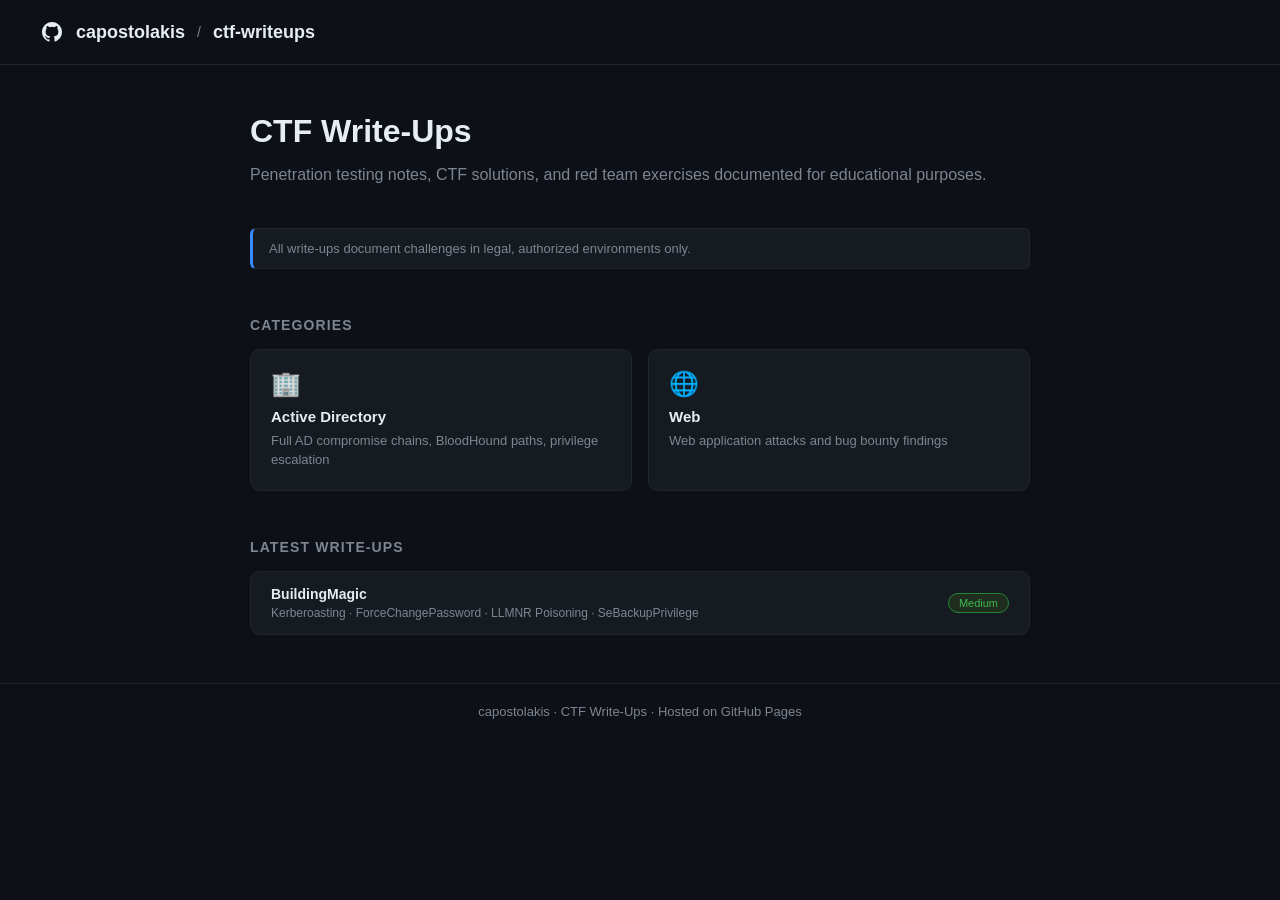
==== index.html @ 4e93d991 "html" ====
<!DOCTYPE html>
<html lang="en">
<head>
  <meta charset="UTF-8">
  <meta name="viewport" content="width=device-width, initial-scale=1.0">
  <title>CTF Write-Ups — capostolakis</title>
  <style>
    * { margin: 0; padding: 0; box-sizing: border-box; }
    body { font-family: -apple-system, BlinkMacSystemFont, 'Segoe UI', sans-serif; background: #0d1117; color: #e6edf3; min-height: 100vh; }
    header { border-bottom: 1px solid #21262d; padding: 20px 40px; display: flex; align-items: center; gap: 12px; }
    header h1 { font-size: 18px; font-weight: 600; }
    header span { color: #7d8590; font-size: 14px; }
    main { max-width: 860px; margin: 0 auto; padding: 48px 40px; }
    .hero h2 { font-size: 32px; font-weight: 700; margin-bottom: 12px; }
    .hero p { color: #7d8590; font-size: 16px; line-height: 1.6; margin-bottom: 40px; }
    .disclaimer { background: #161b22; border: 1px solid #21262d; border-left: 3px solid #388bfd; border-radius: 6px; padding: 12px 16px; font-size: 13px; color: #7d8590; margin-bottom: 48px; }
    .grid { display: grid; grid-template-columns: repeat(auto-fit, minmax(240px, 1fr)); gap: 16px; margin-bottom: 48px; }
    .card { background: #161b22; border: 1px solid #21262d; border-radius: 10px; padding: 20px; text-decoration: none; color: inherit; transition: border-color .15s, transform .15s; display: block; }
    .card:hover { border-color: #388bfd; transform: translateY(-2px); }
    .card-icon { font-size: 24px; margin-bottom: 10px; }
    .card h3 { font-size: 15px; font-weight: 600; margin-bottom: 6px; }
    .card p { font-size: 13px; color: #7d8590; line-height: 1.5; }
    .section-title { font-size: 14px; font-weight: 600; color: #7d8590; text-transform: uppercase; letter-spacing: .08em; margin-bottom: 16px; }
    .writeup-list { background: #161b22; border: 1px solid #21262d; border-radius: 10px; overflow: hidden; }
    .writeup-item { display: flex; align-items: center; justify-content: space-between; padding: 14px 20px; border-bottom: 1px solid #21262d; text-decoration: none; color: inherit; transition: background .15s; }
    .writeup-item:last-child { border-bottom: none; }
    .writeup-item:hover { background: #1c2128; }
    .writeup-info h4 { font-size: 14px; font-weight: 600; margin-bottom: 4px; }
    .writeup-info p { font-size: 12px; color: #7d8590; }
    .badge { font-size: 11px; padding: 3px 10px; border-radius: 20px; font-weight: 500; }
    .badge-medium { background: #1f2d1f; color: #3fb950; border: 1px solid #238636; }
    footer { border-top: 1px solid #21262d; padding: 20px 40px; text-align: center; font-size: 13px; color: #7d8590; }
  </style>
</head>
<body>

<header>
  <svg width="24" height="24" viewBox="0 0 24 24" fill="#e6edf3"><path d="M12 2C6.477 2 2 6.477 2 12c0 4.418 2.865 8.166 6.839 9.489.5.092.682-.217.682-.482 0-.237-.009-.868-.013-1.703-2.782.604-3.369-1.342-3.369-1.342-.454-1.155-1.11-1.463-1.11-1.463-.908-.62.069-.608.069-.608 1.003.07 1.531 1.031 1.531 1.031.892 1.529 2.341 1.088 2.91.832.091-.647.35-1.088.636-1.338-2.22-.253-4.555-1.11-4.555-4.943 0-1.091.39-1.984 1.029-2.683-.103-.253-.446-1.27.098-2.647 0 0 .84-.269 2.75 1.025A9.578 9.578 0 0112 6.836a9.59 9.59 0 012.504.337c1.909-1.294 2.747-1.025 2.747-1.025.546 1.377.202 2.394.1 2.647.64.699 1.028 1.592 1.028 2.683 0 3.842-2.339 4.687-4.566 4.935.359.309.678.919.678 1.852 0 1.336-.012 2.415-.012 2.743 0 .267.18.578.688.48C19.138 20.163 22 16.418 22 12c0-5.523-4.477-10-10-10z"/></svg>
  <h1>capostolakis</h1>
  <span>/</span>
  <h1>ctf-writeups</h1>
</header>

<main>
  <div class="hero">
    <h2>CTF Write-Ups</h2>
    <p>Penetration testing notes, CTF solutions, and red team exercises documented for educational purposes.</p>
  </div>

  <div class="disclaimer">
    All write-ups document challenges in legal, authorized environments only.
  </div>

  <p class="section-title">Categories</p>
  <div class="grid">
    <a class="card" href="active-directory/">
      <div class="card-icon">🏢</div>
      <h3>Active Directory</h3>
      <p>Full AD compromise chains, BloodHound paths, privilege escalation</p>
    </a>
    <a class="card" href="web/">
      <div class="card-icon">🌐</div>
      <h3>Web</h3>
      <p>Web application attacks and bug bounty findings</p>
    </a>

  </div>

  <p class="section-title">Latest Write-Ups</p>
  <div class="writeup-list">
    <a class="writeup-item" href="active-directory/BuildingMagic_WriteUp.md">
      <div class="writeup-info">
        <h4>BuildingMagic</h4>
        <p>Kerberoasting · ForceChangePassword · LLMNR Poisoning · SeBackupPrivilege</p>
      </div>
      <span class="badge badge-medium">Medium</span>
    </a>
  </div>

</main>

<footer>
  capostolakis · CTF Write-Ups · Hosted on GitHub Pages
</footer>

</body>
</html>
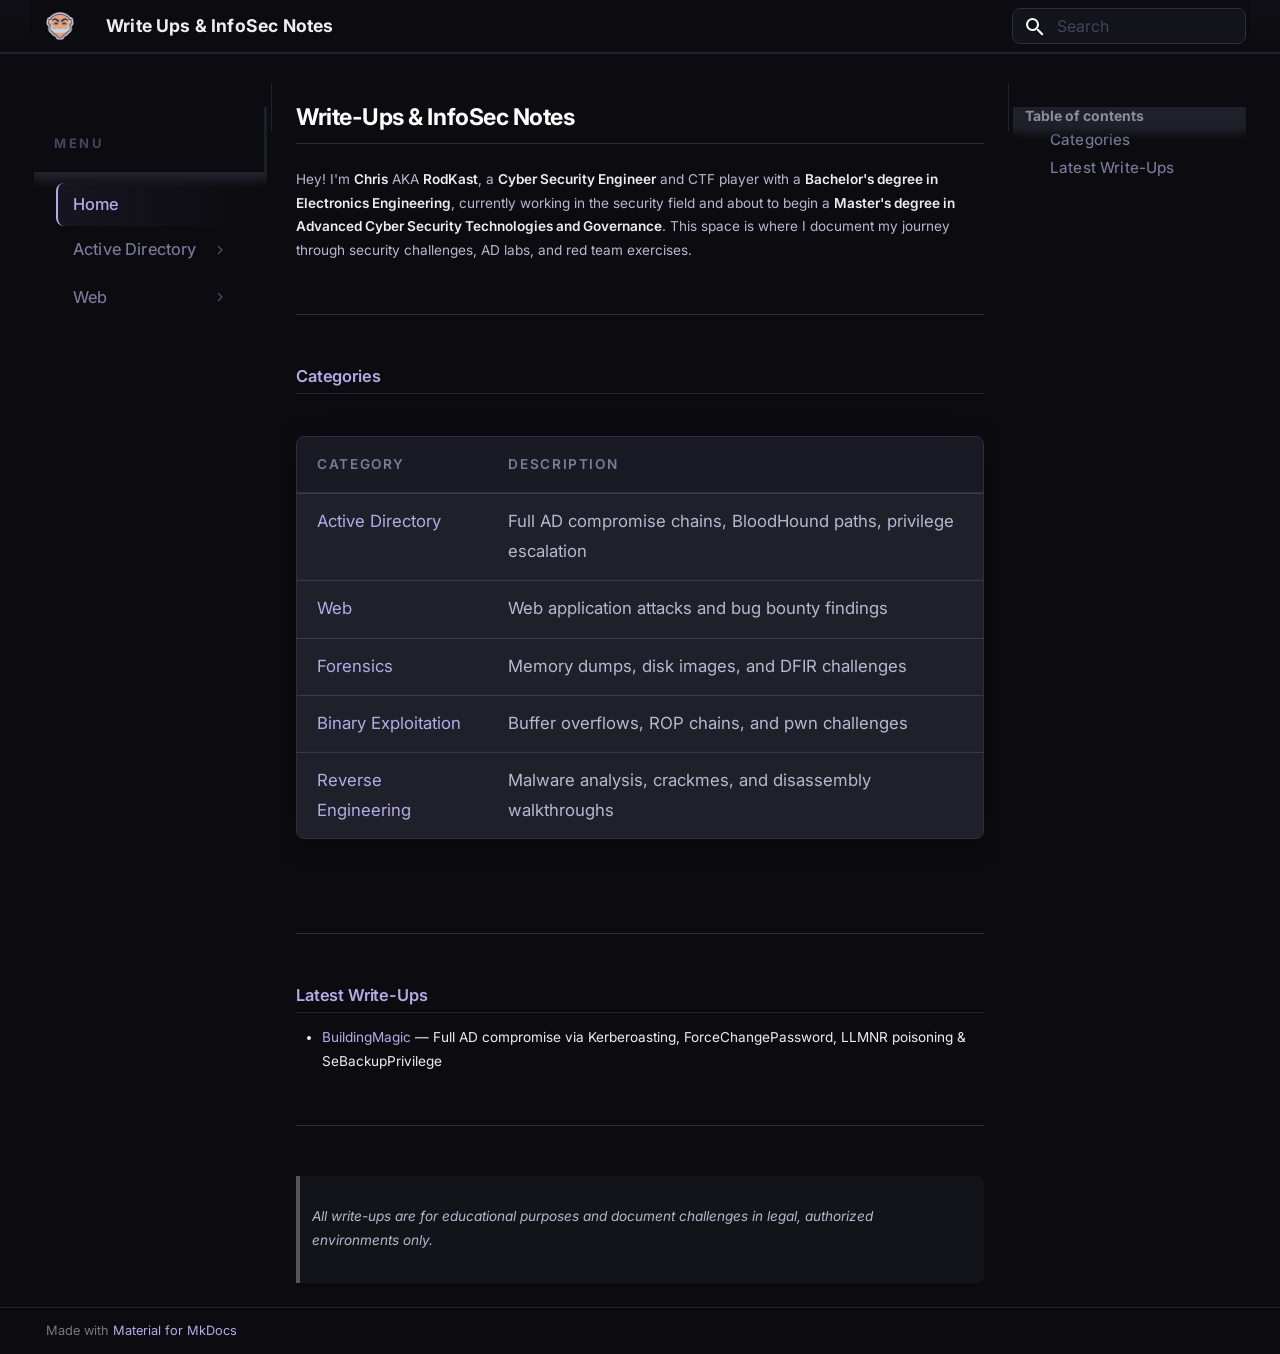
==== commit ead16163: "Deployed 6b03be4 with MkDocs version: 1.6.1" ====
--- a/index.html
+++ b/index.html
@@ -1,87 +1,693 @@
-<!DOCTYPE html>
-<html lang="en">
-<head>
-  <meta charset="UTF-8">
-  <meta name="viewport" content="width=device-width, initial-scale=1.0">
-  <title>CTF Write-Ups — capostolakis</title>
-  <style>
-    * { margin: 0; padding: 0; box-sizing: border-box; }
-    body { font-family: -apple-system, BlinkMacSystemFont, 'Segoe UI', sans-serif; background: #0d1117; color: #e6edf3; min-height: 100vh; }
-    header { border-bottom: 1px solid #21262d; padding: 20px 40px; display: flex; align-items: center; gap: 12px; }
-    header h1 { font-size: 18px; font-weight: 600; }
-    header span { color: #7d8590; font-size: 14px; }
-    main { max-width: 860px; margin: 0 auto; padding: 48px 40px; }
-    .hero h2 { font-size: 32px; font-weight: 700; margin-bottom: 12px; }
-    .hero p { color: #7d8590; font-size: 16px; line-height: 1.6; margin-bottom: 40px; }
-    .disclaimer { background: #161b22; border: 1px solid #21262d; border-left: 3px solid #388bfd; border-radius: 6px; padding: 12px 16px; font-size: 13px; color: #7d8590; margin-bottom: 48px; }
-    .grid { display: grid; grid-template-columns: repeat(auto-fit, minmax(240px, 1fr)); gap: 16px; margin-bottom: 48px; }
-    .card { background: #161b22; border: 1px solid #21262d; border-radius: 10px; padding: 20px; text-decoration: none; color: inherit; transition: border-color .15s, transform .15s; display: block; }
-    .card:hover { border-color: #388bfd; transform: translateY(-2px); }
-    .card-icon { font-size: 24px; margin-bottom: 10px; }
-    .card h3 { font-size: 15px; font-weight: 600; margin-bottom: 6px; }
-    .card p { font-size: 13px; color: #7d8590; line-height: 1.5; }
-    .section-title { font-size: 14px; font-weight: 600; color: #7d8590; text-transform: uppercase; letter-spacing: .08em; margin-bottom: 16px; }
-    .writeup-list { background: #161b22; border: 1px solid #21262d; border-radius: 10px; overflow: hidden; }
-    .writeup-item { display: flex; align-items: center; justify-content: space-between; padding: 14px 20px; border-bottom: 1px solid #21262d; text-decoration: none; color: inherit; transition: background .15s; }
-    .writeup-item:last-child { border-bottom: none; }
-    .writeup-item:hover { background: #1c2128; }
-    .writeup-info h4 { font-size: 14px; font-weight: 600; margin-bottom: 4px; }
-    .writeup-info p { font-size: 12px; color: #7d8590; }
-    .badge { font-size: 11px; padding: 3px 10px; border-radius: 20px; font-weight: 500; }
-    .badge-medium { background: #1f2d1f; color: #3fb950; border: 1px solid #238636; }
-    footer { border-top: 1px solid #21262d; padding: 20px 40px; text-align: center; font-size: 13px; color: #7d8590; }
-  </style>
-</head>
-<body>
-
-<header>
-  <svg width="24" height="24" viewBox="0 0 24 24" fill="#e6edf3"><path d="M12 2C6.477 2 2 6.477 2 12c0 4.418 2.865 8.166 6.839 9.489.5.092.682-.217.682-.482 0-.237-.009-.868-.013-1.703-2.782.604-3.369-1.342-3.369-1.342-.454-1.155-1.11-1.463-1.11-1.463-.908-.62.069-.608.069-.608 1.003.07 1.531 1.031 1.531 1.031.892 1.529 2.341 1.088 2.91.832.091-.647.35-1.088.636-1.338-2.22-.253-4.555-1.11-4.555-4.943 0-1.091.39-1.984 1.029-2.683-.103-.253-.446-1.27.098-2.647 0 0 .84-.269 2.75 1.025A9.578 9.578 0 0112 6.836a9.59 9.59 0 012.504.337c1.909-1.294 2.747-1.025 2.747-1.025.546 1.377.202 2.394.1 2.647.64.699 1.028 1.592 1.028 2.683 0 3.842-2.339 4.687-4.566 4.935.359.309.678.919.678 1.852 0 1.336-.012 2.415-.012 2.743 0 .267.18.578.688.48C19.138 20.163 22 16.418 22 12c0-5.523-4.477-10-10-10z"/></svg>
-  <h1>capostolakis</h1>
-  <span>/</span>
-  <h1>ctf-writeups</h1>
+
+<!doctype html>
+<html lang="en" class="no-js">
+  <head>
+    
+      <meta charset="utf-8">
+      <meta name="viewport" content="width=device-width,initial-scale=1">
+      
+        <meta name="description" content="Penetration testing notes, CTF solutions, and red team exercises.">
+      
+      
+        <meta name="author" content="RodKast">
+      
+      
+        <link rel="canonical" href="https://RodKast.github.io/ctf-writeups/">
+      
+      
+      
+        <link rel="next" href="active-directory/hacksmarter/BuildingMagic_WriteUp/">
+      
+      
+        
+      
+      
+      <link rel="icon" href="assets/fsociety.png">
+      <meta name="generator" content="mkdocs-1.6.1, mkdocs-material-9.7.6">
+    
+    
+      
+        <title>Write Ups & InfoSec Notes</title>
+      
+    
+    
+      <link rel="stylesheet" href="assets/stylesheets/main.484c7ddc.min.css">
+      
+        
+        <link rel="stylesheet" href="assets/stylesheets/palette.ab4e12ef.min.css">
+      
+      
+
+
+    
+    
+      
+    
+    
+      
+        
+        
+        <link rel="preconnect" href="https://fonts.gstatic.com" crossorigin>
+        <link rel="stylesheet" href="https://fonts.googleapis.com/css?family=Inter:300,300i,400,400i,700,700i%7CJetBrains+Mono:400,400i,700,700i&display=fallback">
+        <style>:root{--md-text-font:"Inter";--md-code-font:"JetBrains Mono"}</style>
+      
+    
+    
+      <link rel="stylesheet" href="assets/custom.css">
+    
+    <script>__md_scope=new URL(".",location),__md_hash=e=>[...e].reduce(((e,_)=>(e<<5)-e+_.charCodeAt(0)),0),__md_get=(e,_=localStorage,t=__md_scope)=>JSON.parse(_.getItem(t.pathname+"."+e)),__md_set=(e,_,t=localStorage,a=__md_scope)=>{try{t.setItem(a.pathname+"."+e,JSON.stringify(_))}catch(e){}}</script>
+    
+      
+
+    
+    
+  </head>
+  
+  
+    
+    
+    
+    
+    
+    <body dir="ltr" data-md-color-scheme="slate" data-md-color-primary="black" data-md-color-accent="deep-purple">
+  
+    
+    <input class="md-toggle" data-md-toggle="drawer" type="checkbox" id="__drawer" autocomplete="off">
+    <input class="md-toggle" data-md-toggle="search" type="checkbox" id="__search" autocomplete="off">
+    <label class="md-overlay" for="__drawer"></label>
+    <div data-md-component="skip">
+      
+        
+        <a href="#write-ups-infosec-notes" class="md-skip">
+          Skip to content
+        </a>
+      
+    </div>
+    <div data-md-component="announce">
+      
+    </div>
+    
+    
+      
+
+  
+
+<header class="md-header md-header--shadow" data-md-component="header">
+  <nav class="md-header__inner md-grid" aria-label="Header">
+    <a href="." title="Write Ups &amp; InfoSec Notes" class="md-header__button md-logo" aria-label="Write Ups & InfoSec Notes" data-md-component="logo">
+      
+  <img src="assets/fsociety.png" alt="logo">
+
+    </a>
+    <label class="md-header__button md-icon" for="__drawer">
+      
+      <svg xmlns="http://www.w3.org/2000/svg" viewBox="0 0 24 24"><path d="M3 6h18v2H3zm0 5h18v2H3zm0 5h18v2H3z"/></svg>
+    </label>
+    <div class="md-header__title" data-md-component="header-title">
+      <div class="md-header__ellipsis">
+        <div class="md-header__topic">
+          <span class="md-ellipsis">
+            Write Ups & InfoSec Notes
+          </span>
+        </div>
+        <div class="md-header__topic" data-md-component="header-topic">
+          <span class="md-ellipsis">
+            
+              Home
+            
+          </span>
+        </div>
+      </div>
+    </div>
+    
+      
+    
+    
+    
+    
+      
+      
+        <label class="md-header__button md-icon" for="__search">
+          
+          <svg xmlns="http://www.w3.org/2000/svg" viewBox="0 0 24 24"><path d="M9.5 3A6.5 6.5 0 0 1 16 9.5c0 1.61-.59 3.09-1.56 4.23l.27.27h.79l5 5-1.5 1.5-5-5v-.79l-.27-.27A6.52 6.52 0 0 1 9.5 16 6.5 6.5 0 0 1 3 9.5 6.5 6.5 0 0 1 9.5 3m0 2C7 5 5 7 5 9.5S7 14 9.5 14 14 12 14 9.5 12 5 9.5 5"/></svg>
+        </label>
+        <div class="md-search" data-md-component="search" role="dialog">
+  <label class="md-search__overlay" for="__search"></label>
+  <div class="md-search__inner" role="search">
+    <form class="md-search__form" name="search">
+      <input type="text" class="md-search__input" name="query" aria-label="Search" placeholder="Search" autocapitalize="off" autocorrect="off" autocomplete="off" spellcheck="false" data-md-component="search-query" required>
+      <label class="md-search__icon md-icon" for="__search">
+        
+        <svg xmlns="http://www.w3.org/2000/svg" viewBox="0 0 24 24"><path d="M9.5 3A6.5 6.5 0 0 1 16 9.5c0 1.61-.59 3.09-1.56 4.23l.27.27h.79l5 5-1.5 1.5-5-5v-.79l-.27-.27A6.52 6.52 0 0 1 9.5 16 6.5 6.5 0 0 1 3 9.5 6.5 6.5 0 0 1 9.5 3m0 2C7 5 5 7 5 9.5S7 14 9.5 14 14 12 14 9.5 12 5 9.5 5"/></svg>
+        
+        <svg xmlns="http://www.w3.org/2000/svg" viewBox="0 0 24 24"><path d="M20 11v2H8l5.5 5.5-1.42 1.42L4.16 12l7.92-7.92L13.5 5.5 8 11z"/></svg>
+      </label>
+      <nav class="md-search__options" aria-label="Search">
+        
+        <button type="reset" class="md-search__icon md-icon" title="Clear" aria-label="Clear" tabindex="-1">
+          
+          <svg xmlns="http://www.w3.org/2000/svg" viewBox="0 0 24 24"><path d="M19 6.41 17.59 5 12 10.59 6.41 5 5 6.41 10.59 12 5 17.59 6.41 19 12 13.41 17.59 19 19 17.59 13.41 12z"/></svg>
+        </button>
+      </nav>
+      
+        <div class="md-search__suggest" data-md-component="search-suggest"></div>
+      
+    </form>
+    <div class="md-search__output">
+      <div class="md-search__scrollwrap" tabindex="0" data-md-scrollfix>
+        <div class="md-search-result" data-md-component="search-result">
+          <div class="md-search-result__meta">
+            Initializing search
+          </div>
+          <ol class="md-search-result__list" role="presentation"></ol>
+        </div>
+      </div>
+    </div>
+  </div>
+</div>
+      
+    
+    
+  </nav>
+  
 </header>
-
-<main>
-  <div class="hero">
-    <h2>CTF Write-Ups</h2>
-    <p>Penetration testing notes, CTF solutions, and red team exercises documented for educational purposes.</p>
+    
+    <div class="md-container" data-md-component="container">
+      
+      
+        
+          
+        
+      
+      <main class="md-main" data-md-component="main">
+        <div class="md-main__inner md-grid">
+          
+            
+              
+              <div class="md-sidebar md-sidebar--primary" data-md-component="sidebar" data-md-type="navigation" >
+                <div class="md-sidebar__scrollwrap">
+                  <div class="md-sidebar__inner">
+                    
+
+
+
+<nav class="md-nav md-nav--primary" aria-label="Navigation" data-md-level="0">
+  <label class="md-nav__title" for="__drawer">
+    <a href="." title="Write Ups &amp; InfoSec Notes" class="md-nav__button md-logo" aria-label="Write Ups & InfoSec Notes" data-md-component="logo">
+      
+  <img src="assets/fsociety.png" alt="logo">
+
+    </a>
+    Write Ups & InfoSec Notes
+  </label>
+  
+  <ul class="md-nav__list" data-md-scrollfix>
+    
+      
+      
+  
+  
+    
+  
+  
+  
+    <li class="md-nav__item md-nav__item--active">
+      
+      <input class="md-nav__toggle md-toggle" type="checkbox" id="__toc">
+      
+      
+        
+      
+      
+        <label class="md-nav__link md-nav__link--active" for="__toc">
+          
+  
+  
+  <span class="md-ellipsis">
+    
+  
+    Home
+  
+
+    
+  </span>
+  
+  
+
+          <span class="md-nav__icon md-icon"></span>
+        </label>
+      
+      <a href="." class="md-nav__link md-nav__link--active">
+        
+  
+  
+  <span class="md-ellipsis">
+    
+  
+    Home
+  
+
+    
+  </span>
+  
+  
+
+      </a>
+      
+        
+
+<nav class="md-nav md-nav--secondary" aria-label="Table of contents">
+  
+  
+  
+    
+  
+  
+    <label class="md-nav__title" for="__toc">
+      <span class="md-nav__icon md-icon"></span>
+      Table of contents
+    </label>
+    <ul class="md-nav__list" data-md-component="toc" data-md-scrollfix>
+      
+        <li class="md-nav__item">
+  <a href="#categories" class="md-nav__link">
+    <span class="md-ellipsis">
+      
+        Categories
+      
+    </span>
+  </a>
+  
+</li>
+      
+        <li class="md-nav__item">
+  <a href="#latest-write-ups" class="md-nav__link">
+    <span class="md-ellipsis">
+      
+        Latest Write-Ups
+      
+    </span>
+  </a>
+  
+</li>
+      
+    </ul>
+  
+</nav>
+      
+    </li>
+  
+
+    
+      
+      
+  
+  
+  
+  
+    
+    
+    
+    
+    
+    <li class="md-nav__item md-nav__item--nested">
+      
+        
+        
+        <input class="md-nav__toggle md-toggle " type="checkbox" id="__nav_2" >
+        
+          
+          <label class="md-nav__link" for="__nav_2" id="__nav_2_label" tabindex="0">
+            
+  
+  
+  <span class="md-ellipsis">
+    
+  
+    Active Directory
+  
+
+    
+  </span>
+  
+  
+
+            <span class="md-nav__icon md-icon"></span>
+          </label>
+        
+        <nav class="md-nav" data-md-level="1" aria-labelledby="__nav_2_label" aria-expanded="false">
+          <label class="md-nav__title" for="__nav_2">
+            <span class="md-nav__icon md-icon"></span>
+            
+  
+    Active Directory
+  
+
+          </label>
+          <ul class="md-nav__list" data-md-scrollfix>
+            
+              
+                
+  
+  
+  
+  
+    
+    
+    
+    
+    
+    <li class="md-nav__item md-nav__item--nested">
+      
+        
+        
+        <input class="md-nav__toggle md-toggle " type="checkbox" id="__nav_2_1" >
+        
+          
+          <label class="md-nav__link" for="__nav_2_1" id="__nav_2_1_label" tabindex="0">
+            
+  
+  
+  <span class="md-ellipsis">
+    
+  
+    HackSmarter
+  
+
+    
+  </span>
+  
+  
+
+            <span class="md-nav__icon md-icon"></span>
+          </label>
+        
+        <nav class="md-nav" data-md-level="2" aria-labelledby="__nav_2_1_label" aria-expanded="false">
+          <label class="md-nav__title" for="__nav_2_1">
+            <span class="md-nav__icon md-icon"></span>
+            
+  
+    HackSmarter
+  
+
+          </label>
+          <ul class="md-nav__list" data-md-scrollfix>
+            
+              
+                
+  
+  
+  
+  
+    <li class="md-nav__item">
+      <a href="active-directory/hacksmarter/BuildingMagic_WriteUp/" class="md-nav__link">
+        
+  
+  
+    <svg xmlns="http://www.w3.org/2000/svg" viewBox="0 0 24 24"><path d="M5 3v18h6v-3.5h2V21h6V3zm2 2h2v2H7zm4 0h2v2h-2zm4 0h2v2h-2zM7 9h2v2H7zm4 0h2v2h-2zm4 0h2v2h-2zm-8 4h2v2H7zm4 0h2v2h-2zm4 0h2v2h-2zm-8 4h2v2H7zm8 0h2v2h-2z"/></svg>
+  
+  <span class="md-ellipsis">
+    
+  
+    BuildingMagic
+  
+
+    
+  </span>
+  
+  
+
+      </a>
+    </li>
+  
+
+              
+            
+          </ul>
+        </nav>
+      
+    </li>
+  
+
+              
+            
+          </ul>
+        </nav>
+      
+    </li>
+  
+
+    
+      
+      
+  
+  
+  
+  
+    
+    
+    
+    
+    
+    <li class="md-nav__item md-nav__item--nested">
+      
+        
+        
+        <input class="md-nav__toggle md-toggle " type="checkbox" id="__nav_3" >
+        
+          
+          <label class="md-nav__link" for="__nav_3" id="__nav_3_label" tabindex="0">
+            
+  
+  
+  <span class="md-ellipsis">
+    
+  
+    Web
+  
+
+    
+  </span>
+  
+  
+
+            <span class="md-nav__icon md-icon"></span>
+          </label>
+        
+        <nav class="md-nav" data-md-level="1" aria-labelledby="__nav_3_label" aria-expanded="false">
+          <label class="md-nav__title" for="__nav_3">
+            <span class="md-nav__icon md-icon"></span>
+            
+  
+    Web
+  
+
+          </label>
+          <ul class="md-nav__list" data-md-scrollfix>
+            
+              
+                
+  
+  
+  
+  
+    <li class="md-nav__item">
+      <a href="web/" class="md-nav__link">
+        
+  
+  
+  <span class="md-ellipsis">
+    
+  
+    Overview
+  
+
+    
+  </span>
+  
+  
+
+      </a>
+    </li>
+  
+
+              
+            
+          </ul>
+        </nav>
+      
+    </li>
+  
+
+    
+  </ul>
+</nav>
+                  </div>
+                </div>
+              </div>
+            
+            
+              
+              <div class="md-sidebar md-sidebar--secondary" data-md-component="sidebar" data-md-type="toc" >
+                <div class="md-sidebar__scrollwrap">
+                  <div class="md-sidebar__inner">
+                    
+
+<nav class="md-nav md-nav--secondary" aria-label="Table of contents">
+  
+  
+  
+    
+  
+  
+    <label class="md-nav__title" for="__toc">
+      <span class="md-nav__icon md-icon"></span>
+      Table of contents
+    </label>
+    <ul class="md-nav__list" data-md-component="toc" data-md-scrollfix>
+      
+        <li class="md-nav__item">
+  <a href="#categories" class="md-nav__link">
+    <span class="md-ellipsis">
+      
+        Categories
+      
+    </span>
+  </a>
+  
+</li>
+      
+        <li class="md-nav__item">
+  <a href="#latest-write-ups" class="md-nav__link">
+    <span class="md-ellipsis">
+      
+        Latest Write-Ups
+      
+    </span>
+  </a>
+  
+</li>
+      
+    </ul>
+  
+</nav>
+                  </div>
+                </div>
+              </div>
+            
+          
+          
+            <div class="md-content" data-md-component="content">
+              
+              <article class="md-content__inner md-typeset">
+                
+                  
+
+
+
+<h1 id="write-ups-infosec-notes">Write-Ups &amp; InfoSec Notes</h1>
+<p>Hey! I'm <strong>Chris</strong> AKA <strong>RodKast</strong>, a <strong>Cyber Security Engineer</strong> and CTF player with a <strong>Bachelor's degree in Electronics Engineering</strong>, currently working in the security field and about to begin a <strong>Master's degree in Advanced Cyber Security Technologies and Governance</strong>. This space is where I document my journey through security challenges, AD labs, and red team exercises.</p>
+<hr />
+<h2 id="categories">Categories</h2>
+<table>
+<thead>
+<tr>
+<th>Category</th>
+<th>Description</th>
+</tr>
+</thead>
+<tbody>
+<tr>
+<td><a href="active-directory/">Active Directory</a></td>
+<td>Full AD compromise chains, BloodHound paths, privilege escalation</td>
+</tr>
+<tr>
+<td><a href="web/">Web</a></td>
+<td>Web application attacks and bug bounty findings</td>
+</tr>
+<tr>
+<td><a href="forensics/">Forensics</a></td>
+<td>Memory dumps, disk images, and DFIR challenges</td>
+</tr>
+<tr>
+<td><a href="pwn/">Binary Exploitation</a></td>
+<td>Buffer overflows, ROP chains, and pwn challenges</td>
+</tr>
+<tr>
+<td><a href="re/">Reverse Engineering</a></td>
+<td>Malware analysis, crackmes, and disassembly walkthroughs</td>
+</tr>
+</tbody>
+</table>
+<hr />
+<h2 id="latest-write-ups">Latest Write-Ups</h2>
+<ul>
+<li><a href="active-directory/hacksmarter/BuildingMagic_WriteUp/">BuildingMagic</a> — Full AD compromise via Kerberoasting, ForceChangePassword, LLMNR poisoning &amp; SeBackupPrivilege</li>
+</ul>
+<hr />
+<blockquote>
+<p>All write-ups are for educational purposes and document challenges in legal, authorized environments only.</p>
+</blockquote>
+
+
+
+
+
+
+
+
+
+
+
+
+                
+              </article>
+            </div>
+          
+          
+<script>var target=document.getElementById(location.hash.slice(1));target&&target.name&&(target.checked=target.name.startsWith("__tabbed_"))</script>
+        </div>
+        
+          <button type="button" class="md-top md-icon" data-md-component="top" hidden>
+  
+  <svg xmlns="http://www.w3.org/2000/svg" viewBox="0 0 24 24"><path d="M13 20h-2V8l-5.5 5.5-1.42-1.42L12 4.16l7.92 7.92-1.42 1.42L13 8z"/></svg>
+  Back to top
+</button>
+        
+      </main>
+      
+        <footer class="md-footer">
+  
+  <div class="md-footer-meta md-typeset">
+    <div class="md-footer-meta__inner md-grid">
+      <div class="md-copyright">
+  
+  
+    Made with
+    <a href="https://squidfunk.github.io/mkdocs-material/" target="_blank" rel="noopener">
+      Material for MkDocs
+    </a>
+  
+</div>
+      
+    </div>
   </div>
-
-  <div class="disclaimer">
-    All write-ups document challenges in legal, authorized environments only.
-  </div>
-
-  <p class="section-title">Categories</p>
-  <div class="grid">
-    <a class="card" href="active-directory/">
-      <div class="card-icon">🏢</div>
-      <h3>Active Directory</h3>
-      <p>Full AD compromise chains, BloodHound paths, privilege escalation</p>
-    </a>
-    <a class="card" href="web/">
-      <div class="card-icon">🌐</div>
-      <h3>Web</h3>
-      <p>Web application attacks and bug bounty findings</p>
-    </a>
-
-  </div>
-
-  <p class="section-title">Latest Write-Ups</p>
-  <div class="writeup-list">
-    <a class="writeup-item" href="active-directory/BuildingMagic_WriteUp.md">
-      <div class="writeup-info">
-        <h4>BuildingMagic</h4>
-        <p>Kerberoasting · ForceChangePassword · LLMNR Poisoning · SeBackupPrivilege</p>
-      </div>
-      <span class="badge badge-medium">Medium</span>
-    </a>
-  </div>
-
-</main>
-
-<footer>
-  capostolakis · CTF Write-Ups · Hosted on GitHub Pages
 </footer>
-
-</body>
+      
+    </div>
+    <div class="md-dialog" data-md-component="dialog">
+      <div class="md-dialog__inner md-typeset"></div>
+    </div>
+    
+    
+    
+      
+      
+      <script id="__config" type="application/json">{"annotate": null, "base": ".", "features": ["navigation.top", "search.highlight", "search.suggest", "content.code.copy", "toc.follow"], "search": "assets/javascripts/workers/search.2c215733.min.js", "tags": null, "translations": {"clipboard.copied": "Copied to clipboard", "clipboard.copy": "Copy to clipboard", "search.result.more.one": "1 more on this page", "search.result.more.other": "# more on this page", "search.result.none": "No matching documents", "search.result.one": "1 matching document", "search.result.other": "# matching documents", "search.result.placeholder": "Type to start searching", "search.result.term.missing": "Missing", "select.version": "Select version"}, "version": null}</script>
+    
+    
+      <script src="assets/javascripts/bundle.79ae519e.min.js"></script>
+      
+    
+  </body>
 </html>
--- a/assets/stylesheets/main.484c7ddc.min.css
+++ b/assets/stylesheets/main.484c7ddc.min.css
@@ -0,0 +1 @@
+@charset "UTF-8";html{-webkit-text-size-adjust:none;-moz-text-size-adjust:none;text-size-adjust:none;box-sizing:border-box}*,:after,:before{box-sizing:inherit}@media (prefers-reduced-motion){*,:after,:before{transition:none!important}}body{margin:0}a,button,input,label{-webkit-tap-highlight-color:transparent}a{color:inherit;text-decoration:none}hr{border:0;box-sizing:initial;display:block;height:.05rem;overflow:visible;padding:0}small{font-size:80%}sub,sup{line-height:1em}img{border-style:none}table{border-collapse:initial;border-spacing:0}td,th{font-weight:400;vertical-align:top}button{background:#0000;border:0;font-family:inherit;font-size:inherit;margin:0;padding:0}input{border:0;outline:none}:root{--md-primary-fg-color:#4051b5;--md-primary-fg-color--light:#5d6cc0;--md-primary-fg-color--dark:#303fa1;--md-primary-bg-color:#fff;--md-primary-bg-color--light:#ffffffb3;--md-accent-fg-color:#526cfe;--md-accent-fg-color--transparent:#526cfe1a;--md-accent-bg-color:#fff;--md-accent-bg-color--light:#ffffffb3}[data-md-color-scheme=default]{color-scheme:light}[data-md-color-scheme=default] img[src$="#gh-dark-mode-only"],[data-md-color-scheme=default] img[src$="#only-dark"]{display:none}:root,[data-md-color-scheme=default]{--md-hue:225deg;--md-default-fg-color:#000000de;--md-default-fg-color--light:#0000008a;--md-default-fg-color--lighter:#00000052;--md-default-fg-color--lightest:#00000012;--md-default-bg-color:#fff;--md-default-bg-color--light:#ffffffb3;--md-default-bg-color--lighter:#ffffff4d;--md-default-bg-color--lightest:#ffffff1f;--md-code-fg-color:#36464e;--md-code-bg-color:#f5f5f5;--md-code-bg-color--light:#f5f5f5b3;--md-code-bg-color--lighter:#f5f5f54d;--md-code-hl-color:#4287ff;--md-code-hl-color--light:#4287ff1a;--md-code-hl-number-color:#d52a2a;--md-code-hl-special-color:#db1457;--md-code-hl-function-color:#a846b9;--md-code-hl-constant-color:#6e59d9;--md-code-hl-keyword-color:#3f6ec6;--md-code-hl-string-color:#1c7d4d;--md-code-hl-name-color:var(--md-code-fg-color);--md-code-hl-operator-color:var(--md-default-fg-color--light);--md-code-hl-punctuation-color:var(--md-default-fg-color--light);--md-code-hl-comment-color:var(--md-default-fg-color--light);--md-code-hl-generic-color:var(--md-default-fg-color--light);--md-code-hl-variable-color:var(--md-default-fg-color--light);--md-typeset-color:var(--md-default-fg-color);--md-typeset-a-color:var(--md-primary-fg-color);--md-typeset-del-color:#f5503d26;--md-typeset-ins-color:#0bd57026;--md-typeset-kbd-color:#fafafa;--md-typeset-kbd-accent-color:#fff;--md-typeset-kbd-border-color:#b8b8b8;--md-typeset-mark-color:#ffff0080;--md-typeset-table-color:#0000001f;--md-typeset-table-color--light:rgba(0,0,0,.035);--md-admonition-fg-color:var(--md-default-fg-color);--md-admonition-bg-color:var(--md-default-bg-color);--md-warning-fg-color:#000000de;--md-warning-bg-color:#ff9;--md-footer-fg-color:#fff;--md-footer-fg-color--light:#ffffffb3;--md-footer-fg-color--lighter:#ffffff73;--md-footer-bg-color:#000000de;--md-footer-bg-color--dark:#00000052;--md-shadow-z1:0 0.2rem 0.5rem #0000000d,0 0 0.05rem #0000001a;--md-shadow-z2:0 0.2rem 0.5rem #0000001a,0 0 0.05rem #00000040;--md-shadow-z3:0 0.2rem 0.5rem #0003,0 0 0.05rem #00000059}.md-icon svg{fill:currentcolor;display:block;height:1.2rem;width:1.2rem}body{-webkit-font-smoothing:antialiased;-moz-osx-font-smoothing:grayscale;--md-text-font-family:var(--md-text-font,_),-apple-system,BlinkMacSystemFont,Helvetica,Arial,sans-serif;--md-code-font-family:var(--md-code-font,_),SFMono-Regular,Consolas,Menlo,monospace}aside,body,input{font-feature-settings:"kern","liga";color:var(--md-typeset-color);font-family:var(--md-text-font-family)}code,kbd,pre{font-feature-settings:"kern";font-family:var(--md-code-font-family)}:root{--md-typeset-table-sort-icon:url('data:image/svg+xml;charset=utf-8,<svg xmlns="http://www.w3.org/2000/svg" viewBox="0 0 24 24"><path d="m18 21-4-4h3V7h-3l4-4 4 4h-3v10h3M2 19v-2h10v2M2 13v-2h7v2M2 7V5h4v2z"/></svg>');--md-typeset-table-sort-icon--asc:url('data:image/svg+xml;charset=utf-8,<svg xmlns="http://www.w3.org/2000/svg" viewBox="0 0 24 24"><path d="M19 17h3l-4 4-4-4h3V3h2M2 17h10v2H2M6 5v2H2V5m0 6h7v2H2z"/></svg>');--md-typeset-table-sort-icon--desc:url('data:image/svg+xml;charset=utf-8,<svg xmlns="http://www.w3.org/2000/svg" viewBox="0 0 24 24"><path d="M19 7h3l-4-4-4 4h3v14h2M2 17h10v2H2M6 5v2H2V5m0 6h7v2H2z"/></svg>')}.md-typeset{-webkit-print-color-adjust:exact;color-adjust:exact;font-size:.8rem;line-height:1.6;overflow-wrap:break-word}@media print{.md-typeset{font-size:.68rem}}.md-typeset blockquote,.md-typeset dl,.md-typeset figure,.md-typeset ol,.md-typeset pre,.md-typeset ul{margin-bottom:1em;margin-top:1em}.md-typeset h1{color:var(--md-default-fg-color--light);font-size:2em;line-height:1.3;margin:0 0 1.25em}.md-typeset h1,.md-typeset h2{font-weight:300;letter-spacing:-.01em}.md-typeset h2{font-size:1.5625em;line-height:1.4;margin:1.6em 0 .64em}.md-typeset h3{font-size:1.25em;font-weight:400;letter-spacing:-.01em;line-height:1.5;margin:1.6em 0 .8em}.md-typeset h2+h3{margin-top:.8em}.md-typeset h4{font-weight:700;letter-spacing:-.01em;margin:1em 0}.md-typeset h5,.md-typeset h6{color:var(--md-default-fg-color--light);font-size:.8em;font-weight:700;letter-spacing:-.01em;margin:1.25em 0}.md-typeset h5{text-transform:uppercase}.md-typeset h5 code{text-transform:none}.md-typeset hr{border-bottom:.05rem solid var(--md-default-fg-color--lightest);display:flow-root;margin:1.5em 0}.md-typeset a{color:var(--md-typeset-a-color);word-break:break-word}.md-typeset a,.md-typeset a:before{transition:color 125ms}.md-typeset a:focus,.md-typeset a:hover{color:var(--md-accent-fg-color)}.md-typeset a:focus code,.md-typeset a:hover code{background-color:var(--md-accent-fg-color--transparent);color:var(--md-accent-fg-color)}.md-typeset a code{color:var(--md-typeset-a-color)}.md-typeset a.focus-visible{outline-color:var(--md-accent-fg-color);outline-offset:.2rem}.md-typeset code,.md-typeset kbd,.md-typeset pre{color:var(--md-code-fg-color);direction:ltr;font-variant-ligatures:none;transition:background-color 125ms}@media print{.md-typeset code,.md-typeset kbd,.md-typeset pre{white-space:pre-wrap}}.md-typeset code{background-color:var(--md-code-bg-color);border-radius:.1rem;-webkit-box-decoration-break:clone;box-decoration-break:clone;font-size:.85em;padding:0 .2941176471em;transition:color 125ms,background-color 125ms;word-break:break-word}.md-typeset code:not(.focus-visible){-webkit-tap-highlight-color:transparent;outline:none}.md-typeset pre{display:flow-root;line-height:1.4;position:relative}.md-typeset pre>code{-webkit-box-decoration-break:slice;box-decoration-break:slice;box-shadow:none;display:block;margin:0;outline-color:var(--md-accent-fg-color);overflow:auto;padding:.7720588235em 1.1764705882em;scrollbar-color:var(--md-default-fg-color--lighter) #0000;scrollbar-width:thin;touch-action:auto;word-break:normal}.md-typeset pre>code:hover{scrollbar-color:var(--md-accent-fg-color) #0000}.md-typeset pre>code::-webkit-scrollbar{height:.2rem;width:.2rem}.md-typeset pre>code::-webkit-scrollbar-thumb{background-color:var(--md-default-fg-color--lighter)}.md-typeset pre>code::-webkit-scrollbar-thumb:hover{background-color:var(--md-accent-fg-color)}.md-typeset kbd{background-color:var(--md-typeset-kbd-color);border-radius:.1rem;box-shadow:0 .1rem 0 .05rem var(--md-typeset-kbd-border-color),0 .1rem 0 var(--md-typeset-kbd-border-color),0 -.1rem .2rem var(--md-typeset-kbd-accent-color) inset;color:var(--md-default-fg-color);display:inline-block;font-size:.75em;padding:0 .6666666667em;vertical-align:text-top;word-break:break-word}.md-typeset mark{background-color:var(--md-typeset-mark-color);-webkit-box-decoration-break:clone;box-decoration-break:clone;color:inherit;word-break:break-word}.md-typeset abbr{cursor:help;text-decoration:none}.md-typeset [data-preview],.md-typeset abbr{border-bottom:.05rem dotted var(--md-default-fg-color--light)}.md-typeset small{opacity:.75}[dir=ltr] .md-typeset sub,[dir=ltr] .md-typeset sup{margin-left:.078125em}[dir=rtl] .md-typeset sub,[dir=rtl] .md-typeset sup{margin-right:.078125em}[dir=ltr] .md-typeset blockquote{padding-left:.6rem}[dir=rtl] .md-typeset blockquote{padding-right:.6rem}[dir=ltr] .md-typeset blockquote{border-left:.2rem solid var(--md-default-fg-color--lighter)}[dir=rtl] .md-typeset blockquote{border-right:.2rem solid var(--md-default-fg-color--lighter)}.md-typeset blockquote{color:var(--md-default-fg-color--light);margin-left:0;margin-right:0}.md-typeset ul{list-style-type:disc}.md-typeset ul[type]{list-style-type:revert-layer}[dir=ltr] .md-typeset ol,[dir=ltr] .md-typeset ul{margin-left:.625em}[dir=rtl] .md-typeset ol,[dir=rtl] .md-typeset ul{margin-right:.625em}.md-typeset ol,.md-typeset ul{padding:0}.md-typeset ol:not([hidden]),.md-typeset ul:not([hidden]){display:flow-root}.md-typeset ol ol,.md-typeset ul ol{list-style-type:lower-alpha}.md-typeset ol ol ol,.md-typeset ul ol ol{list-style-type:lower-roman}.md-typeset ol ol ol ol,.md-typeset ul ol ol ol{list-style-type:upper-alpha}.md-typeset ol ol ol ol ol,.md-typeset ul ol ol ol ol{list-style-type:upper-roman}.md-typeset ol[type],.md-typeset ul[type]{list-style-type:revert-layer}[dir=ltr] .md-typeset ol li,[dir=ltr] .md-typeset ul li{margin-left:1.25em}[dir=rtl] .md-typeset ol li,[dir=rtl] .md-typeset ul li{margin-right:1.25em}.md-typeset ol li,.md-typeset ul li{margin-bottom:.5em}.md-typeset ol li blockquote,.md-typeset ol li p,.md-typeset ul li blockquote,.md-typeset ul li p{margin:.5em 0}.md-typeset ol li:last-child,.md-typeset ul li:last-child{margin-bottom:0}[dir=ltr] .md-typeset ol li ol,[dir=ltr] .md-typeset ol li ul,[dir=ltr] .md-typeset ul li ol,[dir=ltr] .md-typeset ul li ul{margin-left:.625em}[dir=rtl] .md-typeset ol li ol,[dir=rtl] .md-typeset ol li ul,[dir=rtl] .md-typeset ul li ol,[dir=rtl] .md-typeset ul li ul{margin-right:.625em}.md-typeset ol li ol,.md-typeset ol li ul,.md-typeset ul li ol,.md-typeset ul li ul{margin-bottom:.5em;margin-top:.5em}[dir=ltr] .md-typeset dd{margin-left:1.875em}[dir=rtl] .md-typeset dd{margin-right:1.875em}.md-typeset dd{margin-bottom:1.5em;margin-top:1em}.md-typeset img,.md-typeset svg,.md-typeset video{height:auto;max-width:100%}.md-typeset img[align=left]{margin:1em 1em 1em 0}.md-typeset img[align=right]{margin:1em 0 1em 1em}.md-typeset img[align]:only-child{margin-top:0}.md-typeset figure{display:flow-root;margin:1em auto;max-width:100%;text-align:center;width:fit-content}.md-typeset figure img{display:block;margin:0 auto}.md-typeset figcaption{font-style:italic;margin:1em auto;max-width:24rem}.md-typeset iframe{max-width:100%}.md-typeset table:not([class]){background-color:var(--md-default-bg-color);border:.05rem solid var(--md-typeset-table-color);border-radius:.1rem;display:inline-block;font-size:.64rem;max-width:100%;overflow:auto;touch-action:auto}@media print{.md-typeset table:not([class]){display:table}}.md-typeset table:not([class])+*{margin-top:1.5em}.md-typeset table:not([class]) td>:first-child,.md-typeset table:not([class]) th>:first-child{margin-top:0}.md-typeset table:not([class]) td>:last-child,.md-typeset table:not([class]) th>:last-child{margin-bottom:0}.md-typeset table:not([class]) td:not([align]),.md-typeset table:not([class]) th:not([align]){text-align:left}[dir=rtl] .md-typeset table:not([class]) td:not([align]),[dir=rtl] .md-typeset table:not([class]) th:not([align]){text-align:right}.md-typeset table:not([class]) th{font-weight:700;min-width:5rem;padding:.9375em 1.25em;vertical-align:top}.md-typeset table:not([class]) td{border-top:.05rem solid var(--md-typeset-table-color);padding:.9375em 1.25em;vertical-align:top}.md-typeset table:not([class]) tbody tr{transition:background-color 125ms}.md-typeset table:not([class]) tbody tr:hover{background-color:var(--md-typeset-table-color--light);box-shadow:0 .05rem 0 var(--md-default-bg-color) inset}.md-typeset table:not([class]) a{word-break:normal}.md-typeset table th[role=columnheader]{cursor:pointer}[dir=ltr] .md-typeset table th[role=columnheader]:after{margin-left:.5em}[dir=rtl] .md-typeset table th[role=columnheader]:after{margin-right:.5em}.md-typeset table th[role=columnheader]:after{content:"";display:inline-block;height:1.2em;-webkit-mask-image:var(--md-typeset-table-sort-icon);mask-image:var(--md-typeset-table-sort-icon);-webkit-mask-repeat:no-repeat;mask-repeat:no-repeat;-webkit-mask-size:contain;mask-size:contain;transition:background-color 125ms;vertical-align:text-bottom;width:1.2em}.md-typeset table th[role=columnheader]:hover:after{background-color:var(--md-default-fg-color--lighter)}.md-typeset table th[role=columnheader][aria-sort=ascending]:after{background-color:var(--md-default-fg-color--light);-webkit-mask-image:var(--md-typeset-table-sort-icon--asc);mask-image:var(--md-typeset-table-sort-icon--asc)}.md-typeset table th[role=columnheader][aria-sort=descending]:after{background-color:var(--md-default-fg-color--light);-webkit-mask-image:var(--md-typeset-table-sort-icon--desc);mask-image:var(--md-typeset-table-sort-icon--desc)}.md-typeset__scrollwrap{margin:1em -.8rem;overflow-x:auto;touch-action:auto}.md-typeset__table{display:inline-block;margin-bottom:.5em;padding:0 .8rem}@media print{.md-typeset__table{display:block}}html .md-typeset__table table{display:table;margin:0;overflow:hidden;width:100%}@media screen and (max-width:44.984375em){.md-content__inner>pre{margin:1em -.8rem}.md-content__inner>pre code{border-radius:0}}.md-typeset .md-author{border-radius:100%;display:block;flex-shrink:0;height:1.6rem;overflow:hidden;position:relative;transition:color 125ms,transform 125ms;width:1.6rem}.md-typeset .md-author img{display:block}.md-typeset .md-author--more{background:var(--md-default-fg-color--lightest);color:var(--md-default-fg-color--lighter);font-size:.6rem;font-weight:700;line-height:1.6rem;text-align:center}.md-typeset .md-author--long{height:2.4rem;width:2.4rem}.md-typeset a.md-author{transform:scale(1)}.md-typeset a.md-author img{border-radius:100%;filter:grayscale(100%) opacity(75%);transition:filter 125ms}.md-typeset a.md-author:focus,.md-typeset a.md-author:hover{transform:scale(1.1);z-index:1}.md-typeset a.md-author:focus img,.md-typeset a.md-author:hover img{filter:grayscale(0)}.md-banner{background-color:var(--md-footer-bg-color);color:var(--md-footer-fg-color);overflow:auto}@media print{.md-banner{display:none}}.md-banner--warning{background-color:var(--md-warning-bg-color);color:var(--md-warning-fg-color)}.md-banner__inner{font-size:.7rem;margin:.6rem auto;padding:0 .8rem}[dir=ltr] .md-banner__button{float:right}[dir=rtl] .md-banner__button{float:left}.md-banner__button{color:inherit;cursor:pointer;transition:opacity .25s}.no-js .md-banner__button{display:none}.md-banner__button:hover{opacity:.7}html{font-size:125%;height:100%;overflow-x:hidden}@media screen and (min-width:100em){html{font-size:137.5%}}@media screen and (min-width:125em){html{font-size:150%}}body{background-color:var(--md-default-bg-color);display:flex;flex-direction:column;font-size:.5rem;min-height:100%;position:relative;width:100%}@media print{body{display:block}}@media screen and (max-width:59.984375em){body[data-md-scrolllock]{position:fixed}}.md-grid{margin-left:auto;margin-right:auto;max-width:61rem}.md-container{display:flex;flex-direction:column;flex-grow:1}@media print{.md-container{display:block}}.md-main{flex-grow:1}.md-main__inner{display:flex;height:100%;margin-top:1.5rem}.md-ellipsis{overflow:hidden;text-overflow:ellipsis}.md-toggle{display:none}.md-option{height:0;opacity:0;position:absolute;width:0}.md-option:checked+label:not([hidden]){display:block}.md-option.focus-visible+label{outline-color:var(--md-accent-fg-color);outline-style:auto}.md-skip{background-color:var(--md-default-fg-color);border-radius:.1rem;color:var(--md-default-bg-color);font-size:.64rem;margin:.5rem;opacity:0;outline-color:var(--md-accent-fg-color);padding:.3rem .5rem;position:fixed;transform:translateY(.4rem);z-index:-1}.md-skip:focus{opacity:1;transform:translateY(0);transition:transform .25s cubic-bezier(.4,0,.2,1),opacity 175ms 75ms;z-index:10}@page{margin:25mm}:root{--md-clipboard-icon:url('data:image/svg+xml;charset=utf-8,<svg xmlns="http://www.w3.org/2000/svg" viewBox="0 0 24 24"><path d="M19 21H8V7h11m0-2H8a2 2 0 0 0-2 2v14a2 2 0 0 0 2 2h11a2 2 0 0 0 2-2V7a2 2 0 0 0-2-2m-3-4H4a2 2 0 0 0-2 2v14h2V3h12z"/></svg>')}.md-clipboard{border-radius:.1rem;color:var(--md-default-fg-color--lightest);cursor:pointer;height:1.5em;outline-color:var(--md-accent-fg-color);outline-offset:.1rem;transition:color .25s;width:1.5em;z-index:1}@media print{.md-clipboard{display:none}}.md-clipboard:not(.focus-visible){-webkit-tap-highlight-color:transparent;outline:none}:hover>.md-clipboard{color:var(--md-default-fg-color--light)}.md-clipboard:focus,.md-clipboard:hover{color:var(--md-accent-fg-color)}.md-clipboard:after{background-color:currentcolor;content:"";display:block;height:1.125em;margin:0 auto;-webkit-mask-image:var(--md-clipboard-icon);mask-image:var(--md-clipboard-icon);-webkit-mask-position:center;mask-position:center;-webkit-mask-repeat:no-repeat;mask-repeat:no-repeat;-webkit-mask-size:contain;mask-size:contain;width:1.125em}.md-clipboard--inline{cursor:pointer}.md-clipboard--inline code{transition:color .25s,background-color .25s}.md-clipboard--inline:focus code,.md-clipboard--inline:hover code{background-color:var(--md-accent-fg-color--transparent);color:var(--md-accent-fg-color)}:root{--md-code-select-icon:url('data:image/svg+xml;charset=utf-8,<svg xmlns="http://www.w3.org/2000/svg" viewBox="0 0 24 24"><path d="M19 19h-4v2h4c1.1 0 2-.9 2-2v-4h-2m0-12h-4v2h4v4h2V5c0-1.1-.9-2-2-2M5 5h4V3H5c-1.1 0-2 .9-2 2v4h2m0 6H3v4c0 1.1.9 2 2 2h4v-2H5zm2-4h2v2H7zm4 0h2v2h-2zm4 0h2v2h-2zM7 7h2v2H7zm4 0h2v2h-2zm4 0h2v2h-2zm-8 8h2v2H7zm4 0h2v2h-2zm4 0h2v2h-2z"/></svg>');--md-code-copy-icon:url('data:image/svg+xml;charset=utf-8,<svg xmlns="http://www.w3.org/2000/svg" viewBox="0 0 24 24"><path d="M19 21H8V7h11m0-2H8a2 2 0 0 0-2 2v14a2 2 0 0 0 2 2h11a2 2 0 0 0 2-2V7a2 2 0 0 0-2-2m-3-4H4a2 2 0 0 0-2 2v14h2V3h12z"/></svg>')}.md-typeset .md-code__content{display:grid}.md-code__nav{background-color:var(--md-code-bg-color--lighter);border-radius:.1rem;display:flex;gap:.2rem;padding:.2rem;position:absolute;right:.25em;top:.25em;transition:background-color .25s;z-index:1}:hover>.md-code__nav{background-color:var(--md-code-bg-color--light)}.md-code__button{color:var(--md-default-fg-color--lightest);cursor:pointer;display:block;height:1.5em;outline-color:var(--md-accent-fg-color);outline-offset:.1rem;transition:color .25s;width:1.5em}:hover>*>.md-code__button{color:var(--md-default-fg-color--light)}.md-code__button.focus-visible,.md-code__button:hover{color:var(--md-accent-fg-color)}.md-code__button--active{color:var(--md-default-fg-color)!important}.md-code__button:after{background-color:currentcolor;content:"";display:block;height:1.125em;margin:0 auto;-webkit-mask-position:center;mask-position:center;-webkit-mask-repeat:no-repeat;mask-repeat:no-repeat;-webkit-mask-size:contain;mask-size:contain;width:1.125em}.md-code__button[data-md-type=select]:after{-webkit-mask-image:var(--md-code-select-icon);mask-image:var(--md-code-select-icon)}.md-code__button[data-md-type=copy]:after{-webkit-mask-image:var(--md-code-copy-icon);mask-image:var(--md-code-copy-icon)}@keyframes consent{0%{opacity:0;transform:translateY(100%)}to{opacity:1;transform:translateY(0)}}@keyframes overlay{0%{opacity:0}to{opacity:1}}.md-consent__overlay{animation:overlay .25s both;-webkit-backdrop-filter:blur(.1rem);backdrop-filter:blur(.1rem);background-color:#0000008a;height:100%;opacity:1;position:fixed;top:0;width:100%;z-index:5}.md-consent__inner{animation:consent .5s cubic-bezier(.1,.7,.1,1) both;background-color:var(--md-default-bg-color);border:0;border-radius:.1rem;bottom:0;box-shadow:0 0 .2rem #0000001a,0 .2rem .4rem #0003;max-height:100%;overflow:auto;padding:0;position:fixed;width:100%;z-index:5}.md-consent__form{padding:.8rem}.md-consent__settings{display:none;margin:1em 0}input:checked+.md-consent__settings{display:block}.md-consent__controls{margin-bottom:.8rem}.md-typeset .md-consent__controls .md-button{display:inline}@media screen and (max-width:44.984375em){.md-typeset .md-consent__controls .md-button{display:block;margin-top:.4rem;text-align:center;width:100%}}.md-consent label{cursor:pointer}.md-content{flex-grow:1;min-width:0}.md-content__inner{margin:0 .8rem 1.2rem;padding-top:.6rem}@media screen and (min-width:76.25em){[dir=ltr] .md-sidebar--primary:not([hidden])~.md-content>.md-content__inner{margin-left:1.2rem}[dir=ltr] .md-sidebar--secondary:not([hidden])~.md-content>.md-content__inner,[dir=rtl] .md-sidebar--primary:not([hidden])~.md-content>.md-content__inner{margin-right:1.2rem}[dir=rtl] .md-sidebar--secondary:not([hidden])~.md-content>.md-content__inner{margin-left:1.2rem}}.md-content__inner:before{content:"";display:block;height:.4rem}.md-content__inner>:last-child{margin-bottom:0}[dir=ltr] .md-content__button{float:right}[dir=rtl] .md-content__button{float:left}[dir=ltr] .md-content__button{margin-left:.4rem}[dir=rtl] .md-content__button{margin-right:.4rem}.md-content__button{margin:.4rem 0;padding:0}@media print{.md-content__button{display:none}}.md-typeset .md-content__button{color:var(--md-default-fg-color--lighter)}.md-content__button svg{display:inline;vertical-align:top}[dir=rtl] .md-content__button svg{transform:scaleX(-1)}[dir=ltr] .md-dialog{right:.8rem}[dir=rtl] .md-dialog{left:.8rem}.md-dialog{background-color:var(--md-default-fg-color);border-radius:.1rem;bottom:.8rem;box-shadow:var(--md-shadow-z3);min-width:11.1rem;opacity:0;padding:.4rem .6rem;pointer-events:none;position:fixed;transform:translateY(100%);transition:transform 0ms .4s,opacity .4s;z-index:4}@media print{.md-dialog{display:none}}.md-dialog--active{opacity:1;pointer-events:auto;transform:translateY(0);transition:transform .4s cubic-bezier(.075,.85,.175,1),opacity .4s}.md-dialog__inner{color:var(--md-default-bg-color);font-size:.7rem}.md-feedback{margin:2em 0 1em;text-align:center}.md-feedback fieldset{border:none;margin:0;padding:0}.md-feedback__title{font-weight:700;margin:1em auto}.md-feedback__inner{position:relative}.md-feedback__list{display:flex;flex-wrap:wrap;place-content:baseline center;position:relative}.md-feedback__list:hover .md-icon:not(:disabled){color:var(--md-default-fg-color--lighter)}:disabled .md-feedback__list{min-height:1.8rem}.md-feedback__icon{color:var(--md-default-fg-color--light);cursor:pointer;flex-shrink:0;margin:0 .1rem;transition:color 125ms}.md-feedback__icon:not(:disabled).md-icon:hover{color:var(--md-accent-fg-color)}.md-feedback__icon:disabled{color:var(--md-default-fg-color--lightest);pointer-events:none}.md-feedback__note{opacity:0;position:relative;transform:translateY(.4rem);transition:transform .4s cubic-bezier(.1,.7,.1,1),opacity .15s}.md-feedback__note>*{margin:0 auto;max-width:16rem}:disabled .md-feedback__note{opacity:1;transform:translateY(0)}@media print{.md-feedback{display:none}}.md-footer{background-color:var(--md-footer-bg-color);color:var(--md-footer-fg-color)}@media print{.md-footer{display:none}}.md-footer__inner{justify-content:space-between;overflow:auto;padding:.2rem}.md-footer__inner:not([hidden]){display:flex}.md-footer__link{align-items:end;display:flex;flex-grow:0.01;margin-bottom:.4rem;margin-top:1rem;max-width:100%;outline-color:var(--md-accent-fg-color);overflow:hidden;transition:opacity .25s}.md-footer__link:focus,.md-footer__link:hover{opacity:.7}[dir=rtl] .md-footer__link svg{transform:scaleX(-1)}@media screen and (max-width:44.984375em){.md-footer__link--prev{flex-shrink:0}.md-footer__link--prev .md-footer__title{display:none}}[dir=ltr] .md-footer__link--next{margin-left:auto}[dir=rtl] .md-footer__link--next{margin-right:auto}.md-footer__link--next{text-align:right}[dir=rtl] .md-footer__link--next{text-align:left}.md-footer__title{flex-grow:1;font-size:.9rem;margin-bottom:.7rem;max-width:calc(100% - 2.4rem);padding:0 1rem;white-space:nowrap}.md-footer__button{margin:.2rem;padding:.4rem}.md-footer__direction{font-size:.64rem;opacity:.7}.md-footer-meta{background-color:var(--md-footer-bg-color--dark)}.md-footer-meta__inner{display:flex;flex-wrap:wrap;justify-content:space-between;padding:.2rem}html .md-footer-meta.md-typeset a{color:var(--md-footer-fg-color--light)}html .md-footer-meta.md-typeset a:focus,html .md-footer-meta.md-typeset a:hover{color:var(--md-footer-fg-color)}.md-copyright{color:var(--md-footer-fg-color--lighter);font-size:.64rem;margin:auto .6rem;padding:.4rem 0;width:100%}@media screen and (min-width:45em){.md-copyright{width:auto}}.md-copyright__highlight{color:var(--md-footer-fg-color--light)}.md-social{display:inline-flex;gap:.2rem;margin:0 .4rem;padding:.2rem 0 .6rem}@media screen and (min-width:45em){.md-social{padding:.6rem 0}}.md-social__link{display:inline-block;height:1.6rem;text-align:center;width:1.6rem}.md-social__link:before{line-height:1.9}.md-social__link svg{fill:currentcolor;max-height:.8rem;vertical-align:-25%}.md-typeset .md-button{border:.1rem solid;border-radius:.1rem;color:var(--md-primary-fg-color);cursor:pointer;display:inline-block;font-weight:700;padding:.625em 2em;transition:color 125ms,background-color 125ms,border-color 125ms}.md-typeset .md-button--primary{background-color:var(--md-primary-fg-color);border-color:var(--md-primary-fg-color);color:var(--md-primary-bg-color)}.md-typeset .md-button:focus,.md-typeset .md-button:hover{background-color:var(--md-accent-fg-color);border-color:var(--md-accent-fg-color);color:var(--md-accent-bg-color)}[dir=ltr] .md-typeset .md-input{border-top-left-radius:.1rem}[dir=ltr] .md-typeset .md-input,[dir=rtl] .md-typeset .md-input{border-top-right-radius:.1rem}[dir=rtl] .md-typeset .md-input{border-top-left-radius:.1rem}.md-typeset .md-input{border-bottom:.1rem solid var(--md-default-fg-color--lighter);box-shadow:var(--md-shadow-z1);font-size:.8rem;height:1.8rem;padding:0 .6rem;transition:border .25s,box-shadow .25s}.md-typeset .md-input:focus,.md-typeset .md-input:hover{border-bottom-color:var(--md-accent-fg-color);box-shadow:var(--md-shadow-z2)}.md-typeset .md-input--stretch{width:100%}.md-header{background-color:var(--md-primary-fg-color);box-shadow:0 0 .2rem #0000,0 .2rem .4rem #0000;color:var(--md-primary-bg-color);display:block;left:0;position:sticky;right:0;top:0;z-index:4}@media print{.md-header{display:none}}.md-header[hidden]{transform:translateY(-100%);transition:transform .25s cubic-bezier(.8,0,.6,1),box-shadow .25s}.md-header--shadow{box-shadow:0 0 .2rem #0000001a,0 .2rem .4rem #0003;transition:transform .25s cubic-bezier(.1,.7,.1,1),box-shadow .25s}.md-header__inner{align-items:center;display:flex;padding:0 .2rem}.md-header__button{color:currentcolor;cursor:pointer;margin:.2rem;outline-color:var(--md-accent-fg-color);padding:.4rem;position:relative;transition:opacity .25s;vertical-align:middle;z-index:1}.md-header__button:hover{opacity:.7}.md-header__button:not([hidden]){display:inline-block}.md-header__button:not(.focus-visible){-webkit-tap-highlight-color:transparent;outline:none}.md-header__button.md-logo{margin:.2rem;padding:.4rem}@media screen and (max-width:76.234375em){.md-header__button.md-logo{display:none}}.md-header__button.md-logo img,.md-header__button.md-logo svg{fill:currentcolor;display:block;height:1.2rem;width:auto}@media screen and (min-width:60em){.md-header__button[for=__search]{display:none}}.no-js .md-header__button[for=__search]{display:none}[dir=rtl] .md-header__button[for=__search] svg{transform:scaleX(-1)}@media screen and (min-width:76.25em){.md-header__button[for=__drawer]{display:none}}.md-header__topic{display:flex;max-width:100%;position:absolute;transition:transform .4s cubic-bezier(.1,.7,.1,1),opacity .15s;white-space:nowrap}.md-header__topic+.md-header__topic{opacity:0;pointer-events:none;transform:translateX(1.25rem);transition:transform .4s cubic-bezier(1,.7,.1,.1),opacity .15s;z-index:-1}[dir=rtl] .md-header__topic+.md-header__topic{transform:translateX(-1.25rem)}.md-header__topic:first-child{font-weight:700}[dir=ltr] .md-header__title{margin-left:1rem;margin-right:.4rem}[dir=rtl] .md-header__title{margin-left:.4rem;margin-right:1rem}.md-header__title{flex-grow:1;font-size:.9rem;height:2.4rem;line-height:2.4rem}.md-header__title--active .md-header__topic{opacity:0;pointer-events:none;transform:translateX(-1.25rem);transition:transform .4s cubic-bezier(1,.7,.1,.1),opacity .15s;z-index:-1}[dir=rtl] .md-header__title--active .md-header__topic{transform:translateX(1.25rem)}.md-header__title--active .md-header__topic+.md-header__topic{opacity:1;pointer-events:auto;transform:translateX(0);transition:transform .4s cubic-bezier(.1,.7,.1,1),opacity .15s;z-index:0}.md-header__title>.md-header__ellipsis{height:100%;position:relative;width:100%}.md-header__option{display:flex;flex-shrink:0;max-width:100%;transition:max-width 0ms .25s,opacity .25s .25s;white-space:nowrap}[data-md-toggle=search]:checked~.md-header .md-header__option{max-width:0;opacity:0;transition:max-width 0ms,opacity 0ms}.md-header__option>input{bottom:0}.md-header__source{display:none}@media screen and (min-width:60em){[dir=ltr] .md-header__source{margin-left:1rem}[dir=rtl] .md-header__source{margin-right:1rem}.md-header__source{display:block;max-width:11.7rem;width:11.7rem}}@media screen and (min-width:76.25em){[dir=ltr] .md-header__source{margin-left:1.4rem}[dir=rtl] .md-header__source{margin-right:1.4rem}}.md-meta{color:var(--md-default-fg-color--light);font-size:.7rem;line-height:1.3}.md-meta__list{display:inline-flex;flex-wrap:wrap;list-style:none;margin:0;padding:0}.md-meta__item:not(:last-child):after{content:"·";margin-left:.2rem;margin-right:.2rem}.md-meta__link{color:var(--md-typeset-a-color)}.md-meta__link:focus,.md-meta__link:hover{color:var(--md-accent-fg-color)}.md-draft{background-color:#ff1744;border-radius:.125em;color:#fff;display:inline-block;font-weight:700;padding-left:.5714285714em;padding-right:.5714285714em}:root{--md-nav-icon--prev:url('data:image/svg+xml;charset=utf-8,<svg xmlns="http://www.w3.org/2000/svg" viewBox="0 0 24 24"><path d="M20 11v2H8l5.5 5.5-1.42 1.42L4.16 12l7.92-7.92L13.5 5.5 8 11z"/></svg>');--md-nav-icon--next:url('data:image/svg+xml;charset=utf-8,<svg xmlns="http://www.w3.org/2000/svg" viewBox="0 0 24 24"><path d="M8.59 16.58 13.17 12 8.59 7.41 10 6l6 6-6 6z"/></svg>');--md-toc-icon:url('data:image/svg+xml;charset=utf-8,<svg xmlns="http://www.w3.org/2000/svg" viewBox="0 0 24 24"><path d="M3 9h14V7H3zm0 4h14v-2H3zm0 4h14v-2H3zm16 0h2v-2h-2zm0-10v2h2V7zm0 6h2v-2h-2z"/></svg>')}.md-nav{font-size:.7rem;line-height:1.3}.md-nav__title{color:var(--md-default-fg-color--light);display:block;font-weight:700;overflow:hidden;padding:0 .6rem;text-overflow:ellipsis}.md-nav__title .md-nav__button{display:none}.md-nav__title .md-nav__button img{height:100%;width:auto}.md-nav__title .md-nav__button.md-logo img,.md-nav__title .md-nav__button.md-logo svg{fill:currentcolor;display:block;height:2.4rem;max-width:100%;object-fit:contain;width:auto}.md-nav__list{list-style:none;margin:0;padding:0}.md-nav__link{align-items:flex-start;display:flex;gap:.4rem;margin-top:.625em;scroll-snap-align:start;transition:color 125ms}.md-nav__link--passed,.md-nav__link--passed code{color:var(--md-default-fg-color--light)}.md-nav__item .md-nav__link--active,.md-nav__item .md-nav__link--active code{color:var(--md-typeset-a-color)}.md-nav__link .md-ellipsis{position:relative}.md-nav__link .md-ellipsis code{word-break:normal}[dir=ltr] .md-nav__link .md-icon:last-child{margin-left:auto}[dir=rtl] .md-nav__link .md-icon:last-child{margin-right:auto}.md-nav__link .md-typeset{font-size:.7rem;line-height:1.3}.md-nav__link svg{fill:currentcolor;flex-shrink:0;height:1.3em;position:relative}.md-nav__link[for]:focus,.md-nav__link[for]:hover,.md-nav__link[href]:focus,.md-nav__link[href]:hover{color:var(--md-accent-fg-color);cursor:pointer}.md-nav__link[for]:focus code,.md-nav__link[for]:hover code,.md-nav__link[href]:focus code,.md-nav__link[href]:hover code{background-color:var(--md-accent-fg-color--transparent);color:var(--md-accent-fg-color)}.md-nav__link.focus-visible{outline-color:var(--md-accent-fg-color);outline-offset:.2rem}.md-nav--primary .md-nav__link[for=__toc]{display:none}.md-nav--primary .md-nav__link[for=__toc] .md-icon:after{background-color:currentcolor;display:block;height:100%;-webkit-mask-image:var(--md-toc-icon);mask-image:var(--md-toc-icon);width:100%}.md-nav--primary .md-nav__link[for=__toc]~.md-nav{display:none}.md-nav__container>.md-nav__link{margin-top:0}.md-nav__container>.md-nav__link:first-child{flex-grow:1;min-width:0}.md-nav__icon{flex-shrink:0}.md-nav__source{display:none}@media screen and (max-width:76.234375em){.md-nav--primary,.md-nav--primary .md-nav{background-color:var(--md-default-bg-color);display:flex;flex-direction:column;height:100%;left:0;position:absolute;right:0;top:0;z-index:1}.md-nav--primary .md-nav__item,.md-nav--primary .md-nav__title{font-size:.8rem;line-height:1.5}.md-nav--primary .md-nav__title{background-color:var(--md-default-fg-color--lightest);color:var(--md-default-fg-color--light);cursor:pointer;height:5.6rem;line-height:2.4rem;padding:3rem .8rem .2rem;position:relative;white-space:nowrap}[dir=ltr] .md-nav--primary .md-nav__title .md-nav__icon{left:.4rem}[dir=rtl] .md-nav--primary .md-nav__title .md-nav__icon{right:.4rem}.md-nav--primary .md-nav__title .md-nav__icon{display:block;height:1.2rem;margin:.2rem;position:absolute;top:.4rem;width:1.2rem}.md-nav--primary .md-nav__title .md-nav__icon:after{background-color:currentcolor;content:"";display:block;height:100%;-webkit-mask-image:var(--md-nav-icon--prev);mask-image:var(--md-nav-icon--prev);-webkit-mask-position:center;mask-position:center;-webkit-mask-repeat:no-repeat;mask-repeat:no-repeat;-webkit-mask-size:contain;mask-size:contain;width:100%}.md-nav--primary .md-nav__title~.md-nav__list{background-color:var(--md-default-bg-color);box-shadow:0 .05rem 0 var(--md-default-fg-color--lightest) inset;overflow-y:auto;scroll-snap-type:y mandatory;touch-action:pan-y}.md-nav--primary .md-nav__title~.md-nav__list>:first-child{border-top:0}.md-nav--primary .md-nav__title[for=__drawer]{background-color:var(--md-primary-fg-color);color:var(--md-primary-bg-color);font-weight:700}.md-nav--primary .md-nav__title .md-logo{display:block;left:.2rem;margin:.2rem;padding:.4rem;position:absolute;right:.2rem;top:.2rem}.md-nav--primary .md-nav__list{flex:1}.md-nav--primary .md-nav__item{border-top:.05rem solid var(--md-default-fg-color--lightest)}.md-nav--primary .md-nav__item--active>.md-nav__link{color:var(--md-typeset-a-color)}.md-nav--primary .md-nav__item--active>.md-nav__link:focus,.md-nav--primary .md-nav__item--active>.md-nav__link:hover{color:var(--md-accent-fg-color)}.md-nav--primary .md-nav__link{margin-top:0;padding:.6rem .8rem}.md-nav--primary .md-nav__link svg{margin-top:.1em}.md-nav--primary .md-nav__link>.md-nav__link{padding:0}[dir=ltr] .md-nav--primary .md-nav__link .md-nav__icon{margin-right:-.2rem}[dir=rtl] .md-nav--primary .md-nav__link .md-nav__icon{margin-left:-.2rem}.md-nav--primary .md-nav__link .md-nav__icon{font-size:1.2rem;height:1.2rem;width:1.2rem}.md-nav--primary .md-nav__link .md-nav__icon:after{background-color:currentcolor;content:"";display:block;height:100%;-webkit-mask-image:var(--md-nav-icon--next);mask-image:var(--md-nav-icon--next);-webkit-mask-position:center;mask-position:center;-webkit-mask-repeat:no-repeat;mask-repeat:no-repeat;-webkit-mask-size:contain;mask-size:contain;width:100%}[dir=rtl] .md-nav--primary .md-nav__icon:after{transform:scale(-1)}.md-nav--primary .md-nav--secondary .md-nav{background-color:initial;position:static}[dir=ltr] .md-nav--primary .md-nav--secondary .md-nav .md-nav__link{padding-left:1.4rem}[dir=rtl] .md-nav--primary .md-nav--secondary .md-nav .md-nav__link{padding-right:1.4rem}[dir=ltr] .md-nav--primary .md-nav--secondary .md-nav .md-nav .md-nav__link{padding-left:2rem}[dir=rtl] .md-nav--primary .md-nav--secondary .md-nav .md-nav .md-nav__link{padding-right:2rem}[dir=ltr] .md-nav--primary .md-nav--secondary .md-nav .md-nav .md-nav .md-nav__link{padding-left:2.6rem}[dir=rtl] .md-nav--primary .md-nav--secondary .md-nav .md-nav .md-nav .md-nav__link{padding-right:2.6rem}[dir=ltr] .md-nav--primary .md-nav--secondary .md-nav .md-nav .md-nav .md-nav .md-nav__link{padding-left:3.2rem}[dir=rtl] .md-nav--primary .md-nav--secondary .md-nav .md-nav .md-nav .md-nav .md-nav__link{padding-right:3.2rem}.md-nav--secondary{background-color:initial}.md-nav__toggle~.md-nav{display:flex;opacity:0;transform:translateX(100%);transition:transform .25s cubic-bezier(.8,0,.6,1),opacity 125ms 50ms}[dir=rtl] .md-nav__toggle~.md-nav{transform:translateX(-100%)}.md-nav__toggle:checked~.md-nav{opacity:1;transform:translateX(0);transition:transform .25s cubic-bezier(.4,0,.2,1),opacity 125ms 125ms}.md-nav__toggle:checked~.md-nav>.md-nav__list{backface-visibility:hidden}}@media screen and (max-width:59.984375em){.md-nav--primary .md-nav__link[for=__toc]{display:flex}.md-nav--primary .md-nav__link[for=__toc] .md-icon:after{content:""}.md-nav--primary .md-nav__link[for=__toc]+.md-nav__link{display:none}.md-nav--primary .md-nav__link[for=__toc]~.md-nav{display:flex}.md-nav__source{background-color:var(--md-primary-fg-color--dark);color:var(--md-primary-bg-color);display:block;padding:0 .2rem}}@media screen and (min-width:60em) and (max-width:76.234375em){.md-nav--integrated .md-nav__link[for=__toc]{display:flex}.md-nav--integrated .md-nav__link[for=__toc] .md-icon:after{content:""}.md-nav--integrated .md-nav__link[for=__toc]+.md-nav__link{display:none}.md-nav--integrated .md-nav__link[for=__toc]~.md-nav{display:flex}}@media screen and (min-width:60em){.md-nav{margin-bottom:-.4rem}.md-nav--secondary .md-nav__title{background:var(--md-default-bg-color);box-shadow:0 0 .4rem .4rem var(--md-default-bg-color);position:sticky;top:0;z-index:1}.md-nav--secondary .md-nav__title[for=__toc]{scroll-snap-align:start}.md-nav--secondary .md-nav__title .md-nav__icon{display:none}[dir=ltr] .md-nav--secondary .md-nav__list{padding-left:.6rem}[dir=rtl] .md-nav--secondary .md-nav__list{padding-right:.6rem}.md-nav--secondary .md-nav__list{padding-bottom:.4rem}[dir=ltr] .md-nav--secondary .md-nav__item>.md-nav__link{margin-right:.4rem}[dir=rtl] .md-nav--secondary .md-nav__item>.md-nav__link{margin-left:.4rem}}@media screen and (min-width:76.25em){.md-nav{margin-bottom:-.4rem;transition:max-height .25s cubic-bezier(.86,0,.07,1)}.md-nav--primary .md-nav__title{background:var(--md-default-bg-color);box-shadow:0 0 .4rem .4rem var(--md-default-bg-color);position:sticky;top:0;z-index:1}.md-nav--primary .md-nav__title[for=__drawer]{scroll-snap-align:start}.md-nav--primary .md-nav__title .md-nav__icon{display:none}[dir=ltr] .md-nav--primary .md-nav__list{padding-left:.6rem}[dir=rtl] .md-nav--primary .md-nav__list{padding-right:.6rem}.md-nav--primary .md-nav__list{padding-bottom:.4rem}[dir=ltr] .md-nav--primary .md-nav__item>.md-nav__link{margin-right:.4rem}[dir=rtl] .md-nav--primary .md-nav__item>.md-nav__link{margin-left:.4rem}.md-nav__toggle~.md-nav{display:grid;grid-template-rows:minmax(.4rem,0fr);opacity:0;transition:grid-template-rows .25s cubic-bezier(.86,0,.07,1),opacity .25s,visibility 0ms .25s;visibility:collapse}.md-nav__toggle~.md-nav>.md-nav__list{overflow:hidden}.md-nav__toggle.md-toggle--indeterminate~.md-nav,.md-nav__toggle:checked~.md-nav{grid-template-rows:minmax(.4rem,1fr);opacity:1;transition:grid-template-rows .25s cubic-bezier(.86,0,.07,1),opacity .15s .1s,visibility 0ms;visibility:visible}.md-nav__toggle.md-toggle--indeterminate~.md-nav{transition:none}.md-nav__item--nested>.md-nav>.md-nav__title{display:none}.md-nav__item--section{display:block;margin:1.25em 0}.md-nav__item--section:last-child{margin-bottom:0}.md-nav__item--section>.md-nav__link{font-weight:700}.md-nav__item--section>.md-nav__link[for]{color:var(--md-default-fg-color--light)}.md-nav__item--section>.md-nav__link:not(.md-nav__container){pointer-events:none}.md-nav__item--section>.md-nav__link .md-icon,.md-nav__item--section>.md-nav__link>[for]{display:none}[dir=ltr] .md-nav__item--section>.md-nav{margin-left:-.6rem}[dir=rtl] .md-nav__item--section>.md-nav{margin-right:-.6rem}.md-nav__item--section>.md-nav{display:block;opacity:1;visibility:visible}.md-nav__item--section>.md-nav>.md-nav__list>.md-nav__item{padding:0}.md-nav__icon{border-radius:100%;height:.9rem;transition:background-color .25s;width:.9rem}.md-nav__icon:hover{background-color:var(--md-accent-fg-color--transparent)}.md-nav__icon:after{background-color:currentcolor;border-radius:100%;content:"";display:inline-block;height:100%;-webkit-mask-image:var(--md-nav-icon--next);mask-image:var(--md-nav-icon--next);-webkit-mask-position:center;mask-position:center;-webkit-mask-repeat:no-repeat;mask-repeat:no-repeat;-webkit-mask-size:contain;mask-size:contain;transition:transform .25s;vertical-align:-.1rem;width:100%}[dir=rtl] .md-nav__icon:after{transform:rotate(180deg)}.md-nav__item--nested .md-nav__toggle:checked~.md-nav__link .md-nav__icon:after,.md-nav__item--nested .md-toggle--indeterminate~.md-nav__link .md-nav__icon:after{transform:rotate(90deg)}.md-nav--lifted>.md-nav__list>.md-nav__item,.md-nav--lifted>.md-nav__title{display:none}.md-nav--lifted>.md-nav__list>.md-nav__item--active{display:block}.md-nav--lifted>.md-nav__list>.md-nav__item--active>.md-nav__link{background:var(--md-default-bg-color);box-shadow:0 0 .4rem .4rem var(--md-default-bg-color);margin-top:0;position:sticky;top:0;z-index:1}.md-nav--lifted>.md-nav__list>.md-nav__item--active>.md-nav__link:not(.md-nav__container){pointer-events:none}.md-nav--lifted>.md-nav__list>.md-nav__item--active.md-nav__item--section{margin:0}[dir=ltr] .md-nav--lifted>.md-nav__list>.md-nav__item>.md-nav:not(.md-nav--secondary){margin-left:-.6rem}[dir=rtl] .md-nav--lifted>.md-nav__list>.md-nav__item>.md-nav:not(.md-nav--secondary){margin-right:-.6rem}.md-nav--lifted>.md-nav__list>.md-nav__item>[for]{color:var(--md-default-fg-color--light)}.md-nav--lifted .md-nav[data-md-level="1"]{grid-template-rows:minmax(.4rem,1fr);opacity:1;visibility:visible}[dir=ltr] .md-nav--integrated>.md-nav__list>.md-nav__item--active .md-nav--secondary{border-left:.05rem solid var(--md-primary-fg-color)}[dir=rtl] .md-nav--integrated>.md-nav__list>.md-nav__item--active .md-nav--secondary{border-right:.05rem solid var(--md-primary-fg-color)}.md-nav--integrated>.md-nav__list>.md-nav__item--active .md-nav--secondary{display:block;margin-bottom:1.25em;opacity:1;visibility:visible}.md-nav--integrated>.md-nav__list>.md-nav__item--active .md-nav--secondary>.md-nav__list{overflow:visible;padding-bottom:0}.md-nav--integrated>.md-nav__list>.md-nav__item--active .md-nav--secondary>.md-nav__title{display:none}}.md-pagination{font-size:.8rem;font-weight:700;gap:.4rem}.md-pagination,.md-pagination>*{align-items:center;display:flex;justify-content:center}.md-pagination>*{border-radius:.2rem;height:1.8rem;min-width:1.8rem;text-align:center}.md-pagination__current{background-color:var(--md-default-fg-color--lightest);color:var(--md-default-fg-color--light)}.md-pagination__link{transition:color 125ms,background-color 125ms}.md-pagination__link:focus,.md-pagination__link:hover{background-color:var(--md-accent-fg-color--transparent);color:var(--md-accent-fg-color)}.md-pagination__link:focus svg,.md-pagination__link:hover svg{color:var(--md-accent-fg-color)}.md-pagination__link.focus-visible{outline-color:var(--md-accent-fg-color);outline-offset:.2rem}.md-pagination__link svg{fill:currentcolor;color:var(--md-default-fg-color--lighter);display:block;max-height:100%;width:1.2rem}:root{--md-path-icon:url('data:image/svg+xml;charset=utf-8,<svg xmlns="http://www.w3.org/2000/svg" viewBox="0 0 24 24"><path d="M8.59 16.58 13.17 12 8.59 7.41 10 6l6 6-6 6z"/></svg>')}.md-path{font-size:.7rem;margin:0 .8rem;overflow:auto;padding-top:1.2rem}.md-path:not([hidden]){display:block}@media screen and (min-width:76.25em){.md-path{margin:0 1.2rem}}.md-path__list{align-items:center;display:flex;gap:.2rem;list-style:none;margin:0;padding:0}.md-path__item:not(:first-child){display:inline-flex;gap:.2rem;white-space:nowrap}.md-path__item:not(:first-child):before{background-color:var(--md-default-fg-color--lighter);content:"";display:inline;height:.8rem;-webkit-mask-image:var(--md-path-icon);mask-image:var(--md-path-icon);width:.8rem}.md-path__link{align-items:center;color:var(--md-default-fg-color--light);display:flex}.md-path__link:focus,.md-path__link:hover{color:var(--md-accent-fg-color)}:root{--md-post-pin-icon:url('data:image/svg+xml;charset=utf-8,<svg xmlns="http://www.w3.org/2000/svg" viewBox="0 0 24 24"><path d="M16 12V4h1V2H7v2h1v8l-2 2v2h5.2v6h1.6v-6H18v-2z"/></svg>')}.md-post__back{border-bottom:.05rem solid var(--md-default-fg-color--lightest);margin-bottom:1.2rem;padding-bottom:1.2rem}@media screen and (max-width:76.234375em){.md-post__back{display:none}}[dir=rtl] .md-post__back svg{transform:scaleX(-1)}.md-post__authors{display:flex;flex-direction:column;gap:.6rem;margin:0 .6rem 1.2rem}.md-post .md-post__meta a{transition:color 125ms}.md-post .md-post__meta a:focus,.md-post .md-post__meta a:hover{color:var(--md-accent-fg-color)}.md-post__title{color:var(--md-default-fg-color--light);font-weight:700}.md-post--excerpt{margin-bottom:3.2rem}.md-post--excerpt .md-post__header{align-items:center;display:flex;gap:.6rem;min-height:1.6rem}.md-post--excerpt .md-post__authors{align-items:center;display:inline-flex;flex-direction:row;gap:.2rem;margin:0;min-height:2.4rem}[dir=ltr] .md-post--excerpt .md-post__meta .md-meta__list{margin-right:.4rem}[dir=rtl] .md-post--excerpt .md-post__meta .md-meta__list{margin-left:.4rem}.md-post--excerpt .md-post__content>:first-child{--md-scroll-margin:6rem;margin-top:0}.md-post>.md-nav--secondary{margin:1em 0}.md-pin{background:var(--md-default-fg-color--lightest);border-radius:1rem;margin-top:-.05rem;padding:.2rem}.md-pin:after{background-color:currentcolor;content:"";display:block;height:.6rem;margin:0 auto;-webkit-mask-image:var(--md-post-pin-icon);mask-image:var(--md-post-pin-icon);-webkit-mask-position:center;mask-position:center;-webkit-mask-repeat:no-repeat;mask-repeat:no-repeat;-webkit-mask-size:contain;mask-size:contain;width:.6rem}.md-profile{align-items:center;display:flex;font-size:.7rem;gap:.6rem;line-height:1.4;width:100%}.md-profile__description{flex-grow:1}.md-content--post{display:flex}@media screen and (max-width:76.234375em){.md-content--post{flex-flow:column-reverse}}.md-content--post>.md-content__inner{flex-grow:1;min-width:0}@media screen and (min-width:76.25em){[dir=ltr] .md-content--post>.md-content__inner{margin-left:1.2rem}[dir=rtl] .md-content--post>.md-content__inner{margin-right:1.2rem}}@media screen and (max-width:76.234375em){.md-sidebar.md-sidebar--post{padding:0;position:static;width:100%}.md-sidebar.md-sidebar--post .md-sidebar__scrollwrap{overflow:visible}.md-sidebar.md-sidebar--post .md-sidebar__inner{padding:0}.md-sidebar.md-sidebar--post .md-post__meta{margin-left:.6rem;margin-right:.6rem}.md-sidebar.md-sidebar--post .md-nav__item{border:none;display:inline}.md-sidebar.md-sidebar--post .md-nav__list{display:inline-flex;flex-wrap:wrap;gap:.6rem;padding-bottom:.6rem;padding-top:.6rem}.md-sidebar.md-sidebar--post .md-nav__link{padding:0}.md-sidebar.md-sidebar--post .md-nav{height:auto;margin-bottom:0;position:static}}:root{--md-progress-value:0;--md-progress-delay:400ms}.md-progress{background:var(--md-primary-bg-color);height:.075rem;opacity:min(clamp(0,var(--md-progress-value),1),clamp(0,100 - var(--md-progress-value),1));position:fixed;top:0;transform:scaleX(calc(var(--md-progress-value)*1%));transform-origin:left;transition:transform .5s cubic-bezier(.19,1,.22,1),opacity .25s var(--md-progress-delay);width:100%;z-index:4}:root{--md-search-result-icon:url('data:image/svg+xml;charset=utf-8,<svg xmlns="http://www.w3.org/2000/svg" viewBox="0 0 24 24"><path d="M14 2H6a2 2 0 0 0-2 2v16a2 2 0 0 0 2 2h7c-.41-.25-.8-.56-1.14-.9-.33-.33-.61-.7-.86-1.1H6V4h7v5h5v1.18c.71.16 1.39.43 2 .82V8zm6.31 16.9c1.33-2.11.69-4.9-1.4-6.22-2.11-1.33-4.91-.68-6.22 1.4-1.34 2.11-.69 4.89 1.4 6.22 1.46.93 3.32.93 4.79.02L22 23.39 23.39 22zm-3.81.1a2.5 2.5 0 0 1-2.5-2.5 2.5 2.5 0 0 1 2.5-2.5 2.5 2.5 0 0 1 2.5 2.5 2.5 2.5 0 0 1-2.5 2.5"/></svg>')}.md-search{position:relative}@media screen and (min-width:60em){.md-search{padding:.2rem 0}}.no-js .md-search{display:none}.md-search__overlay{opacity:0;z-index:1}@media screen and (max-width:59.984375em){[dir=ltr] .md-search__overlay{left:-2.2rem}[dir=rtl] .md-search__overlay{right:-2.2rem}.md-search__overlay{background-color:var(--md-default-bg-color);border-radius:1rem;height:2rem;overflow:hidden;pointer-events:none;position:absolute;top:-1rem;transform-origin:center;transition:transform .3s .1s,opacity .2s .2s;width:2rem}[data-md-toggle=search]:checked~.md-header .md-search__overlay{opacity:1;transition:transform .4s,opacity .1s}}@media screen and (min-width:60em){[dir=ltr] .md-search__overlay{left:0}[dir=rtl] .md-search__overlay{right:0}.md-search__overlay{background-color:#0000008a;cursor:pointer;height:0;position:fixed;top:0;transition:width 0ms .25s,height 0ms .25s,opacity .25s;width:0}[data-md-toggle=search]:checked~.md-header .md-search__overlay{height:200vh;opacity:1;transition:width 0ms,height 0ms,opacity .25s;width:100%}}@media screen and (max-width:29.984375em){[data-md-toggle=search]:checked~.md-header .md-search__overlay{transform:scale(45)}}@media screen and (min-width:30em) and (max-width:44.984375em){[data-md-toggle=search]:checked~.md-header .md-search__overlay{transform:scale(60)}}@media screen and (min-width:45em) and (max-width:59.984375em){[data-md-toggle=search]:checked~.md-header .md-search__overlay{transform:scale(75)}}.md-search__inner{backface-visibility:hidden}@media screen and (max-width:59.984375em){[dir=ltr] .md-search__inner{left:0}[dir=rtl] .md-search__inner{right:0}.md-search__inner{height:0;opacity:0;overflow:hidden;position:fixed;top:0;transform:translateX(5%);transition:width 0ms .3s,height 0ms .3s,transform .15s cubic-bezier(.4,0,.2,1) .15s,opacity .15s .15s;width:0;z-index:2}[dir=rtl] .md-search__inner{transform:translateX(-5%)}[data-md-toggle=search]:checked~.md-header .md-search__inner{height:100%;opacity:1;transform:translateX(0);transition:width 0ms 0ms,height 0ms 0ms,transform .15s cubic-bezier(.1,.7,.1,1) .15s,opacity .15s .15s;width:100%}}@media screen and (min-width:60em){[dir=ltr] .md-search__inner{float:right}[dir=rtl] .md-search__inner{float:left}.md-search__inner{padding:.1rem 0;position:relative;transition:width .25s cubic-bezier(.1,.7,.1,1);width:11.7rem}}@media screen and (min-width:60em) and (max-width:76.234375em){[data-md-toggle=search]:checked~.md-header .md-search__inner{width:23.4rem}}@media screen and (min-width:76.25em){[data-md-toggle=search]:checked~.md-header .md-search__inner{width:34.4rem}}.md-search__form{background-color:var(--md-default-bg-color);box-shadow:0 0 .6rem #0000;height:2.4rem;position:relative;transition:color .25s,background-color .25s;z-index:2}@media screen and (min-width:60em){.md-search__form{background-color:#00000042;border-radius:.1rem;height:1.8rem}.md-search__form:hover{background-color:#ffffff1f}}[data-md-toggle=search]:checked~.md-header .md-search__form{background-color:var(--md-default-bg-color);border-radius:.1rem .1rem 0 0;box-shadow:0 0 .6rem #00000012;color:var(--md-default-fg-color)}[dir=ltr] .md-search__input{padding-left:3.6rem;padding-right:2.2rem}[dir=rtl] .md-search__input{padding-left:2.2rem;padding-right:3.6rem}.md-search__input{background:#0000;font-size:.9rem;height:100%;position:relative;text-overflow:ellipsis;width:100%;z-index:2}.md-search__input::placeholder{transition:color .25s}.md-search__input::placeholder,.md-search__input~.md-search__icon{color:var(--md-default-fg-color--light)}.md-search__input::-ms-clear{display:none}@media screen and (max-width:59.984375em){.md-search__input{font-size:.9rem;height:2.4rem;width:100%}}@media screen and (min-width:60em){[dir=ltr] .md-search__input{padding-left:2.2rem}[dir=rtl] .md-search__input{padding-right:2.2rem}.md-search__input{color:inherit;font-size:.8rem}.md-search__input::placeholder{color:var(--md-primary-bg-color--light)}.md-search__input+.md-search__icon{color:var(--md-primary-bg-color)}[data-md-toggle=search]:checked~.md-header .md-search__input{text-overflow:clip}[data-md-toggle=search]:checked~.md-header .md-search__input+.md-search__icon{color:var(--md-default-fg-color--light)}[data-md-toggle=search]:checked~.md-header .md-search__input::placeholder{color:#0000}}.md-search__icon{cursor:pointer;display:inline-block;height:1.2rem;transition:color .25s,opacity .25s;width:1.2rem}.md-search__icon:hover{opacity:.7}[dir=ltr] .md-search__icon[for=__search]{left:.5rem}[dir=rtl] .md-search__icon[for=__search]{right:.5rem}.md-search__icon[for=__search]{position:absolute;top:.3rem;z-index:2}[dir=rtl] .md-search__icon[for=__search] svg{transform:scaleX(-1)}@media screen and (max-width:59.984375em){[dir=ltr] .md-search__icon[for=__search]{left:.8rem}[dir=rtl] .md-search__icon[for=__search]{right:.8rem}.md-search__icon[for=__search]{top:.6rem}.md-search__icon[for=__search] svg:first-child{display:none}}@media screen and (min-width:60em){.md-search__icon[for=__search]{pointer-events:none}.md-search__icon[for=__search] svg:last-child{display:none}}[dir=ltr] .md-search__options{right:.5rem}[dir=rtl] .md-search__options{left:.5rem}.md-search__options{pointer-events:none;position:absolute;top:.3rem;z-index:2}@media screen and (max-width:59.984375em){[dir=ltr] .md-search__options{right:.8rem}[dir=rtl] .md-search__options{left:.8rem}.md-search__options{top:.6rem}}[dir=ltr] .md-search__options>.md-icon{margin-left:.2rem}[dir=rtl] .md-search__options>.md-icon{margin-right:.2rem}.md-search__options>.md-icon{color:var(--md-default-fg-color--light);opacity:0;transform:scale(.75);transition:transform .15s cubic-bezier(.1,.7,.1,1),opacity .15s}.md-search__options>.md-icon:not(.focus-visible){-webkit-tap-highlight-color:transparent;outline:none}[data-md-toggle=search]:checked~.md-header .md-search__input:valid~.md-search__options>.md-icon{opacity:1;pointer-events:auto;transform:scale(1)}[data-md-toggle=search]:checked~.md-header .md-search__input:valid~.md-search__options>.md-icon:hover{opacity:.7}[dir=ltr] .md-search__suggest{padding-left:3.6rem;padding-right:2.2rem}[dir=rtl] .md-search__suggest{padding-left:2.2rem;padding-right:3.6rem}.md-search__suggest{align-items:center;color:var(--md-default-fg-color--lighter);display:flex;font-size:.9rem;height:100%;opacity:0;position:absolute;top:0;transition:opacity 50ms;white-space:nowrap;width:100%}@media screen and (min-width:60em){[dir=ltr] .md-search__suggest{padding-left:2.2rem}[dir=rtl] .md-search__suggest{padding-right:2.2rem}.md-search__suggest{font-size:.8rem}}[data-md-toggle=search]:checked~.md-header .md-search__suggest{opacity:1;transition:opacity .3s .1s}[dir=ltr] .md-search__output{border-bottom-left-radius:.1rem}[dir=ltr] .md-search__output,[dir=rtl] .md-search__output{border-bottom-right-radius:.1rem}[dir=rtl] .md-search__output{border-bottom-left-radius:.1rem}.md-search__output{overflow:hidden;position:absolute;width:100%;z-index:1}@media screen and (max-width:59.984375em){.md-search__output{bottom:0;top:2.4rem}}@media screen and (min-width:60em){.md-search__output{opacity:0;top:1.9rem;transition:opacity .4s}[data-md-toggle=search]:checked~.md-header .md-search__output{box-shadow:var(--md-shadow-z3);opacity:1}}.md-search__scrollwrap{backface-visibility:hidden;background-color:var(--md-default-bg-color);height:100%;overflow-y:auto;touch-action:pan-y}@media (-webkit-max-device-pixel-ratio:1),(max-resolution:1dppx){.md-search__scrollwrap{transform:translateZ(0)}}@media screen and (min-width:60em) and (max-width:76.234375em){.md-search__scrollwrap{width:23.4rem}}@media screen and (min-width:76.25em){.md-search__scrollwrap{width:34.4rem}}@media screen and (min-width:60em){.md-search__scrollwrap{max-height:0;scrollbar-color:var(--md-default-fg-color--lighter) #0000;scrollbar-width:thin}[data-md-toggle=search]:checked~.md-header .md-search__scrollwrap{max-height:75vh}.md-search__scrollwrap:hover{scrollbar-color:var(--md-accent-fg-color) #0000}.md-search__scrollwrap::-webkit-scrollbar{height:.2rem;width:.2rem}.md-search__scrollwrap::-webkit-scrollbar-thumb{background-color:var(--md-default-fg-color--lighter)}.md-search__scrollwrap::-webkit-scrollbar-thumb:hover{background-color:var(--md-accent-fg-color)}}.md-search-result{color:var(--md-default-fg-color);word-break:break-word}.md-search-result__meta{background-color:var(--md-default-fg-color--lightest);color:var(--md-default-fg-color--light);font-size:.64rem;line-height:1.8rem;padding:0 .8rem;scroll-snap-align:start}@media screen and (min-width:60em){[dir=ltr] .md-search-result__meta{padding-left:2.2rem}[dir=rtl] .md-search-result__meta{padding-right:2.2rem}}.md-search-result__list{list-style:none;margin:0;padding:0;-webkit-user-select:none;user-select:none}.md-search-result__item{box-shadow:0 -.05rem var(--md-default-fg-color--lightest)}.md-search-result__item:first-child{box-shadow:none}.md-search-result__link{display:block;outline:none;scroll-snap-align:start;transition:background-color .25s}.md-search-result__link:focus,.md-search-result__link:hover{background-color:var(--md-accent-fg-color--transparent)}.md-search-result__link:last-child p:last-child{margin-bottom:.6rem}.md-search-result__more>summary{cursor:pointer;display:block;outline:none;position:sticky;scroll-snap-align:start;top:0;z-index:1}.md-search-result__more>summary::marker{display:none}.md-search-result__more>summary::-webkit-details-marker{display:none}.md-search-result__more>summary>div{color:var(--md-typeset-a-color);font-size:.64rem;padding:.75em .8rem;transition:color .25s,background-color .25s}@media screen and (min-width:60em){[dir=ltr] .md-search-result__more>summary>div{padding-left:2.2rem}[dir=rtl] .md-search-result__more>summary>div{padding-right:2.2rem}}.md-search-result__more>summary:focus>div,.md-search-result__more>summary:hover>div{background-color:var(--md-accent-fg-color--transparent);color:var(--md-accent-fg-color)}.md-search-result__more[open]>summary{background-color:var(--md-default-bg-color)}.md-search-result__article{overflow:hidden;padding:0 .8rem;position:relative}@media screen and (min-width:60em){[dir=ltr] .md-search-result__article{padding-left:2.2rem}[dir=rtl] .md-search-result__article{padding-right:2.2rem}}[dir=ltr] .md-search-result__icon{left:0}[dir=rtl] .md-search-result__icon{right:0}.md-search-result__icon{color:var(--md-default-fg-color--light);height:1.2rem;margin:.5rem;position:absolute;width:1.2rem}@media screen and (max-width:59.984375em){.md-search-result__icon{display:none}}.md-search-result__icon:after{background-color:currentcolor;content:"";display:inline-block;height:100%;-webkit-mask-image:var(--md-search-result-icon);mask-image:var(--md-search-result-icon);-webkit-mask-position:center;mask-position:center;-webkit-mask-repeat:no-repeat;mask-repeat:no-repeat;-webkit-mask-size:contain;mask-size:contain;width:100%}[dir=rtl] .md-search-result__icon:after{transform:scaleX(-1)}.md-search-result .md-typeset{color:var(--md-default-fg-color--light);font-size:.64rem;line-height:1.6}.md-search-result .md-typeset h1{color:var(--md-default-fg-color);font-size:.8rem;font-weight:400;line-height:1.4;margin:.55rem 0}.md-search-result .md-typeset h1 mark{text-decoration:none}.md-search-result .md-typeset h2{color:var(--md-default-fg-color);font-size:.64rem;font-weight:700;line-height:1.6;margin:.5em 0}.md-search-result .md-typeset h2 mark{text-decoration:none}.md-search-result__terms{color:var(--md-default-fg-color);display:block;font-size:.64rem;font-style:italic;margin:.5em 0}.md-search-result mark{background-color:initial;color:var(--md-accent-fg-color);text-decoration:underline}.md-select{position:relative;z-index:1}.md-select__inner{background-color:var(--md-default-bg-color);border-radius:.1rem;box-shadow:var(--md-shadow-z2);color:var(--md-default-fg-color);left:50%;margin-top:.2rem;max-height:0;opacity:0;position:absolute;top:calc(100% - .2rem);transform:translate3d(-50%,.3rem,0);transition:transform .25s 375ms,opacity .25s .25s,max-height 0ms .5s}.md-select:focus-within .md-select__inner,.md-select:hover .md-select__inner{max-height:10rem;opacity:1;transform:translate3d(-50%,0,0);transition:transform .25s cubic-bezier(.1,.7,.1,1),opacity .25s,max-height 0ms}.md-select__inner:after{border-bottom:.2rem solid #0000;border-bottom-color:var(--md-default-bg-color);border-left:.2rem solid #0000;border-right:.2rem solid #0000;border-top:0;content:"";height:0;left:50%;margin-left:-.2rem;margin-top:-.2rem;position:absolute;top:0;width:0}.md-select__list{border-radius:.1rem;font-size:.8rem;list-style-type:none;margin:0;max-height:inherit;overflow:auto;padding:0}.md-select__item{line-height:1.8rem}[dir=ltr] .md-select__link{padding-left:.6rem;padding-right:1.2rem}[dir=rtl] .md-select__link{padding-left:1.2rem;padding-right:.6rem}.md-select__link{cursor:pointer;display:block;outline:none;scroll-snap-align:start;transition:background-color .25s,color .25s;width:100%}.md-select__link:focus,.md-select__link:hover{color:var(--md-accent-fg-color)}.md-select__link:focus{background-color:var(--md-default-fg-color--lightest)}.md-sidebar{align-self:flex-start;flex-shrink:0;padding:1.2rem 0;position:sticky;top:2.4rem;width:12.1rem}@media print{.md-sidebar{display:none}}@media screen and (max-width:76.234375em){[dir=ltr] .md-sidebar--primary{left:-12.1rem}[dir=rtl] .md-sidebar--primary{right:-12.1rem}.md-sidebar--primary{background-color:var(--md-default-bg-color);display:block;height:100%;position:fixed;top:0;transform:translateX(0);transition:transform .25s cubic-bezier(.4,0,.2,1),box-shadow .25s;width:12.1rem;z-index:5}[data-md-toggle=drawer]:checked~.md-container .md-sidebar--primary{box-shadow:var(--md-shadow-z3);transform:translateX(12.1rem)}[dir=rtl] [data-md-toggle=drawer]:checked~.md-container .md-sidebar--primary{transform:translateX(-12.1rem)}.md-sidebar--primary .md-sidebar__scrollwrap{bottom:0;left:0;margin:0;overflow:hidden;position:absolute;right:0;scroll-snap-type:none;top:0}}@media screen and (min-width:76.25em){.md-sidebar{height:0}.no-js .md-sidebar{height:auto}.md-header--lifted~.md-container .md-sidebar{top:4.8rem}}.md-sidebar--secondary{display:none;order:2}@media screen and (min-width:60em){.md-sidebar--secondary{height:0}.no-js .md-sidebar--secondary{height:auto}.md-sidebar--secondary:not([hidden]){display:block}.md-sidebar--secondary .md-sidebar__scrollwrap{touch-action:pan-y}}.md-sidebar__scrollwrap{backface-visibility:hidden;margin:0 .2rem;overflow-y:auto;scrollbar-color:var(--md-default-fg-color--lighter) #0000}@media screen and (min-width:60em){.md-sidebar__scrollwrap{scrollbar-gutter:stable;scrollbar-width:thin}}.md-sidebar__scrollwrap::-webkit-scrollbar{height:.2rem;width:.2rem}.md-sidebar__scrollwrap:focus-within,.md-sidebar__scrollwrap:hover{scrollbar-color:var(--md-accent-fg-color) #0000}.md-sidebar__scrollwrap:focus-within::-webkit-scrollbar-thumb,.md-sidebar__scrollwrap:hover::-webkit-scrollbar-thumb{background-color:var(--md-default-fg-color--lighter)}.md-sidebar__scrollwrap:focus-within::-webkit-scrollbar-thumb:hover,.md-sidebar__scrollwrap:hover::-webkit-scrollbar-thumb:hover{background-color:var(--md-accent-fg-color)}@supports selector(::-webkit-scrollbar){.md-sidebar__scrollwrap{scrollbar-gutter:auto}[dir=ltr] .md-sidebar__inner{padding-right:calc(100% - 11.5rem)}[dir=rtl] .md-sidebar__inner{padding-left:calc(100% - 11.5rem)}}@media screen and (max-width:76.234375em){.md-overlay{background-color:#0000008a;height:0;opacity:0;position:fixed;top:0;transition:width 0ms .25s,height 0ms .25s,opacity .25s;width:0;z-index:5}[data-md-toggle=drawer]:checked~.md-overlay{height:100%;opacity:1;transition:width 0ms,height 0ms,opacity .25s;width:100%}}@keyframes facts{0%{height:0}to{height:.65rem}}@keyframes fact{0%{opacity:0;transform:translateY(100%)}50%{opacity:0}to{opacity:1;transform:translateY(0)}}:root{--md-source-forks-icon:url('data:image/svg+xml;charset=utf-8,<svg xmlns="http://www.w3.org/2000/svg" viewBox="0 0 16 16"><path d="M5 5.372v.878c0 .414.336.75.75.75h4.5a.75.75 0 0 0 .75-.75v-.878a2.25 2.25 0 1 1 1.5 0v.878a2.25 2.25 0 0 1-2.25 2.25h-1.5v2.128a2.251 2.251 0 1 1-1.5 0V8.5h-1.5A2.25 2.25 0 0 1 3.5 6.25v-.878a2.25 2.25 0 1 1 1.5 0M5 3.25a.75.75 0 1 0-1.5 0 .75.75 0 0 0 1.5 0m6.75.75a.75.75 0 1 0 0-1.5.75.75 0 0 0 0 1.5m-3 8.75a.75.75 0 1 0-1.5 0 .75.75 0 0 0 1.5 0"/></svg>');--md-source-repositories-icon:url('data:image/svg+xml;charset=utf-8,<svg xmlns="http://www.w3.org/2000/svg" viewBox="0 0 16 16"><path d="M2 2.5A2.5 2.5 0 0 1 4.5 0h8.75a.75.75 0 0 1 .75.75v12.5a.75.75 0 0 1-.75.75h-2.5a.75.75 0 0 1 0-1.5h1.75v-2h-8a1 1 0 0 0-.714 1.7.75.75 0 1 1-1.072 1.05A2.5 2.5 0 0 1 2 11.5Zm10.5-1h-8a1 1 0 0 0-1 1v6.708A2.5 2.5 0 0 1 4.5 9h8ZM5 12.25a.25.25 0 0 1 .25-.25h3.5a.25.25 0 0 1 .25.25v3.25a.25.25 0 0 1-.4.2l-1.45-1.087a.25.25 0 0 0-.3 0L5.4 15.7a.25.25 0 0 1-.4-.2Z"/></svg>');--md-source-stars-icon:url('data:image/svg+xml;charset=utf-8,<svg xmlns="http://www.w3.org/2000/svg" viewBox="0 0 16 16"><path d="M8 .25a.75.75 0 0 1 .673.418l1.882 3.815 4.21.612a.75.75 0 0 1 .416 1.279l-3.046 2.97.719 4.192a.751.751 0 0 1-1.088.791L8 12.347l-3.766 1.98a.75.75 0 0 1-1.088-.79l.72-4.194L.818 6.374a.75.75 0 0 1 .416-1.28l4.21-.611L7.327.668A.75.75 0 0 1 8 .25m0 2.445L6.615 5.5a.75.75 0 0 1-.564.41l-3.097.45 2.24 2.184a.75.75 0 0 1 .216.664l-.528 3.084 2.769-1.456a.75.75 0 0 1 .698 0l2.77 1.456-.53-3.084a.75.75 0 0 1 .216-.664l2.24-2.183-3.096-.45a.75.75 0 0 1-.564-.41z"/></svg>');--md-source-version-icon:url('data:image/svg+xml;charset=utf-8,<svg xmlns="http://www.w3.org/2000/svg" viewBox="0 0 16 16"><path d="M1 7.775V2.75C1 1.784 1.784 1 2.75 1h5.025c.464 0 .91.184 1.238.513l6.25 6.25a1.75 1.75 0 0 1 0 2.474l-5.026 5.026a1.75 1.75 0 0 1-2.474 0l-6.25-6.25A1.75 1.75 0 0 1 1 7.775m1.5 0c0 .066.026.13.073.177l6.25 6.25a.25.25 0 0 0 .354 0l5.025-5.025a.25.25 0 0 0 0-.354l-6.25-6.25a.25.25 0 0 0-.177-.073H2.75a.25.25 0 0 0-.25.25ZM6 5a1 1 0 1 1 0 2 1 1 0 0 1 0-2"/></svg>')}.md-source{backface-visibility:hidden;display:block;font-size:.65rem;line-height:1.2;outline-color:var(--md-accent-fg-color);transition:opacity .25s;white-space:nowrap}.md-source:hover{opacity:.7}.md-source__icon{display:inline-block;height:2.4rem;vertical-align:middle;width:2rem}[dir=ltr] .md-source__icon svg{margin-left:.6rem}[dir=rtl] .md-source__icon svg{margin-right:.6rem}.md-source__icon svg{margin-top:.6rem}[dir=ltr] .md-source__icon+.md-source__repository{padding-left:2rem}[dir=rtl] .md-source__icon+.md-source__repository{padding-right:2rem}[dir=ltr] .md-source__icon+.md-source__repository{margin-left:-2rem}[dir=rtl] .md-source__icon+.md-source__repository{margin-right:-2rem}[dir=ltr] .md-source__repository{margin-left:.6rem}[dir=rtl] .md-source__repository{margin-right:.6rem}.md-source__repository{display:inline-block;max-width:calc(100% - 1.2rem);overflow:hidden;text-overflow:ellipsis;vertical-align:middle}.md-source__facts{display:flex;font-size:.55rem;gap:.4rem;list-style-type:none;margin:.1rem 0 0;opacity:.75;overflow:hidden;padding:0;width:100%}.md-source__repository--active .md-source__facts{animation:facts .25s ease-in}.md-source__fact{overflow:hidden;text-overflow:ellipsis}.md-source__repository--active .md-source__fact{animation:fact .4s ease-out}[dir=ltr] .md-source__fact:before{margin-right:.1rem}[dir=rtl] .md-source__fact:before{margin-left:.1rem}.md-source__fact:before{background-color:currentcolor;content:"";display:inline-block;height:.6rem;-webkit-mask-position:center;mask-position:center;-webkit-mask-repeat:no-repeat;mask-repeat:no-repeat;-webkit-mask-size:contain;mask-size:contain;vertical-align:text-top;width:.6rem}.md-source__fact:nth-child(1n+2){flex-shrink:0}.md-source__fact--version:before{-webkit-mask-image:var(--md-source-version-icon);mask-image:var(--md-source-version-icon)}.md-source__fact--stars:before{-webkit-mask-image:var(--md-source-stars-icon);mask-image:var(--md-source-stars-icon)}.md-source__fact--forks:before{-webkit-mask-image:var(--md-source-forks-icon);mask-image:var(--md-source-forks-icon)}.md-source__fact--repositories:before{-webkit-mask-image:var(--md-source-repositories-icon);mask-image:var(--md-source-repositories-icon)}.md-source-file{margin:1em 0}[dir=ltr] .md-source-file__fact{margin-right:.6rem}[dir=rtl] .md-source-file__fact{margin-left:.6rem}.md-source-file__fact{align-items:center;color:var(--md-default-fg-color--light);display:inline-flex;font-size:.68rem;gap:.3rem}.md-source-file__fact .md-icon{flex-shrink:0;margin-bottom:.05rem}[dir=ltr] .md-source-file__fact .md-author{float:left}[dir=rtl] .md-source-file__fact .md-author{float:right}.md-source-file__fact .md-author{margin-right:.2rem}.md-source-file__fact svg{width:.9rem}:root{--md-status:url('data:image/svg+xml;charset=utf-8,<svg xmlns="http://www.w3.org/2000/svg" viewBox="0 0 24 24"><path d="M11 9h2V7h-2m1 13c-4.41 0-8-3.59-8-8s3.59-8 8-8 8 3.59 8 8-3.59 8-8 8m0-18A10 10 0 0 0 2 12a10 10 0 0 0 10 10 10 10 0 0 0 10-10A10 10 0 0 0 12 2m-1 15h2v-6h-2z"/></svg>');--md-status--new:url('data:image/svg+xml;charset=utf-8,<svg xmlns="http://www.w3.org/2000/svg" viewBox="0 0 24 24"><path d="m23 12-2.44-2.78.34-3.68-3.61-.82-1.89-3.18L12 3 8.6 1.54 6.71 4.72l-3.61.81.34 3.68L1 12l2.44 2.78-.34 3.69 3.61.82 1.89 3.18L12 21l3.4 1.46 1.89-3.18 3.61-.82-.34-3.68zm-10 5h-2v-2h2zm0-4h-2V7h2z"/></svg>');--md-status--deprecated:url('data:image/svg+xml;charset=utf-8,<svg xmlns="http://www.w3.org/2000/svg" viewBox="0 0 24 24"><path d="M9 3v1H4v2h1v13a2 2 0 0 0 2 2h10a2 2 0 0 0 2-2V6h1V4h-5V3zm0 5h2v9H9zm4 0h2v9h-2z"/></svg>');--md-status--encrypted:url('data:image/svg+xml;charset=utf-8,<svg xmlns="http://www.w3.org/2000/svg" viewBox="0 0 24 24"><path d="M12 1 3 5v6c0 5.55 3.84 10.74 9 12 5.16-1.26 9-6.45 9-12V5zm0 6c1.4 0 2.8 1.1 2.8 2.5V11c.6 0 1.2.6 1.2 1.3v3.5c0 .6-.6 1.2-1.3 1.2H9.2c-.6 0-1.2-.6-1.2-1.3v-3.5c0-.6.6-1.2 1.2-1.2V9.5C9.2 8.1 10.6 7 12 7m0 1.2c-.8 0-1.5.5-1.5 1.3V11h3V9.5c0-.8-.7-1.3-1.5-1.3"/></svg>')}.md-status:after{background-color:var(--md-default-fg-color--light);content:"";display:inline-block;height:1.125em;-webkit-mask-image:var(--md-status);mask-image:var(--md-status);-webkit-mask-position:center;mask-position:center;-webkit-mask-repeat:no-repeat;mask-repeat:no-repeat;-webkit-mask-size:contain;mask-size:contain;vertical-align:text-bottom;width:1.125em}.md-status:hover:after{background-color:currentcolor}.md-status--new:after{-webkit-mask-image:var(--md-status--new);mask-image:var(--md-status--new)}.md-status--deprecated:after{-webkit-mask-image:var(--md-status--deprecated);mask-image:var(--md-status--deprecated)}.md-status--encrypted:after{-webkit-mask-image:var(--md-status--encrypted);mask-image:var(--md-status--encrypted)}.md-tabs{background-color:var(--md-primary-fg-color);color:var(--md-primary-bg-color);display:block;line-height:1.3;overflow:auto;width:100%;z-index:3}@media print{.md-tabs{display:none}}@media screen and (max-width:76.234375em){.md-tabs{display:none}}.md-tabs[hidden]{pointer-events:none}[dir=ltr] .md-tabs__list{margin-left:.2rem}[dir=rtl] .md-tabs__list{margin-right:.2rem}.md-tabs__list{contain:content;display:flex;list-style:none;margin:0;overflow:auto;padding:0;scrollbar-width:none;white-space:nowrap}.md-tabs__list::-webkit-scrollbar{display:none}.md-tabs__item{height:2.4rem;padding-left:.6rem;padding-right:.6rem}.md-tabs__item--active .md-tabs__link{color:inherit;opacity:1}.md-tabs__link{backface-visibility:hidden;display:flex;font-size:.7rem;margin-top:.8rem;opacity:.7;outline-color:var(--md-accent-fg-color);outline-offset:.2rem;transition:transform .4s cubic-bezier(.1,.7,.1,1),opacity .25s}.md-tabs__link:focus,.md-tabs__link:hover{color:inherit;opacity:1}[dir=ltr] .md-tabs__link svg{margin-right:.4rem}[dir=rtl] .md-tabs__link svg{margin-left:.4rem}.md-tabs__link svg{fill:currentcolor;height:1.3em}.md-tabs__item:nth-child(2) .md-tabs__link{transition-delay:20ms}.md-tabs__item:nth-child(3) .md-tabs__link{transition-delay:40ms}.md-tabs__item:nth-child(4) .md-tabs__link{transition-delay:60ms}.md-tabs__item:nth-child(5) .md-tabs__link{transition-delay:80ms}.md-tabs__item:nth-child(6) .md-tabs__link{transition-delay:.1s}.md-tabs__item:nth-child(7) .md-tabs__link{transition-delay:.12s}.md-tabs__item:nth-child(8) .md-tabs__link{transition-delay:.14s}.md-tabs__item:nth-child(9) .md-tabs__link{transition-delay:.16s}.md-tabs__item:nth-child(10) .md-tabs__link{transition-delay:.18s}.md-tabs__item:nth-child(11) .md-tabs__link{transition-delay:.2s}.md-tabs__item:nth-child(12) .md-tabs__link{transition-delay:.22s}.md-tabs__item:nth-child(13) .md-tabs__link{transition-delay:.24s}.md-tabs__item:nth-child(14) .md-tabs__link{transition-delay:.26s}.md-tabs__item:nth-child(15) .md-tabs__link{transition-delay:.28s}.md-tabs__item:nth-child(16) .md-tabs__link{transition-delay:.3s}.md-tabs[hidden] .md-tabs__link{opacity:0;transform:translateY(50%);transition:transform 0ms .1s,opacity .1s}:root{--md-tag-icon:url('data:image/svg+xml;charset=utf-8,<svg xmlns="http://www.w3.org/2000/svg" viewBox="0 0 24 24"><path d="m5.41 21 .71-4h-4l.35-2h4l1.06-6h-4l.35-2h4l.71-4h2l-.71 4h6l.71-4h2l-.71 4h4l-.35 2h-4l-1.06 6h4l-.35 2h-4l-.71 4h-2l.71-4h-6l-.71 4zM9.53 9l-1.06 6h6l1.06-6z"/></svg>')}.md-typeset .md-tags:not([hidden]){display:inline-flex;flex-wrap:wrap;gap:.5em;margin-bottom:.75em;margin-top:-.125em}.md-typeset .md-tag{align-items:center;background:var(--md-default-fg-color--lightest);border-radius:2.4rem;display:inline-flex;font-size:.64rem;font-size:min(.8em,.64rem);font-weight:700;gap:.5em;letter-spacing:normal;line-height:1.6;padding:.3125em .78125em}.md-typeset .md-tag[href]{-webkit-tap-highlight-color:transparent;color:inherit;outline:none;transition:color 125ms,background-color 125ms}.md-typeset .md-tag[href]:focus,.md-typeset .md-tag[href]:hover{background-color:var(--md-accent-fg-color);color:var(--md-accent-bg-color)}[id]>.md-typeset .md-tag{vertical-align:text-top}.md-typeset .md-tag-shadow{opacity:.5}.md-typeset .md-tag-icon:before{background-color:var(--md-default-fg-color--lighter);content:"";display:inline-block;height:1.2em;-webkit-mask-image:var(--md-tag-icon);mask-image:var(--md-tag-icon);-webkit-mask-position:center;mask-position:center;-webkit-mask-repeat:no-repeat;mask-repeat:no-repeat;-webkit-mask-size:contain;mask-size:contain;transition:background-color 125ms;vertical-align:text-bottom;width:1.2em}.md-typeset .md-tag-icon[href]:focus:before,.md-typeset .md-tag-icon[href]:hover:before{background-color:var(--md-accent-bg-color)}@keyframes pulse{0%{transform:scale(.95)}75%{transform:scale(1)}to{transform:scale(.95)}}:root{--md-annotation-bg-icon:url('data:image/svg+xml;charset=utf-8,<svg xmlns="http://www.w3.org/2000/svg" viewBox="0 0 24 24"><path d="M12 2A10 10 0 0 0 2 12a10 10 0 0 0 10 10 10 10 0 0 0 10-10A10 10 0 0 0 12 2"/></svg>');--md-annotation-icon:url('data:image/svg+xml;charset=utf-8,<svg xmlns="http://www.w3.org/2000/svg" viewBox="0 0 24 24"><path d="M17 13h-4v4h-2v-4H7v-2h4V7h2v4h4m-5-9A10 10 0 0 0 2 12a10 10 0 0 0 10 10 10 10 0 0 0 10-10A10 10 0 0 0 12 2"/></svg>')}.md-tooltip{backface-visibility:hidden;background-color:var(--md-default-bg-color);border-radius:.1rem;box-shadow:var(--md-shadow-z2);color:var(--md-default-fg-color);font-family:var(--md-text-font-family);left:clamp(var(--md-tooltip-0,0rem) + .8rem,var(--md-tooltip-x),100vw + var(--md-tooltip-0,0rem) + .8rem - var(--md-tooltip-width) - 2 * .8rem);max-width:calc(100vw - 1.6rem);opacity:0;position:absolute;top:var(--md-tooltip-y);transform:translateY(-.4rem);transition:transform 0ms .25s,opacity .25s,z-index .25s;width:var(--md-tooltip-width);z-index:0}.md-tooltip--active{opacity:1;transform:translateY(0);transition:transform .25s cubic-bezier(.1,.7,.1,1),opacity .25s,z-index 0ms;z-index:2}.md-tooltip--inline{font-weight:700;-webkit-user-select:none;user-select:none;width:auto}.md-tooltip--inline:not(.md-tooltip--active){transform:translateY(.2rem) scale(.9)}.md-tooltip--inline .md-tooltip__inner{font-size:.5rem;padding:.2rem .4rem}[hidden]+.md-tooltip--inline{display:none}.focus-visible>.md-tooltip,.md-tooltip:target{outline:var(--md-accent-fg-color) auto}.md-tooltip__inner{font-size:.64rem;padding:.8rem}.md-tooltip__inner.md-typeset>:first-child{margin-top:0}.md-tooltip__inner.md-typeset>:last-child{margin-bottom:0}.md-annotation{font-style:normal;font-weight:400;outline:none;text-align:initial;vertical-align:text-bottom;white-space:normal}[dir=rtl] .md-annotation{direction:rtl}code .md-annotation{font-family:var(--md-code-font-family);font-size:inherit}.md-annotation:not([hidden]){display:inline-block;line-height:1.25}.md-annotation__index{border-radius:.01px;cursor:pointer;display:inline-block;margin-left:.4ch;margin-right:.4ch;outline:none;overflow:hidden;position:relative;-webkit-user-select:none;user-select:none;vertical-align:text-top;z-index:0}.md-annotation .md-annotation__index{transition:z-index .25s}@media screen{.md-annotation__index{width:2.2ch}[data-md-visible]>.md-annotation__index{animation:pulse 2s infinite}.md-annotation__index:before{background:var(--md-default-bg-color);-webkit-mask-image:var(--md-annotation-bg-icon);mask-image:var(--md-annotation-bg-icon)}.md-annotation__index:after,.md-annotation__index:before{content:"";height:2.2ch;-webkit-mask-position:center;mask-position:center;-webkit-mask-repeat:no-repeat;mask-repeat:no-repeat;-webkit-mask-size:contain;mask-size:contain;position:absolute;top:-.1ch;width:2.2ch;z-index:-1}.md-annotation__index:after{background-color:var(--md-default-fg-color--lighter);-webkit-mask-image:var(--md-annotation-icon);mask-image:var(--md-annotation-icon);transform:scale(1.0001);transition:background-color .25s,transform .25s}.md-tooltip--active+.md-annotation__index:after{transform:rotate(45deg)}.md-tooltip--active+.md-annotation__index:after,:hover>.md-annotation__index:after{background-color:var(--md-accent-fg-color)}}.md-tooltip--active+.md-annotation__index{animation-play-state:paused;transition-duration:0ms;z-index:2}.md-annotation__index [data-md-annotation-id]{display:inline-block}@media print{.md-annotation__index [data-md-annotation-id]{background:var(--md-default-fg-color--lighter);border-radius:2ch;color:var(--md-default-bg-color);font-weight:700;padding:0 .6ch;white-space:nowrap}.md-annotation__index [data-md-annotation-id]:after{content:attr(data-md-annotation-id)}}.md-typeset .md-annotation-list{counter-reset:annotation;list-style:none!important}.md-typeset .md-annotation-list li{position:relative}[dir=ltr] .md-typeset .md-annotation-list li:before{left:-2.125em}[dir=rtl] .md-typeset .md-annotation-list li:before{right:-2.125em}.md-typeset .md-annotation-list li:before{background:var(--md-default-fg-color--lighter);border-radius:2ch;color:var(--md-default-bg-color);content:counter(annotation);counter-increment:annotation;font-size:.8875em;font-weight:700;height:2ch;line-height:1.25;min-width:2ch;padding:0 .6ch;position:absolute;text-align:center;top:.25em}:root{--md-tooltip-width:20rem;--md-tooltip-tail:0.3rem}.md-tooltip2{backface-visibility:hidden;color:var(--md-default-fg-color);font-family:var(--md-text-font-family);opacity:0;pointer-events:none;position:absolute;top:calc(var(--md-tooltip-host-y) + var(--md-tooltip-y));transform:translateY(-.4rem);transform-origin:calc(var(--md-tooltip-host-x) + var(--md-tooltip-x)) 0;transition:transform 0ms .25s,opacity .25s,z-index .25s;width:100%;z-index:0}.md-tooltip2:before{border-left:var(--md-tooltip-tail) solid #0000;border-right:var(--md-tooltip-tail) solid #0000;content:"";display:block;left:clamp(1.5 * .8rem,var(--md-tooltip-host-x) + var(--md-tooltip-x) - var(--md-tooltip-tail),100vw - 2 * var(--md-tooltip-tail) - 1.5 * .8rem);position:absolute;z-index:1}.md-tooltip2--top:before{border-top:var(--md-tooltip-tail) solid var(--md-default-bg-color);bottom:calc(var(--md-tooltip-tail)*-1 + .025rem);filter:drop-shadow(0 1px 0 hsla(0,0%,0%,.05))}.md-tooltip2--bottom:before{border-bottom:var(--md-tooltip-tail) solid var(--md-default-bg-color);filter:drop-shadow(0 -1px 0 hsla(0,0%,0%,.05));top:calc(var(--md-tooltip-tail)*-1 + .025rem)}.md-tooltip2--active{opacity:1;transform:translateY(0);transition:transform .4s cubic-bezier(0,1,.5,1),opacity .25s,z-index 0ms;z-index:2}.md-tooltip2__inner{scrollbar-gutter:stable;background-color:var(--md-default-bg-color);border-radius:.1rem;box-shadow:var(--md-shadow-z2);left:clamp(.8rem,var(--md-tooltip-host-x) - .8rem,100vw - var(--md-tooltip-width) - .8rem);max-height:40vh;max-width:calc(100vw - 1.6rem);position:relative;scrollbar-width:thin}.md-tooltip2__inner::-webkit-scrollbar{height:.2rem;width:.2rem}.md-tooltip2__inner::-webkit-scrollbar-thumb{background-color:var(--md-default-fg-color--lighter)}.md-tooltip2__inner::-webkit-scrollbar-thumb:hover{background-color:var(--md-accent-fg-color)}[role=dialog]>.md-tooltip2__inner{font-size:.64rem;overflow:auto;padding:0 .8rem;pointer-events:auto;width:var(--md-tooltip-width)}[role=dialog]>.md-tooltip2__inner:after,[role=dialog]>.md-tooltip2__inner:before{content:"";display:block;height:.8rem;position:sticky;width:100%;z-index:10}[role=dialog]>.md-tooltip2__inner:before{background:linear-gradient(var(--md-default-bg-color),#0000 75%);top:0}[role=dialog]>.md-tooltip2__inner:after{background:linear-gradient(#0000,var(--md-default-bg-color) 75%);bottom:0}[role=tooltip]>.md-tooltip2__inner{font-size:.5rem;font-weight:700;left:clamp(.8rem,var(--md-tooltip-host-x) + var(--md-tooltip-x) - var(--md-tooltip-width)/2,100vw - var(--md-tooltip-width) - .8rem);max-width:min(100vw - 2 * .8rem,400px);padding:.2rem .4rem;-webkit-user-select:none;user-select:none;width:fit-content}.md-tooltip2__inner.md-typeset>:first-child{margin-top:0}.md-tooltip2__inner.md-typeset>:last-child{margin-bottom:0}[dir=ltr] .md-top{margin-left:50%}[dir=rtl] .md-top{margin-right:50%}.md-top{background-color:var(--md-default-bg-color);border-radius:1.6rem;box-shadow:var(--md-shadow-z2);color:var(--md-default-fg-color--light);cursor:pointer;display:block;font-size:.7rem;outline:none;padding:.4rem .8rem;position:fixed;top:3.2rem;transform:translate(-50%);transition:color 125ms,background-color 125ms,transform 125ms cubic-bezier(.4,0,.2,1),opacity 125ms;z-index:2}@media print{.md-top{display:none}}[dir=rtl] .md-top{transform:translate(50%)}.md-top[hidden]{opacity:0;pointer-events:none;transform:translate(-50%,.2rem);transition-duration:0ms}[dir=rtl] .md-top[hidden]{transform:translate(50%,.2rem)}.md-top:focus,.md-top:hover{background-color:var(--md-accent-fg-color);color:var(--md-accent-bg-color)}.md-top svg{display:inline-block;vertical-align:-.5em}@keyframes hoverfix{0%{pointer-events:none}}:root{--md-version-icon:url('data:image/svg+xml;charset=utf-8,<svg xmlns="http://www.w3.org/2000/svg" viewBox="0 0 320 512"><!--! Font Awesome Free 7.1.0 by @fontawesome - https://fontawesome.com License - https://fontawesome.com/license/free (Icons: CC BY 4.0, Fonts: SIL OFL 1.1, Code: MIT License) Copyright 2025 Fonticons, Inc.--><path d="M140.3 376.8c12.6 10.2 31.1 9.5 42.8-2.2l128-128c9.2-9.2 11.9-22.9 6.9-34.9S301.4 192 288.5 192h-256c-12.9 0-24.6 7.8-29.6 19.8s-2.2 25.7 7 34.8l128 128z"/></svg>')}.md-version{flex-shrink:0;font-size:.8rem;height:2.4rem}[dir=ltr] .md-version__current{margin-left:1.4rem;margin-right:.4rem}[dir=rtl] .md-version__current{margin-left:.4rem;margin-right:1.4rem}.md-version__current{color:inherit;cursor:pointer;outline:none;position:relative;top:.05rem}[dir=ltr] .md-version__current:after{margin-left:.4rem}[dir=rtl] .md-version__current:after{margin-right:.4rem}.md-version__current:after{background-color:currentcolor;content:"";display:inline-block;height:.6rem;-webkit-mask-image:var(--md-version-icon);mask-image:var(--md-version-icon);-webkit-mask-position:center;mask-position:center;-webkit-mask-repeat:no-repeat;mask-repeat:no-repeat;-webkit-mask-size:contain;mask-size:contain;width:.4rem}.md-version__alias{margin-left:.3rem;opacity:.7}.md-version__list{background-color:var(--md-default-bg-color);border-radius:.1rem;box-shadow:var(--md-shadow-z2);color:var(--md-default-fg-color);list-style-type:none;margin:.2rem .8rem;max-height:0;opacity:0;overflow:auto;padding:0;position:absolute;scroll-snap-type:y mandatory;top:.15rem;transition:max-height 0ms .5s,opacity .25s .25s;z-index:3}.md-version:focus-within .md-version__list,.md-version:hover .md-version__list{max-height:10rem;opacity:1;transition:max-height 0ms,opacity .25s}@media (hover:none),(pointer:coarse){.md-version:hover .md-version__list{animation:hoverfix .25s forwards}.md-version:focus-within .md-version__list{animation:none}}.md-version__item{line-height:1.8rem}[dir=ltr] .md-version__link{padding-left:.6rem;padding-right:1.2rem}[dir=rtl] .md-version__link{padding-left:1.2rem;padding-right:.6rem}.md-version__link{cursor:pointer;display:block;outline:none;scroll-snap-align:start;transition:color .25s,background-color .25s;white-space:nowrap;width:100%}.md-version__link:focus,.md-version__link:hover{color:var(--md-accent-fg-color)}.md-version__link:focus{background-color:var(--md-default-fg-color--lightest)}:root{--md-admonition-icon--note:url('data:image/svg+xml;charset=utf-8,<svg xmlns="http://www.w3.org/2000/svg" viewBox="0 0 24 24"><path d="M12 2C6.47 2 2 6.47 2 12s4.47 10 10 10 10-4.47 10-10S17.53 2 12 2m3.1 5.07c.14 0 .28.05.4.16l1.27 1.27c.23.22.23.57 0 .78l-1 1-2.05-2.05 1-1c.1-.11.24-.16.38-.16m-1.97 1.74 2.06 2.06-6.06 6.06H7.07v-2.06z"/></svg>');--md-admonition-icon--abstract:url('data:image/svg+xml;charset=utf-8,<svg xmlns="http://www.w3.org/2000/svg" viewBox="0 0 24 24"><path d="M17 9H7V7h10m0 6H7v-2h10m-3 6H7v-2h7M12 3a1 1 0 0 1 1 1 1 1 0 0 1-1 1 1 1 0 0 1-1-1 1 1 0 0 1 1-1m7 0h-4.18C14.4 1.84 13.3 1 12 1s-2.4.84-2.82 2H5a2 2 0 0 0-2 2v14a2 2 0 0 0 2 2h14a2 2 0 0 0 2-2V5a2 2 0 0 0-2-2"/></svg>');--md-admonition-icon--info:url('data:image/svg+xml;charset=utf-8,<svg xmlns="http://www.w3.org/2000/svg" viewBox="0 0 24 24"><path d="M13 9h-2V7h2m0 10h-2v-6h2m-1-9A10 10 0 0 0 2 12a10 10 0 0 0 10 10 10 10 0 0 0 10-10A10 10 0 0 0 12 2"/></svg>');--md-admonition-icon--tip:url('data:image/svg+xml;charset=utf-8,<svg xmlns="http://www.w3.org/2000/svg" viewBox="0 0 24 24"><path d="M17.66 11.2c-.23-.3-.51-.56-.77-.82-.67-.6-1.43-1.03-2.07-1.66C13.33 7.26 13 4.85 13.95 3c-.95.23-1.78.75-2.49 1.32-2.59 2.08-3.61 5.75-2.39 8.9.04.1.08.2.08.33 0 .22-.15.42-.35.5-.23.1-.47.04-.66-.12a.6.6 0 0 1-.14-.17c-1.13-1.43-1.31-3.48-.55-5.12C5.78 10 4.87 12.3 5 14.47c.06.5.12 1 .29 1.5.14.6.41 1.2.71 1.73 1.08 1.73 2.95 2.97 4.96 3.22 2.14.27 4.43-.12 6.07-1.6 1.83-1.66 2.47-4.32 1.53-6.6l-.13-.26c-.21-.46-.77-1.26-.77-1.26m-3.16 6.3c-.28.24-.74.5-1.1.6-1.12.4-2.24-.16-2.9-.82 1.19-.28 1.9-1.16 2.11-2.05.17-.8-.15-1.46-.28-2.23-.12-.74-.1-1.37.17-2.06.19.38.39.76.63 1.06.77 1 1.98 1.44 2.24 2.8.04.14.06.28.06.43.03.82-.33 1.72-.93 2.27"/></svg>');--md-admonition-icon--success:url('data:image/svg+xml;charset=utf-8,<svg xmlns="http://www.w3.org/2000/svg" viewBox="0 0 24 24"><path d="M21 7 9 19l-5.5-5.5 1.41-1.41L9 16.17 19.59 5.59z"/></svg>');--md-admonition-icon--question:url('data:image/svg+xml;charset=utf-8,<svg xmlns="http://www.w3.org/2000/svg" viewBox="0 0 24 24"><path d="m15.07 11.25-.9.92C13.45 12.89 13 13.5 13 15h-2v-.5c0-1.11.45-2.11 1.17-2.83l1.24-1.26c.37-.36.59-.86.59-1.41a2 2 0 0 0-2-2 2 2 0 0 0-2 2H8a4 4 0 0 1 4-4 4 4 0 0 1 4 4 3.2 3.2 0 0 1-.93 2.25M13 19h-2v-2h2M12 2A10 10 0 0 0 2 12a10 10 0 0 0 10 10 10 10 0 0 0 10-10c0-5.53-4.5-10-10-10"/></svg>');--md-admonition-icon--warning:url('data:image/svg+xml;charset=utf-8,<svg xmlns="http://www.w3.org/2000/svg" viewBox="0 0 24 24"><path d="M13 14h-2V9h2m0 9h-2v-2h2M1 21h22L12 2z"/></svg>');--md-admonition-icon--failure:url('data:image/svg+xml;charset=utf-8,<svg xmlns="http://www.w3.org/2000/svg" viewBox="0 0 24 24"><path d="M19 6.41 17.59 5 12 10.59 6.41 5 5 6.41 10.59 12 5 17.59 6.41 19 12 13.41 17.59 19 19 17.59 13.41 12z"/></svg>');--md-admonition-icon--danger:url('data:image/svg+xml;charset=utf-8,<svg xmlns="http://www.w3.org/2000/svg" viewBox="0 0 24 24"><path d="m11.5 20 4.86-9.73H13V4l-5 9.73h3.5zM12 2c2.75 0 5.1 1 7.05 2.95S22 9.25 22 12s-1 5.1-2.95 7.05S14.75 22 12 22s-5.1-1-7.05-2.95S2 14.75 2 12s1-5.1 2.95-7.05S9.25 2 12 2"/></svg>');--md-admonition-icon--bug:url('data:image/svg+xml;charset=utf-8,<svg xmlns="http://www.w3.org/2000/svg" viewBox="0 0 24 24"><path d="M11 13h2v1h-2zm10-8v6c0 5.5-3.8 10.7-9 12-5.2-1.3-9-6.5-9-12V5l9-4zm-4 5h-2.2c-.2-.6-.6-1.1-1.1-1.5l1.2-1.2-.7-.7L12.8 8H12c-.2 0-.5 0-.7.1L9.9 6.6l-.8.8 1.2 1.2c-.5.3-.9.8-1.1 1.4H7v1h2v1H7v1h2v1H7v1h2.2c.4 1.2 1.5 2 2.8 2s2.4-.8 2.8-2H17v-1h-2v-1h2v-1h-2v-1h2zm-6 2h2v-1h-2z"/></svg>');--md-admonition-icon--example:url('data:image/svg+xml;charset=utf-8,<svg xmlns="http://www.w3.org/2000/svg" viewBox="0 0 24 24"><path d="M7 2v2h1v14a4 4 0 0 0 4 4 4 4 0 0 0 4-4V4h1V2zm4 14c-.6 0-1-.4-1-1s.4-1 1-1 1 .4 1 1-.4 1-1 1m2-4c-.6 0-1-.4-1-1s.4-1 1-1 1 .4 1 1-.4 1-1 1m1-5h-4V4h4z"/></svg>');--md-admonition-icon--quote:url('data:image/svg+xml;charset=utf-8,<svg xmlns="http://www.w3.org/2000/svg" viewBox="0 0 24 24"><path d="M14 17h3l2-4V7h-6v6h3M6 17h3l2-4V7H5v6h3z"/></svg>')}.md-typeset .admonition,.md-typeset details{background-color:var(--md-admonition-bg-color);border:.075rem solid #448aff;border-radius:.2rem;box-shadow:var(--md-shadow-z1);color:var(--md-admonition-fg-color);display:flow-root;font-size:.64rem;margin:1.5625em 0;padding:0 .6rem;page-break-inside:avoid;transition:box-shadow 125ms}@media print{.md-typeset .admonition,.md-typeset details{box-shadow:none}}.md-typeset .admonition:focus-within,.md-typeset details:focus-within{box-shadow:0 0 0 .2rem #448aff1a}.md-typeset .admonition>*,.md-typeset details>*{box-sizing:border-box}.md-typeset .admonition .admonition,.md-typeset .admonition details,.md-typeset details .admonition,.md-typeset details details{margin-bottom:1em;margin-top:1em}.md-typeset .admonition .md-typeset__scrollwrap,.md-typeset details .md-typeset__scrollwrap{margin:1em -.6rem}.md-typeset .admonition .md-typeset__table,.md-typeset details .md-typeset__table{padding:0 .6rem}.md-typeset .admonition>.tabbed-set:only-child,.md-typeset details>.tabbed-set:only-child{margin-top:0}html .md-typeset .admonition>:last-child,html .md-typeset details>:last-child{margin-bottom:.6rem}[dir=ltr] .md-typeset .admonition-title,[dir=ltr] .md-typeset summary{padding-left:2rem;padding-right:.6rem}[dir=rtl] .md-typeset .admonition-title,[dir=rtl] .md-typeset summary{padding-left:.6rem;padding-right:2rem}[dir=ltr] .md-typeset .admonition-title,[dir=ltr] .md-typeset summary{border-left-width:.2rem}[dir=rtl] .md-typeset .admonition-title,[dir=rtl] .md-typeset summary{border-right-width:.2rem}[dir=ltr] .md-typeset .admonition-title,[dir=ltr] .md-typeset summary{border-top-left-radius:.1rem}[dir=ltr] .md-typeset .admonition-title,[dir=ltr] .md-typeset summary,[dir=rtl] .md-typeset .admonition-title,[dir=rtl] .md-typeset summary{border-top-right-radius:.1rem}[dir=rtl] .md-typeset .admonition-title,[dir=rtl] .md-typeset summary{border-top-left-radius:.1rem}.md-typeset .admonition-title,.md-typeset summary{background-color:#448aff1a;border:none;font-weight:700;margin:0 -.6rem;padding-bottom:.4rem;padding-top:.4rem;position:relative}html .md-typeset .admonition-title:last-child,html .md-typeset summary:last-child{margin-bottom:0}[dir=ltr] .md-typeset .admonition-title:before,[dir=ltr] .md-typeset summary:before{left:.6rem}[dir=rtl] .md-typeset .admonition-title:before,[dir=rtl] .md-typeset summary:before{right:.6rem}.md-typeset .admonition-title:before,.md-typeset summary:before{background-color:#448aff;content:"";height:1rem;-webkit-mask-image:var(--md-admonition-icon--note);mask-image:var(--md-admonition-icon--note);-webkit-mask-position:center;mask-position:center;-webkit-mask-repeat:no-repeat;mask-repeat:no-repeat;-webkit-mask-size:contain;mask-size:contain;position:absolute;top:.625em;width:1rem}.md-typeset .admonition-title code,.md-typeset summary code{box-shadow:0 0 0 .05rem var(--md-default-fg-color--lightest)}.md-typeset .admonition.note,.md-typeset details.note{border-color:#448aff}.md-typeset .admonition.note:focus-within,.md-typeset details.note:focus-within{box-shadow:0 0 0 .2rem #448aff1a}.md-typeset .note>.admonition-title,.md-typeset .note>summary{background-color:#448aff1a}.md-typeset .note>.admonition-title:before,.md-typeset .note>summary:before{background-color:#448aff;-webkit-mask-image:var(--md-admonition-icon--note);mask-image:var(--md-admonition-icon--note)}.md-typeset .note>.admonition-title:after,.md-typeset .note>summary:after{color:#448aff}.md-typeset .admonition.abstract,.md-typeset details.abstract{border-color:#00b0ff}.md-typeset .admonition.abstract:focus-within,.md-typeset details.abstract:focus-within{box-shadow:0 0 0 .2rem #00b0ff1a}.md-typeset .abstract>.admonition-title,.md-typeset .abstract>summary{background-color:#00b0ff1a}.md-typeset .abstract>.admonition-title:before,.md-typeset .abstract>summary:before{background-color:#00b0ff;-webkit-mask-image:var(--md-admonition-icon--abstract);mask-image:var(--md-admonition-icon--abstract)}.md-typeset .abstract>.admonition-title:after,.md-typeset .abstract>summary:after{color:#00b0ff}.md-typeset .admonition.info,.md-typeset details.info{border-color:#00b8d4}.md-typeset .admonition.info:focus-within,.md-typeset details.info:focus-within{box-shadow:0 0 0 .2rem #00b8d41a}.md-typeset .info>.admonition-title,.md-typeset .info>summary{background-color:#00b8d41a}.md-typeset .info>.admonition-title:before,.md-typeset .info>summary:before{background-color:#00b8d4;-webkit-mask-image:var(--md-admonition-icon--info);mask-image:var(--md-admonition-icon--info)}.md-typeset .info>.admonition-title:after,.md-typeset .info>summary:after{color:#00b8d4}.md-typeset .admonition.tip,.md-typeset details.tip{border-color:#00bfa5}.md-typeset .admonition.tip:focus-within,.md-typeset details.tip:focus-within{box-shadow:0 0 0 .2rem #00bfa51a}.md-typeset .tip>.admonition-title,.md-typeset .tip>summary{background-color:#00bfa51a}.md-typeset .tip>.admonition-title:before,.md-typeset .tip>summary:before{background-color:#00bfa5;-webkit-mask-image:var(--md-admonition-icon--tip);mask-image:var(--md-admonition-icon--tip)}.md-typeset .tip>.admonition-title:after,.md-typeset .tip>summary:after{color:#00bfa5}.md-typeset .admonition.success,.md-typeset details.success{border-color:#00c853}.md-typeset .admonition.success:focus-within,.md-typeset details.success:focus-within{box-shadow:0 0 0 .2rem #00c8531a}.md-typeset .success>.admonition-title,.md-typeset .success>summary{background-color:#00c8531a}.md-typeset .success>.admonition-title:before,.md-typeset .success>summary:before{background-color:#00c853;-webkit-mask-image:var(--md-admonition-icon--success);mask-image:var(--md-admonition-icon--success)}.md-typeset .success>.admonition-title:after,.md-typeset .success>summary:after{color:#00c853}.md-typeset .admonition.question,.md-typeset details.question{border-color:#64dd17}.md-typeset .admonition.question:focus-within,.md-typeset details.question:focus-within{box-shadow:0 0 0 .2rem #64dd171a}.md-typeset .question>.admonition-title,.md-typeset .question>summary{background-color:#64dd171a}.md-typeset .question>.admonition-title:before,.md-typeset .question>summary:before{background-color:#64dd17;-webkit-mask-image:var(--md-admonition-icon--question);mask-image:var(--md-admonition-icon--question)}.md-typeset .question>.admonition-title:after,.md-typeset .question>summary:after{color:#64dd17}.md-typeset .admonition.warning,.md-typeset details.warning{border-color:#ff9100}.md-typeset .admonition.warning:focus-within,.md-typeset details.warning:focus-within{box-shadow:0 0 0 .2rem #ff91001a}.md-typeset .warning>.admonition-title,.md-typeset .warning>summary{background-color:#ff91001a}.md-typeset .warning>.admonition-title:before,.md-typeset .warning>summary:before{background-color:#ff9100;-webkit-mask-image:var(--md-admonition-icon--warning);mask-image:var(--md-admonition-icon--warning)}.md-typeset .warning>.admonition-title:after,.md-typeset .warning>summary:after{color:#ff9100}.md-typeset .admonition.failure,.md-typeset details.failure{border-color:#ff5252}.md-typeset .admonition.failure:focus-within,.md-typeset details.failure:focus-within{box-shadow:0 0 0 .2rem #ff52521a}.md-typeset .failure>.admonition-title,.md-typeset .failure>summary{background-color:#ff52521a}.md-typeset .failure>.admonition-title:before,.md-typeset .failure>summary:before{background-color:#ff5252;-webkit-mask-image:var(--md-admonition-icon--failure);mask-image:var(--md-admonition-icon--failure)}.md-typeset .failure>.admonition-title:after,.md-typeset .failure>summary:after{color:#ff5252}.md-typeset .admonition.danger,.md-typeset details.danger{border-color:#ff1744}.md-typeset .admonition.danger:focus-within,.md-typeset details.danger:focus-within{box-shadow:0 0 0 .2rem #ff17441a}.md-typeset .danger>.admonition-title,.md-typeset .danger>summary{background-color:#ff17441a}.md-typeset .danger>.admonition-title:before,.md-typeset .danger>summary:before{background-color:#ff1744;-webkit-mask-image:var(--md-admonition-icon--danger);mask-image:var(--md-admonition-icon--danger)}.md-typeset .danger>.admonition-title:after,.md-typeset .danger>summary:after{color:#ff1744}.md-typeset .admonition.bug,.md-typeset details.bug{border-color:#f50057}.md-typeset .admonition.bug:focus-within,.md-typeset details.bug:focus-within{box-shadow:0 0 0 .2rem #f500571a}.md-typeset .bug>.admonition-title,.md-typeset .bug>summary{background-color:#f500571a}.md-typeset .bug>.admonition-title:before,.md-typeset .bug>summary:before{background-color:#f50057;-webkit-mask-image:var(--md-admonition-icon--bug);mask-image:var(--md-admonition-icon--bug)}.md-typeset .bug>.admonition-title:after,.md-typeset .bug>summary:after{color:#f50057}.md-typeset .admonition.example,.md-typeset details.example{border-color:#7c4dff}.md-typeset .admonition.example:focus-within,.md-typeset details.example:focus-within{box-shadow:0 0 0 .2rem #7c4dff1a}.md-typeset .example>.admonition-title,.md-typeset .example>summary{background-color:#7c4dff1a}.md-typeset .example>.admonition-title:before,.md-typeset .example>summary:before{background-color:#7c4dff;-webkit-mask-image:var(--md-admonition-icon--example);mask-image:var(--md-admonition-icon--example)}.md-typeset .example>.admonition-title:after,.md-typeset .example>summary:after{color:#7c4dff}.md-typeset .admonition.quote,.md-typeset details.quote{border-color:#9e9e9e}.md-typeset .admonition.quote:focus-within,.md-typeset details.quote:focus-within{box-shadow:0 0 0 .2rem #9e9e9e1a}.md-typeset .quote>.admonition-title,.md-typeset .quote>summary{background-color:#9e9e9e1a}.md-typeset .quote>.admonition-title:before,.md-typeset .quote>summary:before{background-color:#9e9e9e;-webkit-mask-image:var(--md-admonition-icon--quote);mask-image:var(--md-admonition-icon--quote)}.md-typeset .quote>.admonition-title:after,.md-typeset .quote>summary:after{color:#9e9e9e}:root{--md-footnotes-icon:url('data:image/svg+xml;charset=utf-8,<svg xmlns="http://www.w3.org/2000/svg" viewBox="0 0 24 24"><path d="M19 7v4H5.83l3.58-3.59L8 6l-6 6 6 6 1.41-1.42L5.83 13H21V7z"/></svg>')}.md-typeset .footnote{color:var(--md-default-fg-color--light);font-size:.64rem}[dir=ltr] .md-typeset .footnote>ol{margin-left:0}[dir=rtl] .md-typeset .footnote>ol{margin-right:0}.md-typeset .footnote>ol>li{transition:color 125ms}.md-typeset .footnote>ol>li:target{color:var(--md-default-fg-color)}.md-typeset .footnote>ol>li:focus-within .footnote-backref{opacity:1;transform:translateX(0);transition:none}.md-typeset .footnote>ol>li:hover .footnote-backref,.md-typeset .footnote>ol>li:target .footnote-backref{opacity:1;transform:translateX(0)}.md-typeset .footnote>ol>li>:first-child{margin-top:0}.md-typeset .footnote-ref{font-size:.75em;font-weight:700}html .md-typeset .footnote-ref{outline-offset:.1rem}.md-typeset [id^="fnref:"]:target>.footnote-ref{outline:auto}.md-typeset .footnote-backref{color:var(--md-typeset-a-color);display:inline-block;font-size:0;opacity:0;transform:translateX(.25rem);transition:color .25s,transform .25s .25s,opacity 125ms .25s;vertical-align:text-bottom}@media print{.md-typeset .footnote-backref{color:var(--md-typeset-a-color);opacity:1;transform:translateX(0)}}[dir=rtl] .md-typeset .footnote-backref{transform:translateX(-.25rem)}.md-typeset .footnote-backref:hover{color:var(--md-accent-fg-color)}.md-typeset .footnote-backref:before{background-color:currentcolor;content:"";display:inline-block;height:.8rem;-webkit-mask-image:var(--md-footnotes-icon);mask-image:var(--md-footnotes-icon);-webkit-mask-position:center;mask-position:center;-webkit-mask-repeat:no-repeat;mask-repeat:no-repeat;-webkit-mask-size:contain;mask-size:contain;width:.8rem}[dir=rtl] .md-typeset .footnote-backref:before{transform:scaleX(-1)}[dir=ltr] .md-typeset .headerlink{margin-left:.5rem}[dir=rtl] .md-typeset .headerlink{margin-right:.5rem}.md-typeset .headerlink{color:var(--md-default-fg-color--lighter);display:inline-block;opacity:0;transition:color .25s,opacity 125ms}@media print{.md-typeset .headerlink{display:none}}.md-typeset .headerlink:focus,.md-typeset :hover>.headerlink,.md-typeset :target>.headerlink{opacity:1;transition:color .25s,opacity 125ms}.md-typeset .headerlink:focus,.md-typeset .headerlink:hover,.md-typeset :target>.headerlink{color:var(--md-accent-fg-color)}.md-typeset :target{--md-scroll-margin:3.6rem;--md-scroll-offset:0rem;scroll-margin-top:calc(var(--md-scroll-margin) - var(--md-scroll-offset))}@media screen and (min-width:76.25em){.md-header--lifted~.md-container .md-typeset :target{--md-scroll-margin:6rem}}.md-typeset h1:target,.md-typeset h2:target,.md-typeset h3:target{--md-scroll-offset:0.2rem}.md-typeset h4:target{--md-scroll-offset:0.15rem}.md-typeset div.arithmatex{overflow:auto}@media screen and (max-width:44.984375em){.md-typeset div.arithmatex{margin:0 -.8rem}.md-typeset div.arithmatex>*{width:min-content}}.md-typeset div.arithmatex>*{margin-left:auto!important;margin-right:auto!important;padding:0 .8rem;touch-action:auto}.md-typeset div.arithmatex>* mjx-container{margin:0!important}.md-typeset div.arithmatex mjx-assistive-mml{height:0}.md-typeset .katex-html svg{max-width:revert}.md-typeset del.critic{background-color:var(--md-typeset-del-color)}.md-typeset del.critic,.md-typeset ins.critic{-webkit-box-decoration-break:clone;box-decoration-break:clone}.md-typeset ins.critic{background-color:var(--md-typeset-ins-color)}.md-typeset .critic.comment{-webkit-box-decoration-break:clone;box-decoration-break:clone;color:var(--md-code-hl-comment-color)}.md-typeset .critic.comment:before{content:"/* "}.md-typeset .critic.comment:after{content:" */"}.md-typeset .critic.block{box-shadow:none;display:block;margin:1em 0;overflow:auto;padding-left:.8rem;padding-right:.8rem}.md-typeset .critic.block>:first-child{margin-top:.5em}.md-typeset .critic.block>:last-child{margin-bottom:.5em}:root{--md-details-icon:url('data:image/svg+xml;charset=utf-8,<svg xmlns="http://www.w3.org/2000/svg" viewBox="0 0 24 24"><path d="M8.59 16.58 13.17 12 8.59 7.41 10 6l6 6-6 6z"/></svg>')}.md-typeset details{display:flow-root;overflow:visible;padding-top:0}.md-typeset details[open]>summary:after{transform:rotate(90deg)}.md-typeset details:not([open]){box-shadow:none;padding-bottom:0}.md-typeset details:not([open])>summary{border-radius:.1rem}[dir=ltr] .md-typeset summary{padding-right:1.8rem}[dir=rtl] .md-typeset summary{padding-left:1.8rem}[dir=ltr] .md-typeset summary{border-top-left-radius:.1rem}[dir=ltr] .md-typeset summary,[dir=rtl] .md-typeset summary{border-top-right-radius:.1rem}[dir=rtl] .md-typeset summary{border-top-left-radius:.1rem}.md-typeset summary{cursor:pointer;display:block;min-height:1rem;overflow:hidden}.md-typeset summary.focus-visible{outline-color:var(--md-accent-fg-color);outline-offset:.2rem}.md-typeset summary:not(.focus-visible){-webkit-tap-highlight-color:transparent;outline:none}[dir=ltr] .md-typeset summary:after{right:.4rem}[dir=rtl] .md-typeset summary:after{left:.4rem}.md-typeset summary:after{background-color:currentcolor;content:"";height:1rem;-webkit-mask-image:var(--md-details-icon);mask-image:var(--md-details-icon);-webkit-mask-position:center;mask-position:center;-webkit-mask-repeat:no-repeat;mask-repeat:no-repeat;-webkit-mask-size:contain;mask-size:contain;position:absolute;top:.625em;transform:rotate(0deg);transition:transform .25s;width:1rem}[dir=rtl] .md-typeset summary:after{transform:rotate(180deg)}.md-typeset summary::marker{display:none}.md-typeset summary::-webkit-details-marker{display:none}.md-typeset .emojione,.md-typeset .gemoji,.md-typeset .twemoji{--md-icon-size:1.125em;display:inline-flex;height:var(--md-icon-size);vertical-align:text-top}.md-typeset .emojione svg,.md-typeset .gemoji svg,.md-typeset .twemoji svg{fill:currentcolor;max-height:100%;width:var(--md-icon-size)}.md-typeset .lg,.md-typeset .xl,.md-typeset .xxl,.md-typeset .xxxl{vertical-align:text-bottom}.md-typeset .middle{vertical-align:middle}.md-typeset .lg{--md-icon-size:1.5em}.md-typeset .xl{--md-icon-size:2.25em}.md-typeset .xxl{--md-icon-size:3em}.md-typeset .xxxl{--md-icon-size:4em}.highlight .o,.highlight .ow{color:var(--md-code-hl-operator-color)}.highlight .p{color:var(--md-code-hl-punctuation-color)}.highlight .cpf,.highlight .l,.highlight .s,.highlight .s1,.highlight .s2,.highlight .sb,.highlight .sc,.highlight .si,.highlight .ss{color:var(--md-code-hl-string-color)}.highlight .cp,.highlight .se,.highlight .sh,.highlight .sr,.highlight .sx{color:var(--md-code-hl-special-color)}.highlight .il,.highlight .m,.highlight .mb,.highlight .mf,.highlight .mh,.highlight .mi,.highlight .mo{color:var(--md-code-hl-number-color)}.highlight .k,.highlight .kd,.highlight .kn,.highlight .kp,.highlight .kr,.highlight .kt{color:var(--md-code-hl-keyword-color)}.highlight .kc,.highlight .n{color:var(--md-code-hl-name-color)}.highlight .bp,.highlight .nb,.highlight .no{color:var(--md-code-hl-constant-color)}.highlight .nc,.highlight .ne,.highlight .nf,.highlight .nn{color:var(--md-code-hl-function-color)}.highlight .nd,.highlight .ni,.highlight .nl,.highlight .nt{color:var(--md-code-hl-keyword-color)}.highlight .c,.highlight .c1,.highlight .ch,.highlight .cm,.highlight .cs,.highlight .sd{color:var(--md-code-hl-comment-color)}.highlight .na,.highlight .nv,.highlight .vc,.highlight .vg,.highlight .vi{color:var(--md-code-hl-variable-color)}.highlight .ge,.highlight .gh,.highlight .go,.highlight .gp,.highlight .gr,.highlight .gs,.highlight .gt,.highlight .gu{color:var(--md-code-hl-generic-color)}.highlight .gd,.highlight .gi{border-radius:.1rem;margin:0 -.125em;padding:0 .125em}.highlight .gd{background-color:var(--md-typeset-del-color)}.highlight .gi{background-color:var(--md-typeset-ins-color)}.highlight .hll{background-color:var(--md-code-hl-color--light);box-shadow:2px 0 0 0 var(--md-code-hl-color) inset;display:block;margin:0 -1.1764705882em;padding:0 1.1764705882em}.highlight span.filename{background-color:var(--md-code-bg-color);border-bottom:.05rem solid var(--md-default-fg-color--lightest);border-top-left-radius:.1rem;border-top-right-radius:.1rem;display:flow-root;font-size:.85em;font-weight:700;margin-top:1em;padding:.6617647059em 1.1764705882em;position:relative}.highlight span.filename+pre{margin-top:0}.highlight span.filename+pre>code{border-top-left-radius:0;border-top-right-radius:0}.highlight [data-linenos]:before{background-color:var(--md-code-bg-color);box-shadow:-.05rem 0 var(--md-default-fg-color--lightest) inset;color:var(--md-default-fg-color--light);content:attr(data-linenos);float:left;left:-1.1764705882em;margin-left:-1.1764705882em;margin-right:1.1764705882em;padding-left:1.1764705882em;position:sticky;-webkit-user-select:none;user-select:none;z-index:3}.highlight code a[id]{position:absolute;visibility:hidden}.highlight code[data-md-copying]{display:initial}.highlight code[data-md-copying] .hll{display:contents}.highlight code[data-md-copying] .md-annotation{display:none}.highlighttable{display:flow-root}.highlighttable tbody,.highlighttable td{display:block;padding:0}.highlighttable tr{display:flex}.highlighttable pre{margin:0}.highlighttable th.filename{flex-grow:1;padding:0;text-align:left}.highlighttable th.filename span.filename{margin-top:0}.highlighttable .linenos{background-color:var(--md-code-bg-color);border-bottom-left-radius:.1rem;border-top-left-radius:.1rem;font-size:.85em;padding:.7720588235em 0 .7720588235em 1.1764705882em;-webkit-user-select:none;user-select:none}.highlighttable .linenodiv{box-shadow:-.05rem 0 var(--md-default-fg-color--lightest) inset}.highlighttable .linenodiv pre{color:var(--md-default-fg-color--light);text-align:right}.highlighttable .linenodiv span[class]{padding-right:.5882352941em}.highlighttable .code{flex:1;min-width:0}.linenodiv a{color:inherit}.md-typeset .highlighttable{direction:ltr;margin:1em 0}.md-typeset .highlighttable>tbody>tr>.code>div>pre>code{border-bottom-left-radius:0;border-top-left-radius:0}.md-typeset .highlight+.result{border:.05rem solid var(--md-code-bg-color);border-bottom-left-radius:.1rem;border-bottom-right-radius:.1rem;border-top-width:.1rem;margin-top:-1.125em;overflow:visible;padding:0 1em}.md-typeset .highlight+.result:after{clear:both;content:"";display:block}@media screen and (max-width:44.984375em){.md-content__inner>.highlight{margin:1em -.8rem}.md-content__inner>.highlight>.filename,.md-content__inner>.highlight>.highlighttable>tbody>tr>.code>div>pre>code,.md-content__inner>.highlight>.highlighttable>tbody>tr>.filename span.filename,.md-content__inner>.highlight>.highlighttable>tbody>tr>.linenos,.md-content__inner>.highlight>pre>code{border-radius:0}.md-content__inner>.highlight+.result{border-left-width:0;border-radius:0;border-right-width:0;margin-left:-.8rem;margin-right:-.8rem}}.md-typeset .keys kbd:after,.md-typeset .keys kbd:before{-moz-osx-font-smoothing:initial;-webkit-font-smoothing:initial;color:inherit;margin:0;position:relative}.md-typeset .keys span{color:var(--md-default-fg-color--light);padding:0 .2em}.md-typeset .keys .key-alt:before,.md-typeset .keys .key-left-alt:before,.md-typeset .keys .key-right-alt:before{content:"⎇";padding-right:.4em}.md-typeset .keys .key-command:before,.md-typeset .keys .key-left-command:before,.md-typeset .keys .key-right-command:before{content:"⌘";padding-right:.4em}.md-typeset .keys .key-control:before,.md-typeset .keys .key-left-control:before,.md-typeset .keys .key-right-control:before{content:"⌃";padding-right:.4em}.md-typeset .keys .key-left-meta:before,.md-typeset .keys .key-meta:before,.md-typeset .keys .key-right-meta:before{content:"◆";padding-right:.4em}.md-typeset .keys .key-left-option:before,.md-typeset .keys .key-option:before,.md-typeset .keys .key-right-option:before{content:"⌥";padding-right:.4em}.md-typeset .keys .key-left-shift:before,.md-typeset .keys .key-right-shift:before,.md-typeset .keys .key-shift:before{content:"⇧";padding-right:.4em}.md-typeset .keys .key-left-super:before,.md-typeset .keys .key-right-super:before,.md-typeset .keys .key-super:before{content:"❖";padding-right:.4em}.md-typeset .keys .key-left-windows:before,.md-typeset .keys .key-right-windows:before,.md-typeset .keys .key-windows:before{content:"⊞";padding-right:.4em}.md-typeset .keys .key-arrow-down:before{content:"↓";padding-right:.4em}.md-typeset .keys .key-arrow-left:before{content:"←";padding-right:.4em}.md-typeset .keys .key-arrow-right:before{content:"→";padding-right:.4em}.md-typeset .keys .key-arrow-up:before{content:"↑";padding-right:.4em}.md-typeset .keys .key-backspace:before{content:"⌫";padding-right:.4em}.md-typeset .keys .key-backtab:before{content:"⇤";padding-right:.4em}.md-typeset .keys .key-caps-lock:before{content:"⇪";padding-right:.4em}.md-typeset .keys .key-clear:before{content:"⌧";padding-right:.4em}.md-typeset .keys .key-context-menu:before{content:"☰";padding-right:.4em}.md-typeset .keys .key-delete:before{content:"⌦";padding-right:.4em}.md-typeset .keys .key-eject:before{content:"⏏";padding-right:.4em}.md-typeset .keys .key-end:before{content:"⤓";padding-right:.4em}.md-typeset .keys .key-escape:before{content:"⎋";padding-right:.4em}.md-typeset .keys .key-home:before{content:"⤒";padding-right:.4em}.md-typeset .keys .key-insert:before{content:"⎀";padding-right:.4em}.md-typeset .keys .key-page-down:before{content:"⇟";padding-right:.4em}.md-typeset .keys .key-page-up:before{content:"⇞";padding-right:.4em}.md-typeset .keys .key-print-screen:before{content:"⎙";padding-right:.4em}.md-typeset .keys .key-tab:after{content:"⇥";padding-left:.4em}.md-typeset .keys .key-num-enter:after{content:"⌤";padding-left:.4em}.md-typeset .keys .key-enter:after{content:"⏎";padding-left:.4em}:root{--md-tabbed-icon--prev:url('data:image/svg+xml;charset=utf-8,<svg xmlns="http://www.w3.org/2000/svg" viewBox="0 0 24 24"><path d="M15.41 16.58 10.83 12l4.58-4.59L14 6l-6 6 6 6z"/></svg>');--md-tabbed-icon--next:url('data:image/svg+xml;charset=utf-8,<svg xmlns="http://www.w3.org/2000/svg" viewBox="0 0 24 24"><path d="M8.59 16.58 13.17 12 8.59 7.41 10 6l6 6-6 6z"/></svg>')}.md-typeset .tabbed-set{border-radius:.1rem;display:flex;flex-flow:column wrap;margin:1em 0;position:relative}.md-typeset .tabbed-set>input{height:0;opacity:0;position:absolute;width:0}.md-typeset .tabbed-set>input:target{--md-scroll-offset:0.625em}.md-typeset .tabbed-set>input.focus-visible~.tabbed-labels:before{background-color:var(--md-accent-fg-color)}.md-typeset .tabbed-labels{-ms-overflow-style:none;box-shadow:0 -.05rem var(--md-default-fg-color--lightest) inset;display:flex;max-width:100%;overflow:auto;scrollbar-width:none}@media print{.md-typeset .tabbed-labels{display:contents}}@media screen{.js .md-typeset .tabbed-labels{position:relative}.js .md-typeset .tabbed-labels:before{background:var(--md-default-fg-color);bottom:0;content:"";display:block;height:2px;left:0;position:absolute;transform:translateX(var(--md-indicator-x));transition:width 225ms,background-color .25s,transform .25s;transition-timing-function:cubic-bezier(.4,0,.2,1);width:var(--md-indicator-width)}}.md-typeset .tabbed-labels::-webkit-scrollbar{display:none}.md-typeset .tabbed-labels>label{border-bottom:.1rem solid #0000;border-radius:.1rem .1rem 0 0;color:var(--md-default-fg-color--light);cursor:pointer;flex-shrink:0;font-size:.64rem;font-weight:700;padding:.78125em 1.25em .625em;scroll-margin-inline-start:1rem;transition:background-color .25s,color .25s;white-space:nowrap;width:auto}@media print{.md-typeset .tabbed-labels>label:first-child{order:1}.md-typeset .tabbed-labels>label:nth-child(2){order:2}.md-typeset .tabbed-labels>label:nth-child(3){order:3}.md-typeset .tabbed-labels>label:nth-child(4){order:4}.md-typeset .tabbed-labels>label:nth-child(5){order:5}.md-typeset .tabbed-labels>label:nth-child(6){order:6}.md-typeset .tabbed-labels>label:nth-child(7){order:7}.md-typeset .tabbed-labels>label:nth-child(8){order:8}.md-typeset .tabbed-labels>label:nth-child(9){order:9}.md-typeset .tabbed-labels>label:nth-child(10){order:10}.md-typeset .tabbed-labels>label:nth-child(11){order:11}.md-typeset .tabbed-labels>label:nth-child(12){order:12}.md-typeset .tabbed-labels>label:nth-child(13){order:13}.md-typeset .tabbed-labels>label:nth-child(14){order:14}.md-typeset .tabbed-labels>label:nth-child(15){order:15}.md-typeset .tabbed-labels>label:nth-child(16){order:16}.md-typeset .tabbed-labels>label:nth-child(17){order:17}.md-typeset .tabbed-labels>label:nth-child(18){order:18}.md-typeset .tabbed-labels>label:nth-child(19){order:19}.md-typeset .tabbed-labels>label:nth-child(20){order:20}}.md-typeset .tabbed-labels>label:hover{color:var(--md-default-fg-color)}.md-typeset .tabbed-labels>label>[href]:first-child{color:inherit}.md-typeset .tabbed-labels--linked>label{padding:0}.md-typeset .tabbed-labels--linked>label>a{display:block;padding:.78125em 1.25em .625em}.md-typeset .tabbed-content{width:100%}@media print{.md-typeset .tabbed-content{display:contents}}.md-typeset .tabbed-block{display:none}@media print{.md-typeset .tabbed-block{display:block}.md-typeset .tabbed-block:first-child{order:1}.md-typeset .tabbed-block:nth-child(2){order:2}.md-typeset .tabbed-block:nth-child(3){order:3}.md-typeset .tabbed-block:nth-child(4){order:4}.md-typeset .tabbed-block:nth-child(5){order:5}.md-typeset .tabbed-block:nth-child(6){order:6}.md-typeset .tabbed-block:nth-child(7){order:7}.md-typeset .tabbed-block:nth-child(8){order:8}.md-typeset .tabbed-block:nth-child(9){order:9}.md-typeset .tabbed-block:nth-child(10){order:10}.md-typeset .tabbed-block:nth-child(11){order:11}.md-typeset .tabbed-block:nth-child(12){order:12}.md-typeset .tabbed-block:nth-child(13){order:13}.md-typeset .tabbed-block:nth-child(14){order:14}.md-typeset .tabbed-block:nth-child(15){order:15}.md-typeset .tabbed-block:nth-child(16){order:16}.md-typeset .tabbed-block:nth-child(17){order:17}.md-typeset .tabbed-block:nth-child(18){order:18}.md-typeset .tabbed-block:nth-child(19){order:19}.md-typeset .tabbed-block:nth-child(20){order:20}}.md-typeset .tabbed-block>.highlight:first-child>pre,.md-typeset .tabbed-block>pre:first-child{margin:0}.md-typeset .tabbed-block>.highlight:first-child>pre>code,.md-typeset .tabbed-block>pre:first-child>code{border-top-left-radius:0;border-top-right-radius:0}.md-typeset .tabbed-block>.highlight:first-child>.filename{border-top-left-radius:0;border-top-right-radius:0;margin:0}.md-typeset .tabbed-block>.highlight:first-child>.highlighttable{margin:0}.md-typeset .tabbed-block>.highlight:first-child>.highlighttable>tbody>tr>.filename span.filename,.md-typeset .tabbed-block>.highlight:first-child>.highlighttable>tbody>tr>.linenos{border-top-left-radius:0;border-top-right-radius:0;margin:0}.md-typeset .tabbed-block>.highlight:first-child>.highlighttable>tbody>tr>.code>div>pre>code{border-top-left-radius:0;border-top-right-radius:0}.md-typeset .tabbed-block>.highlight:first-child+.result{margin-top:-.125em}.md-typeset .tabbed-block>.tabbed-set{margin:0}.md-typeset .tabbed-button{align-self:center;border-radius:100%;color:var(--md-default-fg-color--light);cursor:pointer;display:block;height:.9rem;margin-top:.1rem;pointer-events:auto;transition:background-color .25s;width:.9rem}.md-typeset .tabbed-button:hover{background-color:var(--md-accent-fg-color--transparent);color:var(--md-accent-fg-color)}.md-typeset .tabbed-button:after{background-color:currentcolor;content:"";display:block;height:100%;-webkit-mask-image:var(--md-tabbed-icon--prev);mask-image:var(--md-tabbed-icon--prev);-webkit-mask-position:center;mask-position:center;-webkit-mask-repeat:no-repeat;mask-repeat:no-repeat;-webkit-mask-size:contain;mask-size:contain;transition:background-color .25s,transform .25s;width:100%}.md-typeset .tabbed-control{background:linear-gradient(to right,var(--md-default-bg-color) 60%,#0000);display:flex;height:1.9rem;justify-content:start;pointer-events:none;position:absolute;transition:opacity 125ms;width:1.2rem}[dir=rtl] .md-typeset .tabbed-control{transform:rotate(180deg)}.md-typeset .tabbed-control[hidden]{opacity:0}.md-typeset .tabbed-control--next{background:linear-gradient(to left,var(--md-default-bg-color) 60%,#0000);justify-content:end;right:0}.md-typeset .tabbed-control--next .tabbed-button:after{-webkit-mask-image:var(--md-tabbed-icon--next);mask-image:var(--md-tabbed-icon--next)}@media screen and (max-width:44.984375em){[dir=ltr] .md-content__inner>.tabbed-set .tabbed-labels{padding-left:.8rem}[dir=rtl] .md-content__inner>.tabbed-set .tabbed-labels{padding-right:.8rem}.md-content__inner>.tabbed-set .tabbed-labels{margin:0 -.8rem;max-width:100vw;scroll-padding-inline-start:.8rem}[dir=ltr] .md-content__inner>.tabbed-set .tabbed-labels:after{padding-right:.8rem}[dir=rtl] .md-content__inner>.tabbed-set .tabbed-labels:after{padding-left:.8rem}.md-content__inner>.tabbed-set .tabbed-labels:after{content:""}[dir=ltr] .md-content__inner>.tabbed-set .tabbed-labels~.tabbed-control--prev{padding-left:.8rem}[dir=rtl] .md-content__inner>.tabbed-set .tabbed-labels~.tabbed-control--prev{padding-right:.8rem}[dir=ltr] .md-content__inner>.tabbed-set .tabbed-labels~.tabbed-control--prev{margin-left:-.8rem}[dir=rtl] .md-content__inner>.tabbed-set .tabbed-labels~.tabbed-control--prev{margin-right:-.8rem}.md-content__inner>.tabbed-set .tabbed-labels~.tabbed-control--prev{width:2rem}[dir=ltr] .md-content__inner>.tabbed-set .tabbed-labels~.tabbed-control--next{padding-right:.8rem}[dir=rtl] .md-content__inner>.tabbed-set .tabbed-labels~.tabbed-control--next{padding-left:.8rem}[dir=ltr] .md-content__inner>.tabbed-set .tabbed-labels~.tabbed-control--next{margin-right:-.8rem}[dir=rtl] .md-content__inner>.tabbed-set .tabbed-labels~.tabbed-control--next{margin-left:-.8rem}.md-content__inner>.tabbed-set .tabbed-labels~.tabbed-control--next{width:2rem}}@media screen{.md-typeset .tabbed-set>input:first-child:checked~.tabbed-labels>:first-child,.md-typeset .tabbed-set>input:nth-child(10):checked~.tabbed-labels>:nth-child(10),.md-typeset .tabbed-set>input:nth-child(11):checked~.tabbed-labels>:nth-child(11),.md-typeset .tabbed-set>input:nth-child(12):checked~.tabbed-labels>:nth-child(12),.md-typeset .tabbed-set>input:nth-child(13):checked~.tabbed-labels>:nth-child(13),.md-typeset .tabbed-set>input:nth-child(14):checked~.tabbed-labels>:nth-child(14),.md-typeset .tabbed-set>input:nth-child(15):checked~.tabbed-labels>:nth-child(15),.md-typeset .tabbed-set>input:nth-child(16):checked~.tabbed-labels>:nth-child(16),.md-typeset .tabbed-set>input:nth-child(17):checked~.tabbed-labels>:nth-child(17),.md-typeset .tabbed-set>input:nth-child(18):checked~.tabbed-labels>:nth-child(18),.md-typeset .tabbed-set>input:nth-child(19):checked~.tabbed-labels>:nth-child(19),.md-typeset .tabbed-set>input:nth-child(2):checked~.tabbed-labels>:nth-child(2),.md-typeset .tabbed-set>input:nth-child(20):checked~.tabbed-labels>:nth-child(20),.md-typeset .tabbed-set>input:nth-child(3):checked~.tabbed-labels>:nth-child(3),.md-typeset .tabbed-set>input:nth-child(4):checked~.tabbed-labels>:nth-child(4),.md-typeset .tabbed-set>input:nth-child(5):checked~.tabbed-labels>:nth-child(5),.md-typeset .tabbed-set>input:nth-child(6):checked~.tabbed-labels>:nth-child(6),.md-typeset .tabbed-set>input:nth-child(7):checked~.tabbed-labels>:nth-child(7),.md-typeset .tabbed-set>input:nth-child(8):checked~.tabbed-labels>:nth-child(8),.md-typeset .tabbed-set>input:nth-child(9):checked~.tabbed-labels>:nth-child(9){color:var(--md-default-fg-color)}.md-typeset .no-js .tabbed-set>input:first-child:checked~.tabbed-labels>:first-child,.md-typeset .no-js .tabbed-set>input:nth-child(10):checked~.tabbed-labels>:nth-child(10),.md-typeset .no-js .tabbed-set>input:nth-child(11):checked~.tabbed-labels>:nth-child(11),.md-typeset .no-js .tabbed-set>input:nth-child(12):checked~.tabbed-labels>:nth-child(12),.md-typeset .no-js .tabbed-set>input:nth-child(13):checked~.tabbed-labels>:nth-child(13),.md-typeset .no-js .tabbed-set>input:nth-child(14):checked~.tabbed-labels>:nth-child(14),.md-typeset .no-js .tabbed-set>input:nth-child(15):checked~.tabbed-labels>:nth-child(15),.md-typeset .no-js .tabbed-set>input:nth-child(16):checked~.tabbed-labels>:nth-child(16),.md-typeset .no-js .tabbed-set>input:nth-child(17):checked~.tabbed-labels>:nth-child(17),.md-typeset .no-js .tabbed-set>input:nth-child(18):checked~.tabbed-labels>:nth-child(18),.md-typeset .no-js .tabbed-set>input:nth-child(19):checked~.tabbed-labels>:nth-child(19),.md-typeset .no-js .tabbed-set>input:nth-child(2):checked~.tabbed-labels>:nth-child(2),.md-typeset .no-js .tabbed-set>input:nth-child(20):checked~.tabbed-labels>:nth-child(20),.md-typeset .no-js .tabbed-set>input:nth-child(3):checked~.tabbed-labels>:nth-child(3),.md-typeset .no-js .tabbed-set>input:nth-child(4):checked~.tabbed-labels>:nth-child(4),.md-typeset .no-js .tabbed-set>input:nth-child(5):checked~.tabbed-labels>:nth-child(5),.md-typeset .no-js .tabbed-set>input:nth-child(6):checked~.tabbed-labels>:nth-child(6),.md-typeset .no-js .tabbed-set>input:nth-child(7):checked~.tabbed-labels>:nth-child(7),.md-typeset .no-js .tabbed-set>input:nth-child(8):checked~.tabbed-labels>:nth-child(8),.md-typeset .no-js .tabbed-set>input:nth-child(9):checked~.tabbed-labels>:nth-child(9),.md-typeset [role=dialog] .tabbed-set>input:first-child:checked~.tabbed-labels>:first-child,.md-typeset [role=dialog] .tabbed-set>input:nth-child(10):checked~.tabbed-labels>:nth-child(10),.md-typeset [role=dialog] .tabbed-set>input:nth-child(11):checked~.tabbed-labels>:nth-child(11),.md-typeset [role=dialog] .tabbed-set>input:nth-child(12):checked~.tabbed-labels>:nth-child(12),.md-typeset [role=dialog] .tabbed-set>input:nth-child(13):checked~.tabbed-labels>:nth-child(13),.md-typeset [role=dialog] .tabbed-set>input:nth-child(14):checked~.tabbed-labels>:nth-child(14),.md-typeset [role=dialog] .tabbed-set>input:nth-child(15):checked~.tabbed-labels>:nth-child(15),.md-typeset [role=dialog] .tabbed-set>input:nth-child(16):checked~.tabbed-labels>:nth-child(16),.md-typeset [role=dialog] .tabbed-set>input:nth-child(17):checked~.tabbed-labels>:nth-child(17),.md-typeset [role=dialog] .tabbed-set>input:nth-child(18):checked~.tabbed-labels>:nth-child(18),.md-typeset [role=dialog] .tabbed-set>input:nth-child(19):checked~.tabbed-labels>:nth-child(19),.md-typeset [role=dialog] .tabbed-set>input:nth-child(2):checked~.tabbed-labels>:nth-child(2),.md-typeset [role=dialog] .tabbed-set>input:nth-child(20):checked~.tabbed-labels>:nth-child(20),.md-typeset [role=dialog] .tabbed-set>input:nth-child(3):checked~.tabbed-labels>:nth-child(3),.md-typeset [role=dialog] .tabbed-set>input:nth-child(4):checked~.tabbed-labels>:nth-child(4),.md-typeset [role=dialog] .tabbed-set>input:nth-child(5):checked~.tabbed-labels>:nth-child(5),.md-typeset [role=dialog] .tabbed-set>input:nth-child(6):checked~.tabbed-labels>:nth-child(6),.md-typeset [role=dialog] .tabbed-set>input:nth-child(7):checked~.tabbed-labels>:nth-child(7),.md-typeset [role=dialog] .tabbed-set>input:nth-child(8):checked~.tabbed-labels>:nth-child(8),.md-typeset [role=dialog] .tabbed-set>input:nth-child(9):checked~.tabbed-labels>:nth-child(9),.no-js .md-typeset .tabbed-set>input:first-child:checked~.tabbed-labels>:first-child,.no-js .md-typeset .tabbed-set>input:nth-child(10):checked~.tabbed-labels>:nth-child(10),.no-js .md-typeset .tabbed-set>input:nth-child(11):checked~.tabbed-labels>:nth-child(11),.no-js .md-typeset .tabbed-set>input:nth-child(12):checked~.tabbed-labels>:nth-child(12),.no-js .md-typeset .tabbed-set>input:nth-child(13):checked~.tabbed-labels>:nth-child(13),.no-js .md-typeset .tabbed-set>input:nth-child(14):checked~.tabbed-labels>:nth-child(14),.no-js .md-typeset .tabbed-set>input:nth-child(15):checked~.tabbed-labels>:nth-child(15),.no-js .md-typeset .tabbed-set>input:nth-child(16):checked~.tabbed-labels>:nth-child(16),.no-js .md-typeset .tabbed-set>input:nth-child(17):checked~.tabbed-labels>:nth-child(17),.no-js .md-typeset .tabbed-set>input:nth-child(18):checked~.tabbed-labels>:nth-child(18),.no-js .md-typeset .tabbed-set>input:nth-child(19):checked~.tabbed-labels>:nth-child(19),.no-js .md-typeset .tabbed-set>input:nth-child(2):checked~.tabbed-labels>:nth-child(2),.no-js .md-typeset .tabbed-set>input:nth-child(20):checked~.tabbed-labels>:nth-child(20),.no-js .md-typeset .tabbed-set>input:nth-child(3):checked~.tabbed-labels>:nth-child(3),.no-js .md-typeset .tabbed-set>input:nth-child(4):checked~.tabbed-labels>:nth-child(4),.no-js .md-typeset .tabbed-set>input:nth-child(5):checked~.tabbed-labels>:nth-child(5),.no-js .md-typeset .tabbed-set>input:nth-child(6):checked~.tabbed-labels>:nth-child(6),.no-js .md-typeset .tabbed-set>input:nth-child(7):checked~.tabbed-labels>:nth-child(7),.no-js .md-typeset .tabbed-set>input:nth-child(8):checked~.tabbed-labels>:nth-child(8),.no-js .md-typeset .tabbed-set>input:nth-child(9):checked~.tabbed-labels>:nth-child(9),[role=dialog] .md-typeset .tabbed-set>input:first-child:checked~.tabbed-labels>:first-child,[role=dialog] .md-typeset .tabbed-set>input:nth-child(10):checked~.tabbed-labels>:nth-child(10),[role=dialog] .md-typeset .tabbed-set>input:nth-child(11):checked~.tabbed-labels>:nth-child(11),[role=dialog] .md-typeset .tabbed-set>input:nth-child(12):checked~.tabbed-labels>:nth-child(12),[role=dialog] .md-typeset .tabbed-set>input:nth-child(13):checked~.tabbed-labels>:nth-child(13),[role=dialog] .md-typeset .tabbed-set>input:nth-child(14):checked~.tabbed-labels>:nth-child(14),[role=dialog] .md-typeset .tabbed-set>input:nth-child(15):checked~.tabbed-labels>:nth-child(15),[role=dialog] .md-typeset .tabbed-set>input:nth-child(16):checked~.tabbed-labels>:nth-child(16),[role=dialog] .md-typeset .tabbed-set>input:nth-child(17):checked~.tabbed-labels>:nth-child(17),[role=dialog] .md-typeset .tabbed-set>input:nth-child(18):checked~.tabbed-labels>:nth-child(18),[role=dialog] .md-typeset .tabbed-set>input:nth-child(19):checked~.tabbed-labels>:nth-child(19),[role=dialog] .md-typeset .tabbed-set>input:nth-child(2):checked~.tabbed-labels>:nth-child(2),[role=dialog] .md-typeset .tabbed-set>input:nth-child(20):checked~.tabbed-labels>:nth-child(20),[role=dialog] .md-typeset .tabbed-set>input:nth-child(3):checked~.tabbed-labels>:nth-child(3),[role=dialog] .md-typeset .tabbed-set>input:nth-child(4):checked~.tabbed-labels>:nth-child(4),[role=dialog] .md-typeset .tabbed-set>input:nth-child(5):checked~.tabbed-labels>:nth-child(5),[role=dialog] .md-typeset .tabbed-set>input:nth-child(6):checked~.tabbed-labels>:nth-child(6),[role=dialog] .md-typeset .tabbed-set>input:nth-child(7):checked~.tabbed-labels>:nth-child(7),[role=dialog] .md-typeset .tabbed-set>input:nth-child(8):checked~.tabbed-labels>:nth-child(8),[role=dialog] .md-typeset .tabbed-set>input:nth-child(9):checked~.tabbed-labels>:nth-child(9){border-color:var(--md-default-fg-color)}}.md-typeset .tabbed-set>input:first-child.focus-visible~.tabbed-labels>:first-child,.md-typeset .tabbed-set>input:nth-child(10).focus-visible~.tabbed-labels>:nth-child(10),.md-typeset .tabbed-set>input:nth-child(11).focus-visible~.tabbed-labels>:nth-child(11),.md-typeset .tabbed-set>input:nth-child(12).focus-visible~.tabbed-labels>:nth-child(12),.md-typeset .tabbed-set>input:nth-child(13).focus-visible~.tabbed-labels>:nth-child(13),.md-typeset .tabbed-set>input:nth-child(14).focus-visible~.tabbed-labels>:nth-child(14),.md-typeset .tabbed-set>input:nth-child(15).focus-visible~.tabbed-labels>:nth-child(15),.md-typeset .tabbed-set>input:nth-child(16).focus-visible~.tabbed-labels>:nth-child(16),.md-typeset .tabbed-set>input:nth-child(17).focus-visible~.tabbed-labels>:nth-child(17),.md-typeset .tabbed-set>input:nth-child(18).focus-visible~.tabbed-labels>:nth-child(18),.md-typeset .tabbed-set>input:nth-child(19).focus-visible~.tabbed-labels>:nth-child(19),.md-typeset .tabbed-set>input:nth-child(2).focus-visible~.tabbed-labels>:nth-child(2),.md-typeset .tabbed-set>input:nth-child(20).focus-visible~.tabbed-labels>:nth-child(20),.md-typeset .tabbed-set>input:nth-child(3).focus-visible~.tabbed-labels>:nth-child(3),.md-typeset .tabbed-set>input:nth-child(4).focus-visible~.tabbed-labels>:nth-child(4),.md-typeset .tabbed-set>input:nth-child(5).focus-visible~.tabbed-labels>:nth-child(5),.md-typeset .tabbed-set>input:nth-child(6).focus-visible~.tabbed-labels>:nth-child(6),.md-typeset .tabbed-set>input:nth-child(7).focus-visible~.tabbed-labels>:nth-child(7),.md-typeset .tabbed-set>input:nth-child(8).focus-visible~.tabbed-labels>:nth-child(8),.md-typeset .tabbed-set>input:nth-child(9).focus-visible~.tabbed-labels>:nth-child(9){color:var(--md-accent-fg-color)}.md-typeset .tabbed-set>input:first-child:checked~.tabbed-content>:first-child,.md-typeset .tabbed-set>input:nth-child(10):checked~.tabbed-content>:nth-child(10),.md-typeset .tabbed-set>input:nth-child(11):checked~.tabbed-content>:nth-child(11),.md-typeset .tabbed-set>input:nth-child(12):checked~.tabbed-content>:nth-child(12),.md-typeset .tabbed-set>input:nth-child(13):checked~.tabbed-content>:nth-child(13),.md-typeset .tabbed-set>input:nth-child(14):checked~.tabbed-content>:nth-child(14),.md-typeset .tabbed-set>input:nth-child(15):checked~.tabbed-content>:nth-child(15),.md-typeset .tabbed-set>input:nth-child(16):checked~.tabbed-content>:nth-child(16),.md-typeset .tabbed-set>input:nth-child(17):checked~.tabbed-content>:nth-child(17),.md-typeset .tabbed-set>input:nth-child(18):checked~.tabbed-content>:nth-child(18),.md-typeset .tabbed-set>input:nth-child(19):checked~.tabbed-content>:nth-child(19),.md-typeset .tabbed-set>input:nth-child(2):checked~.tabbed-content>:nth-child(2),.md-typeset .tabbed-set>input:nth-child(20):checked~.tabbed-content>:nth-child(20),.md-typeset .tabbed-set>input:nth-child(3):checked~.tabbed-content>:nth-child(3),.md-typeset .tabbed-set>input:nth-child(4):checked~.tabbed-content>:nth-child(4),.md-typeset .tabbed-set>input:nth-child(5):checked~.tabbed-content>:nth-child(5),.md-typeset .tabbed-set>input:nth-child(6):checked~.tabbed-content>:nth-child(6),.md-typeset .tabbed-set>input:nth-child(7):checked~.tabbed-content>:nth-child(7),.md-typeset .tabbed-set>input:nth-child(8):checked~.tabbed-content>:nth-child(8),.md-typeset .tabbed-set>input:nth-child(9):checked~.tabbed-content>:nth-child(9){display:block}:root{--md-tasklist-icon:url('data:image/svg+xml;charset=utf-8,<svg xmlns="http://www.w3.org/2000/svg" viewBox="0 0 24 24"><path d="M1 12C1 5.925 5.925 1 12 1s11 4.925 11 11-4.925 11-11 11S1 18.075 1 12m16.28-2.72a.75.75 0 0 0-.018-1.042.75.75 0 0 0-1.042-.018l-5.97 5.97-2.47-2.47a.75.75 0 0 0-1.042.018.75.75 0 0 0-.018 1.042l3 3a.75.75 0 0 0 1.06 0Z"/></svg>');--md-tasklist-icon--checked:url('data:image/svg+xml;charset=utf-8,<svg xmlns="http://www.w3.org/2000/svg" viewBox="0 0 24 24"><path d="M1 12C1 5.925 5.925 1 12 1s11 4.925 11 11-4.925 11-11 11S1 18.075 1 12m16.28-2.72a.75.75 0 0 0-.018-1.042.75.75 0 0 0-1.042-.018l-5.97 5.97-2.47-2.47a.75.75 0 0 0-1.042.018.75.75 0 0 0-.018 1.042l3 3a.75.75 0 0 0 1.06 0Z"/></svg>')}.md-typeset .task-list-item{list-style-type:none;position:relative}[dir=ltr] .md-typeset .task-list-item [type=checkbox]{left:-2em}[dir=rtl] .md-typeset .task-list-item [type=checkbox]{right:-2em}.md-typeset .task-list-item [type=checkbox]{position:absolute;top:.45em}.md-typeset .task-list-control [type=checkbox]{opacity:0;z-index:-1}[dir=ltr] .md-typeset .task-list-indicator:before{left:-1.5em}[dir=rtl] .md-typeset .task-list-indicator:before{right:-1.5em}.md-typeset .task-list-indicator:before{background-color:var(--md-default-fg-color--lightest);content:"";height:1.25em;-webkit-mask-image:var(--md-tasklist-icon);mask-image:var(--md-tasklist-icon);-webkit-mask-position:center;mask-position:center;-webkit-mask-repeat:no-repeat;mask-repeat:no-repeat;-webkit-mask-size:contain;mask-size:contain;position:absolute;top:.15em;width:1.25em}.md-typeset [type=checkbox]:checked+.task-list-indicator:before{background-color:#00e676;-webkit-mask-image:var(--md-tasklist-icon--checked);mask-image:var(--md-tasklist-icon--checked)}@media print{.giscus,[id=__comments]{display:none}}:root>*{--md-mermaid-font-family:var(--md-text-font-family),sans-serif;--md-mermaid-edge-color:var(--md-code-fg-color);--md-mermaid-node-bg-color:var(--md-accent-fg-color--transparent);--md-mermaid-node-fg-color:var(--md-accent-fg-color);--md-mermaid-label-bg-color:var(--md-default-bg-color);--md-mermaid-label-fg-color:var(--md-code-fg-color);--md-mermaid-sequence-actor-bg-color:var(--md-mermaid-label-bg-color);--md-mermaid-sequence-actor-fg-color:var(--md-mermaid-label-fg-color);--md-mermaid-sequence-actor-border-color:var(--md-mermaid-node-fg-color);--md-mermaid-sequence-actor-line-color:var(--md-default-fg-color--lighter);--md-mermaid-sequence-actorman-bg-color:var(--md-mermaid-label-bg-color);--md-mermaid-sequence-actorman-line-color:var(--md-mermaid-node-fg-color);--md-mermaid-sequence-box-bg-color:var(--md-mermaid-node-bg-color);--md-mermaid-sequence-box-fg-color:var(--md-mermaid-edge-color);--md-mermaid-sequence-label-bg-color:var(--md-mermaid-node-bg-color);--md-mermaid-sequence-label-fg-color:var(--md-mermaid-node-fg-color);--md-mermaid-sequence-loop-bg-color:var(--md-mermaid-node-bg-color);--md-mermaid-sequence-loop-fg-color:var(--md-mermaid-edge-color);--md-mermaid-sequence-loop-border-color:var(--md-mermaid-node-fg-color);--md-mermaid-sequence-message-fg-color:var(--md-mermaid-edge-color);--md-mermaid-sequence-message-line-color:var(--md-mermaid-edge-color);--md-mermaid-sequence-note-bg-color:var(--md-mermaid-label-bg-color);--md-mermaid-sequence-note-fg-color:var(--md-mermaid-edge-color);--md-mermaid-sequence-note-border-color:var(--md-mermaid-label-fg-color);--md-mermaid-sequence-number-bg-color:var(--md-mermaid-node-fg-color);--md-mermaid-sequence-number-fg-color:var(--md-accent-bg-color)}.mermaid{line-height:normal;margin:1em 0}.md-typeset .grid{grid-gap:.4rem;display:grid;grid-template-columns:repeat(auto-fit,minmax(min(100%,16rem),1fr));margin:1em 0}.md-typeset .grid.cards>ol,.md-typeset .grid.cards>ul{display:contents}.md-typeset .grid.cards>ol>li,.md-typeset .grid.cards>ul>li,.md-typeset .grid>.card{border:.05rem solid var(--md-default-fg-color--lightest);border-radius:.1rem;display:block;margin:0;padding:.8rem;transition:border .25s,box-shadow .25s}.md-typeset .grid.cards>ol>li:focus-within,.md-typeset .grid.cards>ol>li:hover,.md-typeset .grid.cards>ul>li:focus-within,.md-typeset .grid.cards>ul>li:hover,.md-typeset .grid>.card:focus-within,.md-typeset .grid>.card:hover{border-color:#0000;box-shadow:var(--md-shadow-z2)}.md-typeset .grid.cards>ol>li>hr,.md-typeset .grid.cards>ul>li>hr,.md-typeset .grid>.card>hr{margin-bottom:1em;margin-top:1em}.md-typeset .grid.cards>ol>li>:first-child,.md-typeset .grid.cards>ul>li>:first-child,.md-typeset .grid>.card>:first-child{margin-top:0}.md-typeset .grid.cards>ol>li>:last-child,.md-typeset .grid.cards>ul>li>:last-child,.md-typeset .grid>.card>:last-child{margin-bottom:0}.md-typeset .grid>*,.md-typeset .grid>.admonition,.md-typeset .grid>.highlight>*,.md-typeset .grid>.highlighttable,.md-typeset .grid>.md-typeset details,.md-typeset .grid>details,.md-typeset .grid>pre{margin-bottom:0;margin-top:0}.md-typeset .grid>.highlight>pre:only-child,.md-typeset .grid>.highlight>pre>code,.md-typeset .grid>.highlighttable,.md-typeset .grid>.highlighttable>tbody,.md-typeset .grid>.highlighttable>tbody>tr,.md-typeset .grid>.highlighttable>tbody>tr>.code,.md-typeset .grid>.highlighttable>tbody>tr>.code>.highlight,.md-typeset .grid>.highlighttable>tbody>tr>.code>.highlight>pre,.md-typeset .grid>.highlighttable>tbody>tr>.code>.highlight>pre>code{height:100%}.md-typeset .grid>.tabbed-set{margin-bottom:0;margin-top:0}@media screen and (min-width:45em){[dir=ltr] .md-typeset .inline{float:left}[dir=rtl] .md-typeset .inline{float:right}[dir=ltr] .md-typeset .inline{margin-right:.8rem}[dir=rtl] .md-typeset .inline{margin-left:.8rem}.md-typeset .inline{margin-bottom:.8rem;margin-top:0;width:11.7rem}[dir=ltr] .md-typeset .inline.end{float:right}[dir=rtl] .md-typeset .inline.end{float:left}[dir=ltr] .md-typeset .inline.end{margin-left:.8rem;margin-right:0}[dir=rtl] .md-typeset .inline.end{margin-left:0;margin-right:.8rem}}
--- a/assets/stylesheets/palette.ab4e12ef.min.css
+++ b/assets/stylesheets/palette.ab4e12ef.min.css
@@ -0,0 +1 @@
+@media screen{[data-md-color-scheme=slate]{--md-default-fg-color:hsla(var(--md-hue),15%,90%,0.82);--md-default-fg-color--light:hsla(var(--md-hue),15%,90%,0.56);--md-default-fg-color--lighter:hsla(var(--md-hue),15%,90%,0.32);--md-default-fg-color--lightest:hsla(var(--md-hue),15%,90%,0.12);--md-default-bg-color:hsla(var(--md-hue),15%,14%,1);--md-default-bg-color--light:hsla(var(--md-hue),15%,14%,0.54);--md-default-bg-color--lighter:hsla(var(--md-hue),15%,14%,0.26);--md-default-bg-color--lightest:hsla(var(--md-hue),15%,14%,0.07);--md-code-fg-color:hsla(var(--md-hue),18%,86%,0.82);--md-code-bg-color:hsla(var(--md-hue),15%,18%,1);--md-code-bg-color--light:hsla(var(--md-hue),15%,18%,0.9);--md-code-bg-color--lighter:hsla(var(--md-hue),15%,18%,0.54);--md-code-hl-color:#2977ff;--md-code-hl-color--light:#2977ff1a;--md-code-hl-number-color:#e6695b;--md-code-hl-special-color:#f06090;--md-code-hl-function-color:#c973d9;--md-code-hl-constant-color:#9383e2;--md-code-hl-keyword-color:#6791e0;--md-code-hl-string-color:#2fb170;--md-code-hl-name-color:var(--md-code-fg-color);--md-code-hl-operator-color:var(--md-default-fg-color--light);--md-code-hl-punctuation-color:var(--md-default-fg-color--light);--md-code-hl-comment-color:var(--md-default-fg-color--light);--md-code-hl-generic-color:var(--md-default-fg-color--light);--md-code-hl-variable-color:var(--md-default-fg-color--light);--md-typeset-color:var(--md-default-fg-color);--md-typeset-a-color:var(--md-primary-fg-color);--md-typeset-kbd-color:hsla(var(--md-hue),15%,90%,0.12);--md-typeset-kbd-accent-color:hsla(var(--md-hue),15%,90%,0.2);--md-typeset-kbd-border-color:hsla(var(--md-hue),15%,14%,1);--md-typeset-mark-color:#4287ff4d;--md-typeset-table-color:hsla(var(--md-hue),15%,95%,0.12);--md-typeset-table-color--light:hsla(var(--md-hue),15%,95%,0.035);--md-admonition-fg-color:var(--md-default-fg-color);--md-admonition-bg-color:var(--md-default-bg-color);--md-footer-bg-color:hsla(var(--md-hue),15%,10%,0.87);--md-footer-bg-color--dark:hsla(var(--md-hue),15%,8%,1);--md-shadow-z1:0 0.2rem 0.5rem #0000000d,0 0 0.05rem #0000001a;--md-shadow-z2:0 0.2rem 0.5rem #00000040,0 0 0.05rem #00000040;--md-shadow-z3:0 0.2rem 0.5rem #0006,0 0 0.05rem #00000059;color-scheme:dark}[data-md-color-scheme=slate] img[src$="#gh-light-mode-only"],[data-md-color-scheme=slate] img[src$="#only-light"]{display:none}[data-md-color-scheme=slate][data-md-color-primary=pink]{--md-typeset-a-color:#ed5487}[data-md-color-scheme=slate][data-md-color-primary=purple]{--md-typeset-a-color:#c46fd3}[data-md-color-scheme=slate][data-md-color-primary=deep-purple]{--md-typeset-a-color:#a47bea}[data-md-color-scheme=slate][data-md-color-primary=indigo]{--md-typeset-a-color:#5488e8}[data-md-color-scheme=slate][data-md-color-primary=teal]{--md-typeset-a-color:#00ccb8}[data-md-color-scheme=slate][data-md-color-primary=green]{--md-typeset-a-color:#71c174}[data-md-color-scheme=slate][data-md-color-primary=deep-orange]{--md-typeset-a-color:#ff764d}[data-md-color-scheme=slate][data-md-color-primary=brown]{--md-typeset-a-color:#c1775c}[data-md-color-scheme=slate][data-md-color-primary=black],[data-md-color-scheme=slate][data-md-color-primary=blue-grey],[data-md-color-scheme=slate][data-md-color-primary=grey],[data-md-color-scheme=slate][data-md-color-primary=white]{--md-typeset-a-color:#5e8bde}[data-md-color-switching] *,[data-md-color-switching] :after,[data-md-color-switching] :before{transition-duration:0ms!important}}[data-md-color-accent=red]{--md-accent-fg-color:#ff1947;--md-accent-fg-color--transparent:#ff19471a;--md-accent-bg-color:#fff;--md-accent-bg-color--light:#ffffffb3}[data-md-color-accent=pink]{--md-accent-fg-color:#f50056;--md-accent-fg-color--transparent:#f500561a;--md-accent-bg-color:#fff;--md-accent-bg-color--light:#ffffffb3}[data-md-color-accent=purple]{--md-accent-fg-color:#df41fb;--md-accent-fg-color--transparent:#df41fb1a;--md-accent-bg-color:#fff;--md-accent-bg-color--light:#ffffffb3}[data-md-color-accent=deep-purple]{--md-accent-fg-color:#7c4dff;--md-accent-fg-color--transparent:#7c4dff1a;--md-accent-bg-color:#fff;--md-accent-bg-color--light:#ffffffb3}[data-md-color-accent=indigo]{--md-accent-fg-color:#526cfe;--md-accent-fg-color--transparent:#526cfe1a;--md-accent-bg-color:#fff;--md-accent-bg-color--light:#ffffffb3}[data-md-color-accent=blue]{--md-accent-fg-color:#4287ff;--md-accent-fg-color--transparent:#4287ff1a;--md-accent-bg-color:#fff;--md-accent-bg-color--light:#ffffffb3}[data-md-color-accent=light-blue]{--md-accent-fg-color:#0091eb;--md-accent-fg-color--transparent:#0091eb1a;--md-accent-bg-color:#fff;--md-accent-bg-color--light:#ffffffb3}[data-md-color-accent=cyan]{--md-accent-fg-color:#00bad6;--md-accent-fg-color--transparent:#00bad61a;--md-accent-bg-color:#fff;--md-accent-bg-color--light:#ffffffb3}[data-md-color-accent=teal]{--md-accent-fg-color:#00bda4;--md-accent-fg-color--transparent:#00bda41a;--md-accent-bg-color:#fff;--md-accent-bg-color--light:#ffffffb3}[data-md-color-accent=green]{--md-accent-fg-color:#00c753;--md-accent-fg-color--transparent:#00c7531a;--md-accent-bg-color:#fff;--md-accent-bg-color--light:#ffffffb3}[data-md-color-accent=light-green]{--md-accent-fg-color:#63de17;--md-accent-fg-color--transparent:#63de171a;--md-accent-bg-color:#fff;--md-accent-bg-color--light:#ffffffb3}[data-md-color-accent=lime]{--md-accent-fg-color:#b0eb00;--md-accent-fg-color--transparent:#b0eb001a;--md-accent-bg-color:#000000de;--md-accent-bg-color--light:#0000008a}[data-md-color-accent=yellow]{--md-accent-fg-color:#ffd500;--md-accent-fg-color--transparent:#ffd5001a;--md-accent-bg-color:#000000de;--md-accent-bg-color--light:#0000008a}[data-md-color-accent=amber]{--md-accent-fg-color:#fa0;--md-accent-fg-color--transparent:#ffaa001a;--md-accent-bg-color:#000000de;--md-accent-bg-color--light:#0000008a}[data-md-color-accent=orange]{--md-accent-fg-color:#ff9100;--md-accent-fg-color--transparent:#ff91001a;--md-accent-bg-color:#000000de;--md-accent-bg-color--light:#0000008a}[data-md-color-accent=deep-orange]{--md-accent-fg-color:#ff6e42;--md-accent-fg-color--transparent:#ff6e421a;--md-accent-bg-color:#fff;--md-accent-bg-color--light:#ffffffb3}[data-md-color-primary=red]{--md-primary-fg-color:#ef5552;--md-primary-fg-color--light:#e57171;--md-primary-fg-color--dark:#e53734;--md-primary-bg-color:#fff;--md-primary-bg-color--light:#ffffffb3}[data-md-color-primary=pink]{--md-primary-fg-color:#e92063;--md-primary-fg-color--light:#ec417a;--md-primary-fg-color--dark:#c3185d;--md-primary-bg-color:#fff;--md-primary-bg-color--light:#ffffffb3}[data-md-color-primary=purple]{--md-primary-fg-color:#ab47bd;--md-primary-fg-color--light:#bb69c9;--md-primary-fg-color--dark:#8c24a8;--md-primary-bg-color:#fff;--md-primary-bg-color--light:#ffffffb3}[data-md-color-primary=deep-purple]{--md-primary-fg-color:#7e56c2;--md-primary-fg-color--light:#9574cd;--md-primary-fg-color--dark:#673ab6;--md-primary-bg-color:#fff;--md-primary-bg-color--light:#ffffffb3}[data-md-color-primary=indigo]{--md-primary-fg-color:#4051b5;--md-primary-fg-color--light:#5d6cc0;--md-primary-fg-color--dark:#303fa1;--md-primary-bg-color:#fff;--md-primary-bg-color--light:#ffffffb3}[data-md-color-primary=blue]{--md-primary-fg-color:#2094f3;--md-primary-fg-color--light:#42a5f5;--md-primary-fg-color--dark:#1975d2;--md-primary-bg-color:#fff;--md-primary-bg-color--light:#ffffffb3}[data-md-color-primary=light-blue]{--md-primary-fg-color:#02a6f2;--md-primary-fg-color--light:#28b5f6;--md-primary-fg-color--dark:#0287cf;--md-primary-bg-color:#fff;--md-primary-bg-color--light:#ffffffb3}[data-md-color-primary=cyan]{--md-primary-fg-color:#00bdd6;--md-primary-fg-color--light:#25c5da;--md-primary-fg-color--dark:#0097a8;--md-primary-bg-color:#fff;--md-primary-bg-color--light:#ffffffb3}[data-md-color-primary=teal]{--md-primary-fg-color:#009485;--md-primary-fg-color--light:#26a699;--md-primary-fg-color--dark:#007a6c;--md-primary-bg-color:#fff;--md-primary-bg-color--light:#ffffffb3}[data-md-color-primary=green]{--md-primary-fg-color:#4cae4f;--md-primary-fg-color--light:#68bb6c;--md-primary-fg-color--dark:#398e3d;--md-primary-bg-color:#fff;--md-primary-bg-color--light:#ffffffb3}[data-md-color-primary=light-green]{--md-primary-fg-color:#8bc34b;--md-primary-fg-color--light:#9ccc66;--md-primary-fg-color--dark:#689f38;--md-primary-bg-color:#fff;--md-primary-bg-color--light:#ffffffb3}[data-md-color-primary=lime]{--md-primary-fg-color:#cbdc38;--md-primary-fg-color--light:#d3e156;--md-primary-fg-color--dark:#b0b52c;--md-primary-bg-color:#000000de;--md-primary-bg-color--light:#0000008a}[data-md-color-primary=yellow]{--md-primary-fg-color:#ffec3d;--md-primary-fg-color--light:#ffee57;--md-primary-fg-color--dark:#fbc02d;--md-primary-bg-color:#000000de;--md-primary-bg-color--light:#0000008a}[data-md-color-primary=amber]{--md-primary-fg-color:#ffc105;--md-primary-fg-color--light:#ffc929;--md-primary-fg-color--dark:#ffa200;--md-primary-bg-color:#000000de;--md-primary-bg-color--light:#0000008a}[data-md-color-primary=orange]{--md-primary-fg-color:#ffa724;--md-primary-fg-color--light:#ffa724;--md-primary-fg-color--dark:#fa8900;--md-primary-bg-color:#000000de;--md-primary-bg-color--light:#0000008a}[data-md-color-primary=deep-orange]{--md-primary-fg-color:#ff6e42;--md-primary-fg-color--light:#ff8a66;--md-primary-fg-color--dark:#f4511f;--md-primary-bg-color:#fff;--md-primary-bg-color--light:#ffffffb3}[data-md-color-primary=brown]{--md-primary-fg-color:#795649;--md-primary-fg-color--light:#8d6e62;--md-primary-fg-color--dark:#5d4037;--md-primary-bg-color:#fff;--md-primary-bg-color--light:#ffffffb3}[data-md-color-primary=grey]{--md-primary-fg-color:#757575;--md-primary-fg-color--light:#9e9e9e;--md-primary-fg-color--dark:#616161;--md-primary-bg-color:#fff;--md-primary-bg-color--light:#ffffffb3;--md-typeset-a-color:#4051b5}[data-md-color-primary=blue-grey]{--md-primary-fg-color:#546d78;--md-primary-fg-color--light:#607c8a;--md-primary-fg-color--dark:#455a63;--md-primary-bg-color:#fff;--md-primary-bg-color--light:#ffffffb3;--md-typeset-a-color:#4051b5}[data-md-color-primary=light-green]:not([data-md-color-scheme=slate]){--md-typeset-a-color:#72ad2e}[data-md-color-primary=lime]:not([data-md-color-scheme=slate]){--md-typeset-a-color:#8b990a}[data-md-color-primary=yellow]:not([data-md-color-scheme=slate]){--md-typeset-a-color:#b8a500}[data-md-color-primary=amber]:not([data-md-color-scheme=slate]){--md-typeset-a-color:#d19d00}[data-md-color-primary=orange]:not([data-md-color-scheme=slate]){--md-typeset-a-color:#e68a00}[data-md-color-primary=white]{--md-primary-fg-color:hsla(var(--md-hue),0%,100%,1);--md-primary-fg-color--light:hsla(var(--md-hue),0%,100%,0.7);--md-primary-fg-color--dark:hsla(var(--md-hue),0%,0%,0.07);--md-primary-bg-color:hsla(var(--md-hue),0%,0%,0.87);--md-primary-bg-color--light:hsla(var(--md-hue),0%,0%,0.54);--md-typeset-a-color:#4051b5}[data-md-color-primary=white] .md-button{color:var(--md-typeset-a-color)}[data-md-color-primary=white] .md-button--primary{background-color:var(--md-typeset-a-color);border-color:var(--md-typeset-a-color);color:hsla(var(--md-hue),0%,100%,1)}@media screen and (min-width:60em){[data-md-color-primary=white] .md-search__form{background-color:hsla(var(--md-hue),0%,0%,.07)}[data-md-color-primary=white] .md-search__form:hover{background-color:hsla(var(--md-hue),0%,0%,.32)}[data-md-color-primary=white] .md-search__input+.md-search__icon{color:hsla(var(--md-hue),0%,0%,.87)}}@media screen and (min-width:76.25em){[data-md-color-primary=white] .md-tabs{border-bottom:.05rem solid #00000012}}[data-md-color-primary=black]{--md-primary-fg-color:hsla(var(--md-hue),15%,9%,1);--md-primary-fg-color--light:hsla(var(--md-hue),15%,9%,0.54);--md-primary-fg-color--dark:hsla(var(--md-hue),15%,9%,1);--md-primary-bg-color:hsla(var(--md-hue),15%,100%,1);--md-primary-bg-color--light:hsla(var(--md-hue),15%,100%,0.7);--md-typeset-a-color:#4051b5}[data-md-color-primary=black] .md-button{color:var(--md-typeset-a-color)}[data-md-color-primary=black] .md-button--primary{background-color:var(--md-typeset-a-color);border-color:var(--md-typeset-a-color);color:hsla(var(--md-hue),0%,100%,1)}[data-md-color-primary=black] .md-header{background-color:hsla(var(--md-hue),15%,9%,1)}@media screen and (max-width:59.984375em){[data-md-color-primary=black] .md-nav__source{background-color:hsla(var(--md-hue),15%,11%,.87)}}@media screen and (max-width:76.234375em){html [data-md-color-primary=black] .md-nav--primary .md-nav__title[for=__drawer]{background-color:hsla(var(--md-hue),15%,9%,1)}}@media screen and (min-width:76.25em){[data-md-color-primary=black] .md-tabs{background-color:hsla(var(--md-hue),15%,9%,1)}}
--- a/assets/custom.css
+++ b/assets/custom.css
@@ -0,0 +1,412 @@
+/* ─── Base font scale ────────────────────────────────────────── */
+html {
+  font-size: 125% !important;
+}
+
+/* ─── Variables ──────────────────────────────────────────────── */
+:root {
+  --accent:        #b7aae8;
+  --accent-dim:    #020106;
+  --accent-subtle: rgba(167, 139, 250, 0.07);
+  --accent-glow:   rgba(167, 139, 250, 0.15);
+
+  --bg:            #0c0c10;
+  --surface:       #13131a;
+  --surface-2:     #1a1a24;
+  --surface-3:     #20202e;
+
+  --border:        #222233;
+  --border-light:  #2c2c42;
+
+  --text-primary:   #eeeef2;
+  --text-secondary: #7b7b9a;
+  --text-muted:     #44445a;
+
+  --md-primary-fg-color:          #0c0c10;
+  --md-primary-fg-color--light:   #13131a;
+  --md-primary-fg-color--dark:    #080810;
+  --md-default-bg-color:          #0c0c10;
+  --md-default-fg-color:          #eeeef2;
+  --md-default-fg-color--light:   #7b7b9a;
+  --md-default-fg-color--lighter: #44445a;
+  --md-code-bg-color:             #13131a;
+  --md-code-fg-color:             #cdd6f4;
+  --md-accent-fg-color:           #a78bfa;
+  --md-typeset-a-color:           #a78bfa;
+}
+
+/* ─── Global surfaces ────────────────────────────────────────── */
+body,
+.md-main,
+.md-main__inner,
+.md-content,
+.md-content__inner,
+.md-sidebar,
+.md-sidebar__scrollwrap,
+.md-sidebar__inner,
+.md-nav,
+.md-header,
+.md-header__inner,
+.md-footer,
+.md-footer__inner,
+.md-tabs,
+.md-tabs__inner {
+  background-color: var(--bg) !important;
+}
+
+/* ─── Header ─────────────────────────────────────────────────── */
+.md-header {
+  background: linear-gradient(180deg, #0f0f16 0%, #0c0c10 100%) !important;
+  border-bottom: 1px solid var(--border);
+  box-shadow: 0 1px 0 var(--border) !important;
+}
+
+.md-header__title {
+  font-weight: 600;
+  font-size: 0.88rem;
+  letter-spacing: 0.01em;
+  color: var(--text-primary);
+}
+
+.md-header__button.md-logo img {
+  height: 28px;
+  width: 28px;
+  object-fit: contain;
+  filter: brightness(0.9);
+  transition: filter 0.2s ease;
+}
+
+.md-header__button.md-logo:hover img {
+  filter: brightness(1.1);
+}
+
+/* ─── Sidebar borders ────────────────────────────────────────── */
+.md-sidebar--primary {
+  border-right: 1px solid var(--border);
+  background: var(--bg) !important;
+}
+
+.md-sidebar--secondary {
+  border-left: 1px solid var(--border);
+  background: var(--bg) !important;
+}
+
+/* ─── Left nav ───────────────────────────────────────────────── */
+
+/* Site title in sidebar → replaced with "Menu" */
+.md-nav--primary .md-nav__title {
+  font-size: 0 !important;
+  padding: 1.4rem 1rem 1rem;
+  background: transparent;
+  border-bottom: 1px solid var(--border);
+  margin-bottom: 0.5rem;
+  display: flex;
+  align-items: center;
+}
+
+.md-nav--primary .md-nav__title::after {
+  content: "Menu";
+  font-size: 0.65rem;
+  font-weight: 700;
+  letter-spacing: 0.2em;
+  text-transform: uppercase;
+  color: var(--text-muted);
+}
+
+/* Nav items */
+.md-nav__item {
+  padding: 0 0.5rem;
+}
+
+.md-nav__link {
+  font-size: 0.82rem;
+  font-weight: 450;
+  color: var(--text-secondary) !important;
+  padding: 0.55rem 0.85rem;
+  border-radius: 8px;
+  margin: 2px 0;
+  display: flex;
+  align-items: center;
+  justify-content: space-between;
+  transition: color 0.15s ease, background-color 0.15s ease;
+  letter-spacing: 0.01em;
+}
+
+.md-nav__link:hover {
+  color: var(--text-primary) !important;
+  background-color: var(--surface-2) !important;
+}
+
+/* Active item */
+.md-nav__item--active > .md-nav__link,
+.md-nav__link--active {
+  color: var(--accent) !important;
+  background: linear-gradient(90deg, var(--accent-subtle) 0%, transparent 100%) !important;
+  font-weight: 500;
+  border-left: 2px solid var(--accent);
+  padding-left: calc(0.85rem - 2px);
+}
+
+/* Expand arrow */
+.md-nav__icon {
+  font-size: 0.7rem;
+  color: var(--text-muted);
+  transition: transform 0.2s ease, color 0.15s ease;
+  margin-left: auto;
+  flex-shrink: 0;
+}
+
+.md-nav__link:hover .md-nav__icon {
+  color: var(--text-secondary);
+}
+
+/* Nested items (sub-pages) */
+.md-nav__item .md-nav .md-nav__link {
+  font-size: 0.78rem;
+  padding: 0.42rem 0.85rem 0.42rem 1.4rem;
+  color: var(--text-muted) !important;
+  border-radius: 6px;
+}
+
+.md-nav__item .md-nav .md-nav__link:hover {
+  color: var(--text-secondary) !important;
+  background-color: var(--surface) !important;
+}
+
+.md-nav__item .md-nav .md-nav__link--active {
+  color: var(--accent) !important;
+  background: var(--accent-subtle) !important;
+  border-left: 2px solid var(--accent-dim);
+  padding-left: calc(1.4rem - 2px);
+}
+
+/* ─── TOC (right sidebar) ────────────────────────────────────── */
+.md-nav--secondary .md-nav__link {
+  font-size: 0.76rem;
+  color: var(--text-secondary) !important;
+  background: transparent !important;
+  padding: 0.22rem 0.75rem;
+  border-radius: 0;
+  margin: 0;
+  transition: color 0.15s ease, padding-left 0.15s ease;
+}
+
+.md-nav--secondary .md-nav__link:hover {
+  color: var(--accent) !important;
+  background: transparent !important;
+  padding-left: 1rem;
+}
+
+.md-nav--secondary .md-nav__link--active {
+  color: var(--accent) !important;
+  background: transparent !important;
+  border-left: 2px solid var(--accent-dim);
+}
+
+/* ─── Search ─────────────────────────────────────────────────── */
+.md-search__form {
+  background-color: var(--surface) !important;
+  border: 1px solid var(--border-light);
+  border-radius: 8px;
+  transition: border-color 0.2s ease, box-shadow 0.2s ease;
+}
+
+.md-search__form:focus-within {
+  border-color: var(--accent-dim);
+  box-shadow: 0 0 0 3px var(--accent-glow);
+}
+
+.md-search__input {
+  background-color: transparent !important;
+  font-size: 0.8rem;
+  color: var(--text-primary);
+}
+
+.md-search__input::placeholder {
+  color: var(--text-muted);
+}
+
+/* ─── Typography ─────────────────────────────────────────────── */
+.md-typeset {
+  font-size: 0.68rem;
+  line-height: 1.75;
+  color: var(--text-primary);
+}
+
+.md-typeset h1 {
+  font-size: 1.15rem;
+  font-weight: 700;
+  letter-spacing: -0.02em;
+  color: #ffffff;
+  padding-bottom: 0.5rem;
+  border-bottom: 1px solid var(--border-light);
+  margin-bottom: 1.2rem;
+}
+
+.md-typeset h2 {
+  font-size: 0.82rem;
+  font-weight: 600;
+  color: var(--accent);
+  margin-top: 1.8rem;
+  padding-bottom: 0.25rem;
+  border-bottom: 1px solid var(--border);
+}
+
+.md-typeset h3 {
+  font-size: 0.74rem;
+  font-weight: 600;
+  color: var(--text-primary);
+  margin-top: 1.2rem;
+}
+
+.md-typeset h4, .md-typeset h5 {
+  font-size: 0.7rem;
+  color: var(--text-secondary);
+  font-weight: 500;
+}
+
+.md-typeset p {
+  color: #b8b8d0;
+}
+
+.md-typeset strong {
+  color: var(--text-primary);
+  font-weight: 600;
+}
+
+.md-typeset a {
+  color: var(--accent) !important;
+  text-decoration: none;
+  transition: color 0.15s ease, opacity 0.15s ease;
+}
+
+.md-typeset a:hover {
+  color: #c4b0fc !important;
+  opacity: 0.9;
+}
+
+.md-typeset hr {
+  border-color: var(--border-light);
+  margin: 2.5rem 0;
+}
+
+/* ─── Inline code ────────────────────────────────────────────── */
+.md-typeset code {
+  background-color: var(--surface-2);
+  color: #c4b0fc;
+  border: 1px solid var(--border-light);
+  border-radius: 4px;
+  padding: 0.1em 0.38em;
+  font-size: 0.83em;
+}
+
+/* ─── Code blocks ────────────────────────────────────────────── */
+.highlight {
+  background-color: var(--surface) !important;
+  border: 1px solid var(--border-light);
+  border-left: 2px solid var(--accent-dim);
+  border-radius: 8px;
+  overflow: hidden;
+  margin: 1.2rem 0;
+  box-shadow: 0 4px 24px rgba(0, 0, 0, 0.4);
+}
+
+.highlight pre {
+  background-color: transparent !important;
+  padding: 1.1rem 1.3rem;
+  margin: 0;
+  line-height: 1.7;
+}
+
+.md-clipboard {
+  color: var(--text-muted) !important;
+  transition: color 0.2s ease;
+}
+
+.md-clipboard:hover {
+  color: var(--accent) !important;
+}
+
+/* ─── Tables ─────────────────────────────────────────────────── */
+.md-typeset table:not([class]) {
+  border: 1px solid var(--border-light);
+  border-radius: 8px;
+  overflow: hidden;
+  border-collapse: separate;
+  border-spacing: 0;
+  width: 100%;
+  margin: 1.4rem 0;
+  font-size: 0.84rem;
+  box-shadow: 0 4px 24px rgba(0, 0, 0, 0.3);
+}
+
+.md-typeset table:not([class]) th {
+  background-color: var(--surface-2);
+  color: var(--text-secondary);
+  font-size: 0.68rem;
+  font-weight: 600;
+  letter-spacing: 0.12em;
+  text-transform: uppercase;
+  border-bottom: 1px solid var(--border-light);
+  padding: 0.8rem 1rem;
+}
+
+.md-typeset table:not([class]) td {
+  border-bottom: 1px solid var(--border);
+  padding: 0.65rem 1rem;
+  color: #b8b8d0;
+}
+
+.md-typeset table:not([class]) tr:last-child td {
+  border-bottom: none;
+}
+
+.md-typeset table:not([class]) tr:hover td {
+  background-color: var(--surface);
+  color: var(--text-primary);
+}
+
+/* ─── Blockquotes ────────────────────────────────────────────── */
+.md-typeset blockquote {
+  border-left: 2px solid var(--accent-dim);
+  background-color: var(--surface);
+  color: var(--text-secondary);
+  padding: 0.8rem 1.2rem;
+  border-radius: 0 8px 8px 0;
+  margin: 1.2rem 0;
+  font-style: italic;
+}
+
+/* ─── Admonitions ────────────────────────────────────────────── */
+.md-typeset .admonition {
+  background-color: var(--surface) !important;
+  border: 1px solid var(--border-light);
+  border-left: 3px solid var(--accent-dim);
+  border-radius: 8px;
+  box-shadow: none;
+}
+
+/* ─── Footer ─────────────────────────────────────────────────── */
+.md-footer {
+  background: var(--bg) !important;
+  border-top: 1px solid var(--border);
+}
+
+.md-footer-meta {
+  background-color: var(--bg) !important;
+}
+
+.md-footer__link {
+  color: var(--text-muted) !important;
+  transition: color 0.2s ease;
+}
+
+.md-footer__link:hover {
+  color: var(--accent) !important;
+}
+
+/* ─── Scrollbar ──────────────────────────────────────────────── */
+::-webkit-scrollbar { width: 4px; height: 4px; }
+::-webkit-scrollbar-track { background: var(--bg); }
+::-webkit-scrollbar-thumb { background: var(--border-light); border-radius: 10px; }
+::-webkit-scrollbar-thumb:hover { background: var(--accent-dim); }
